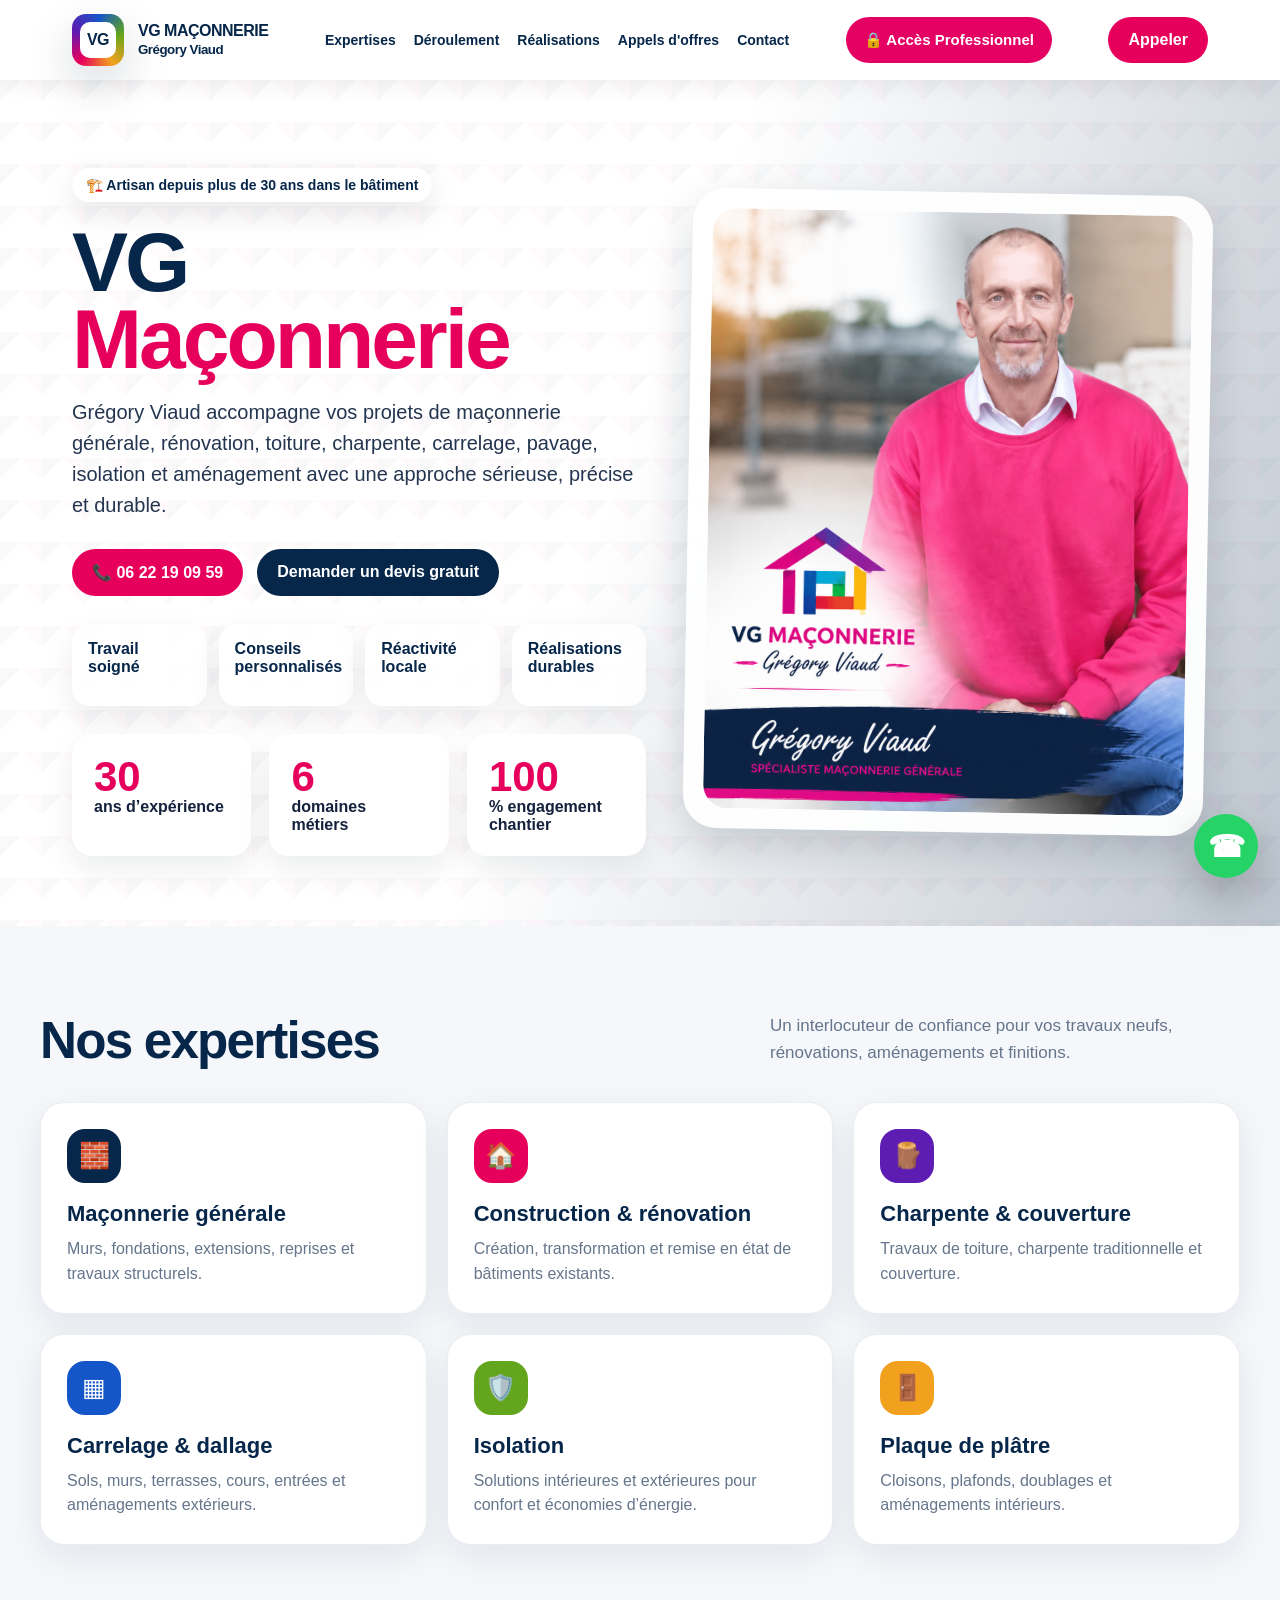
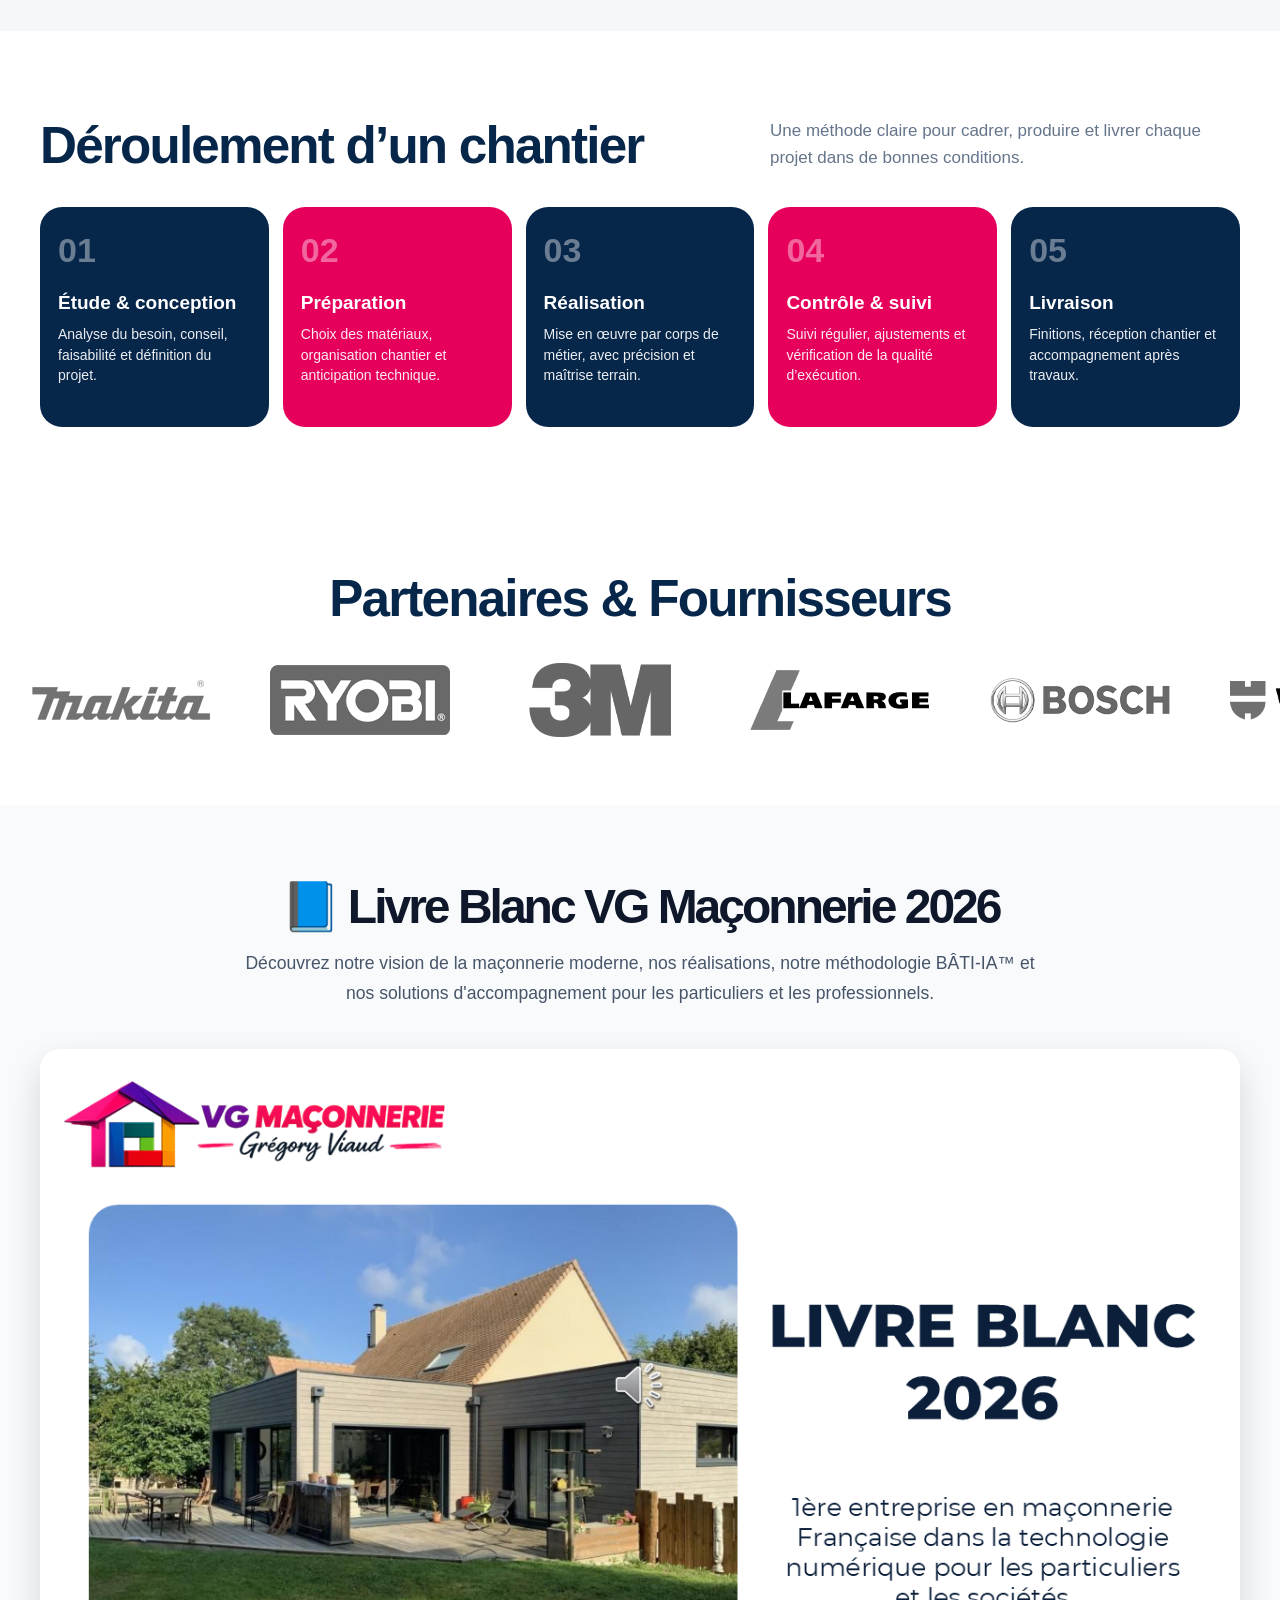
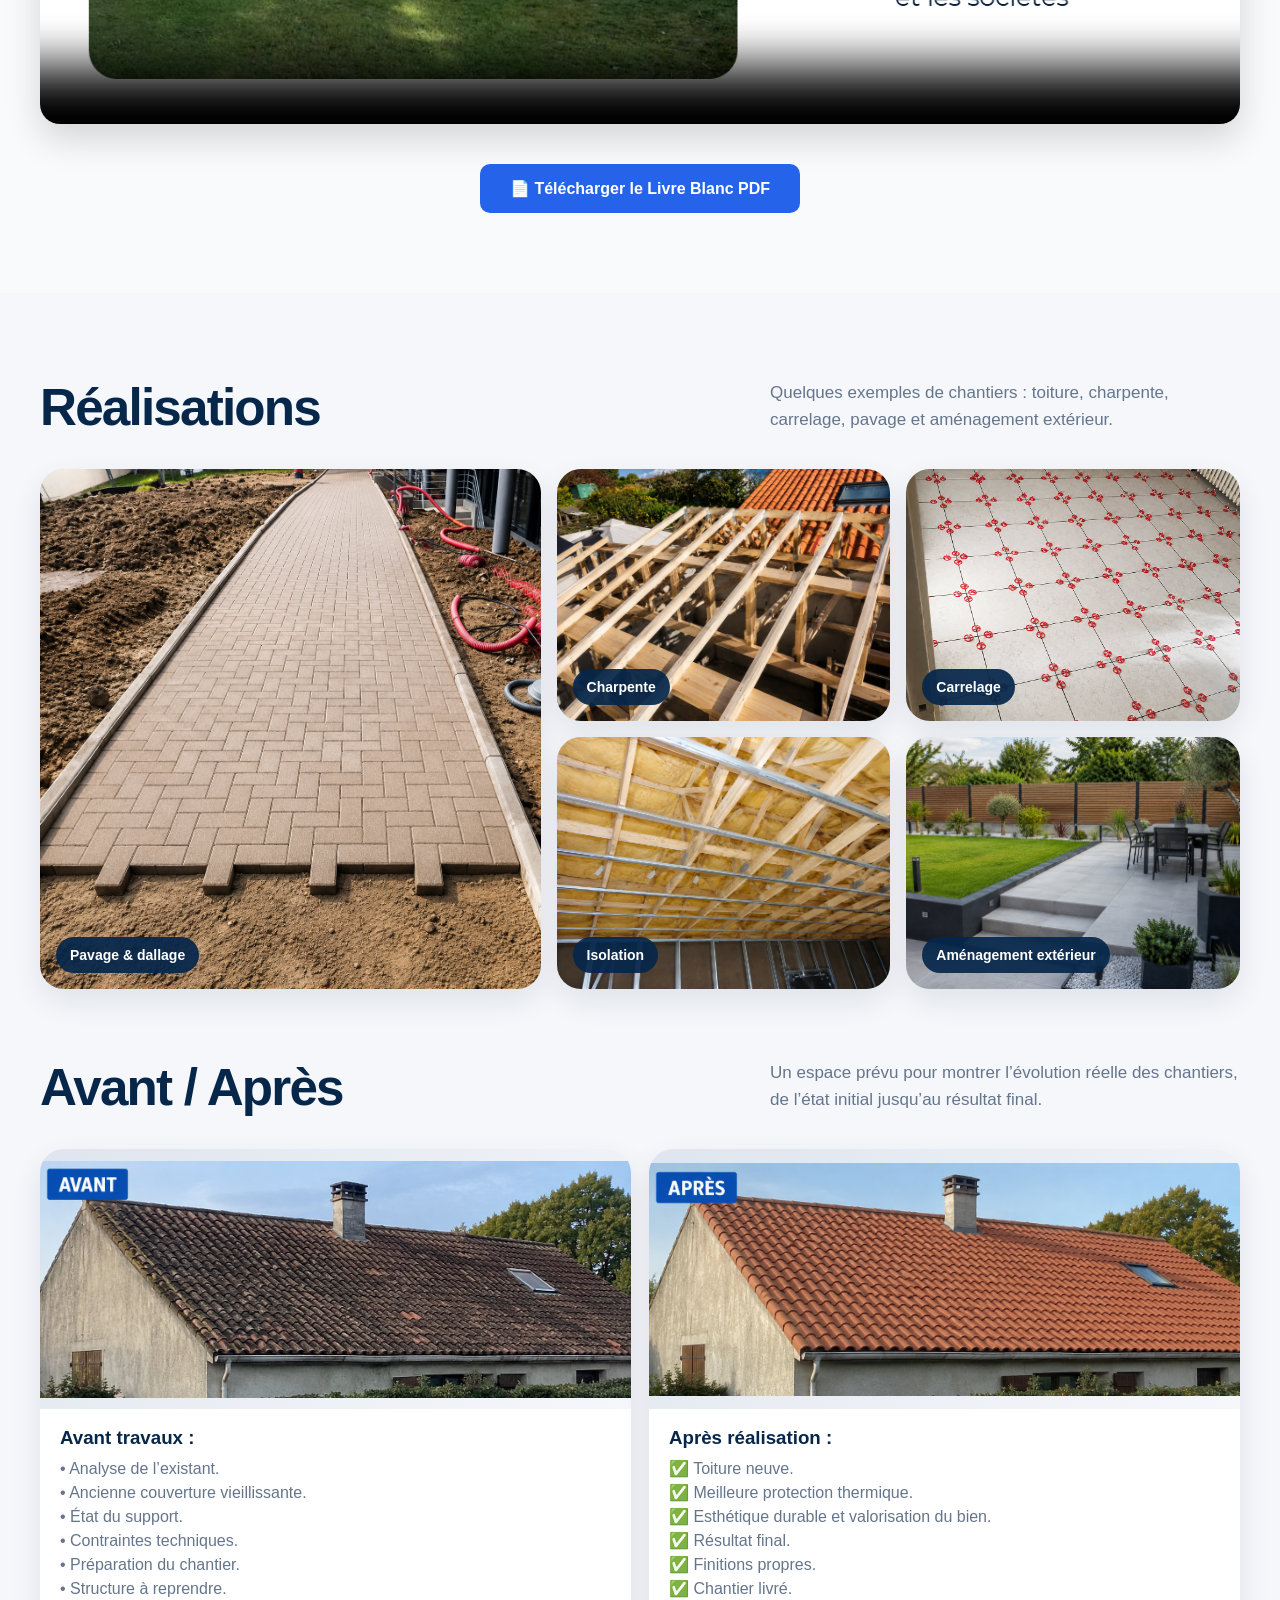
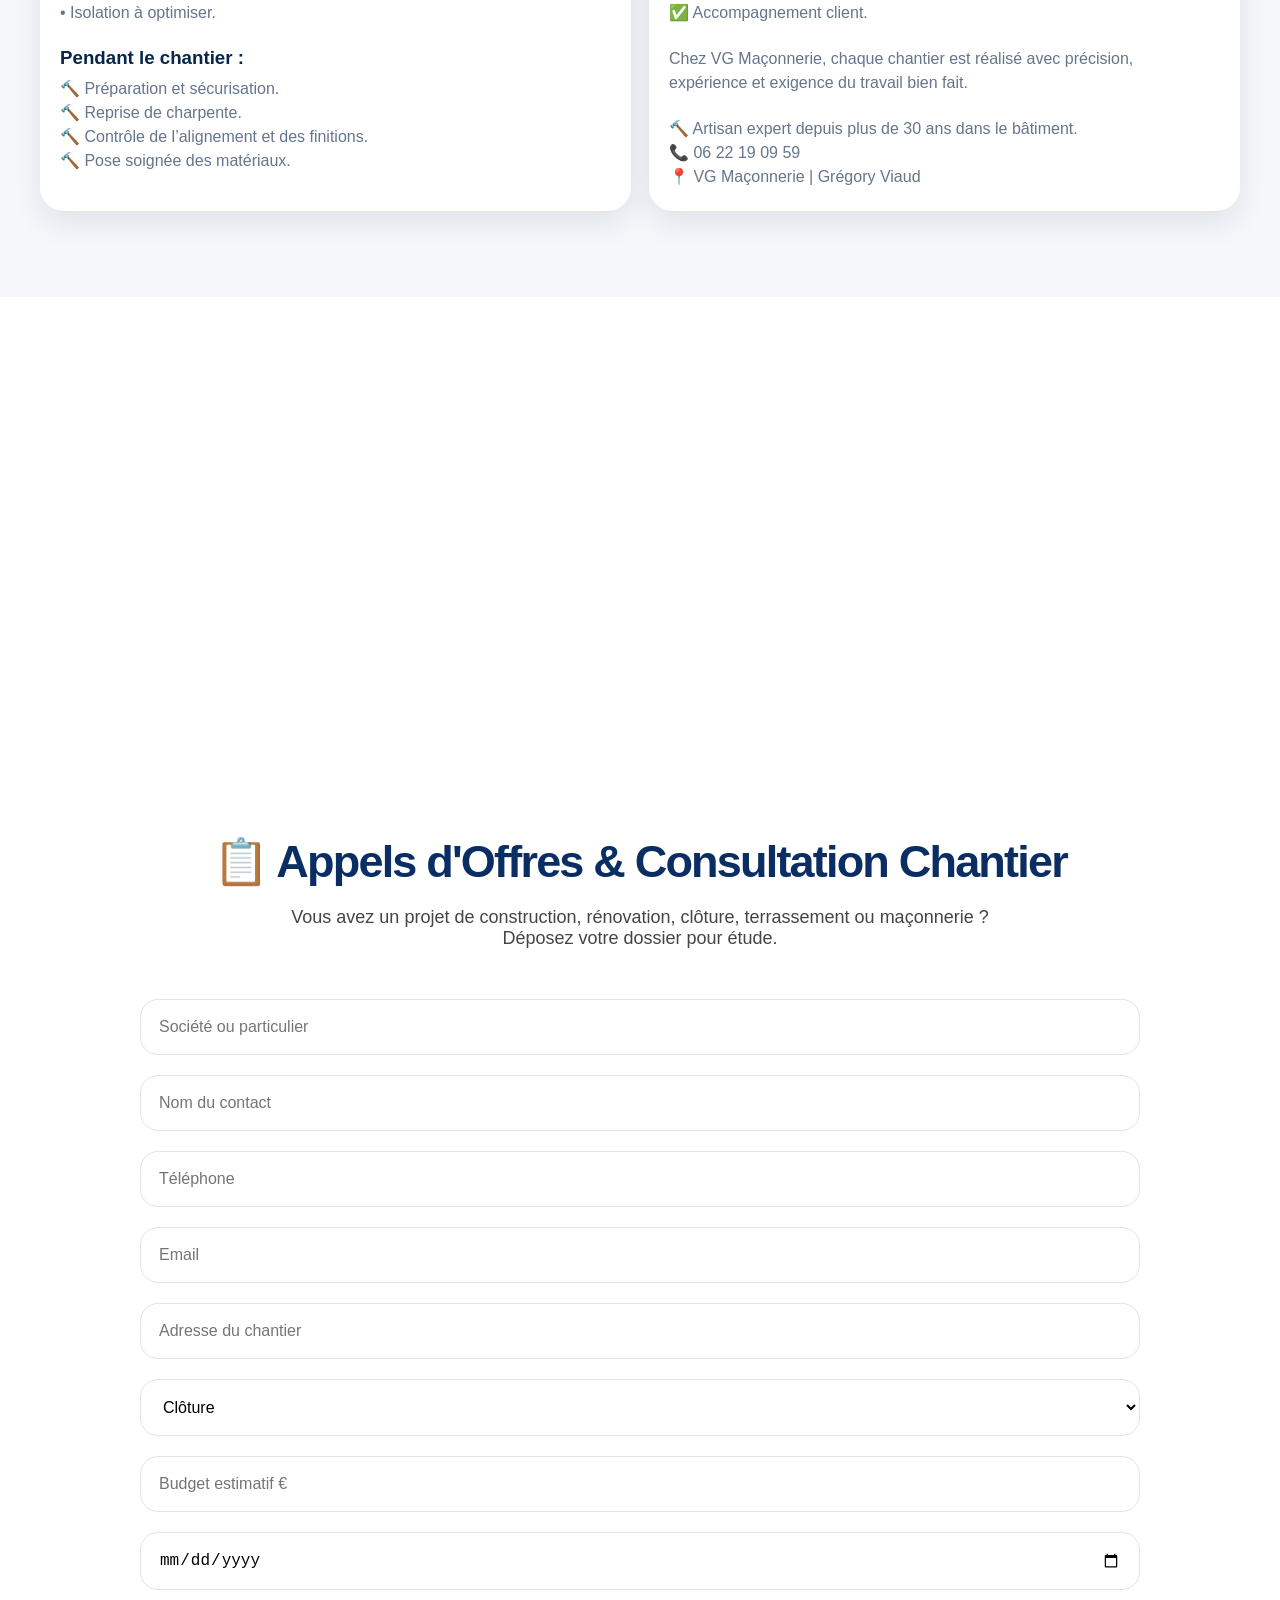
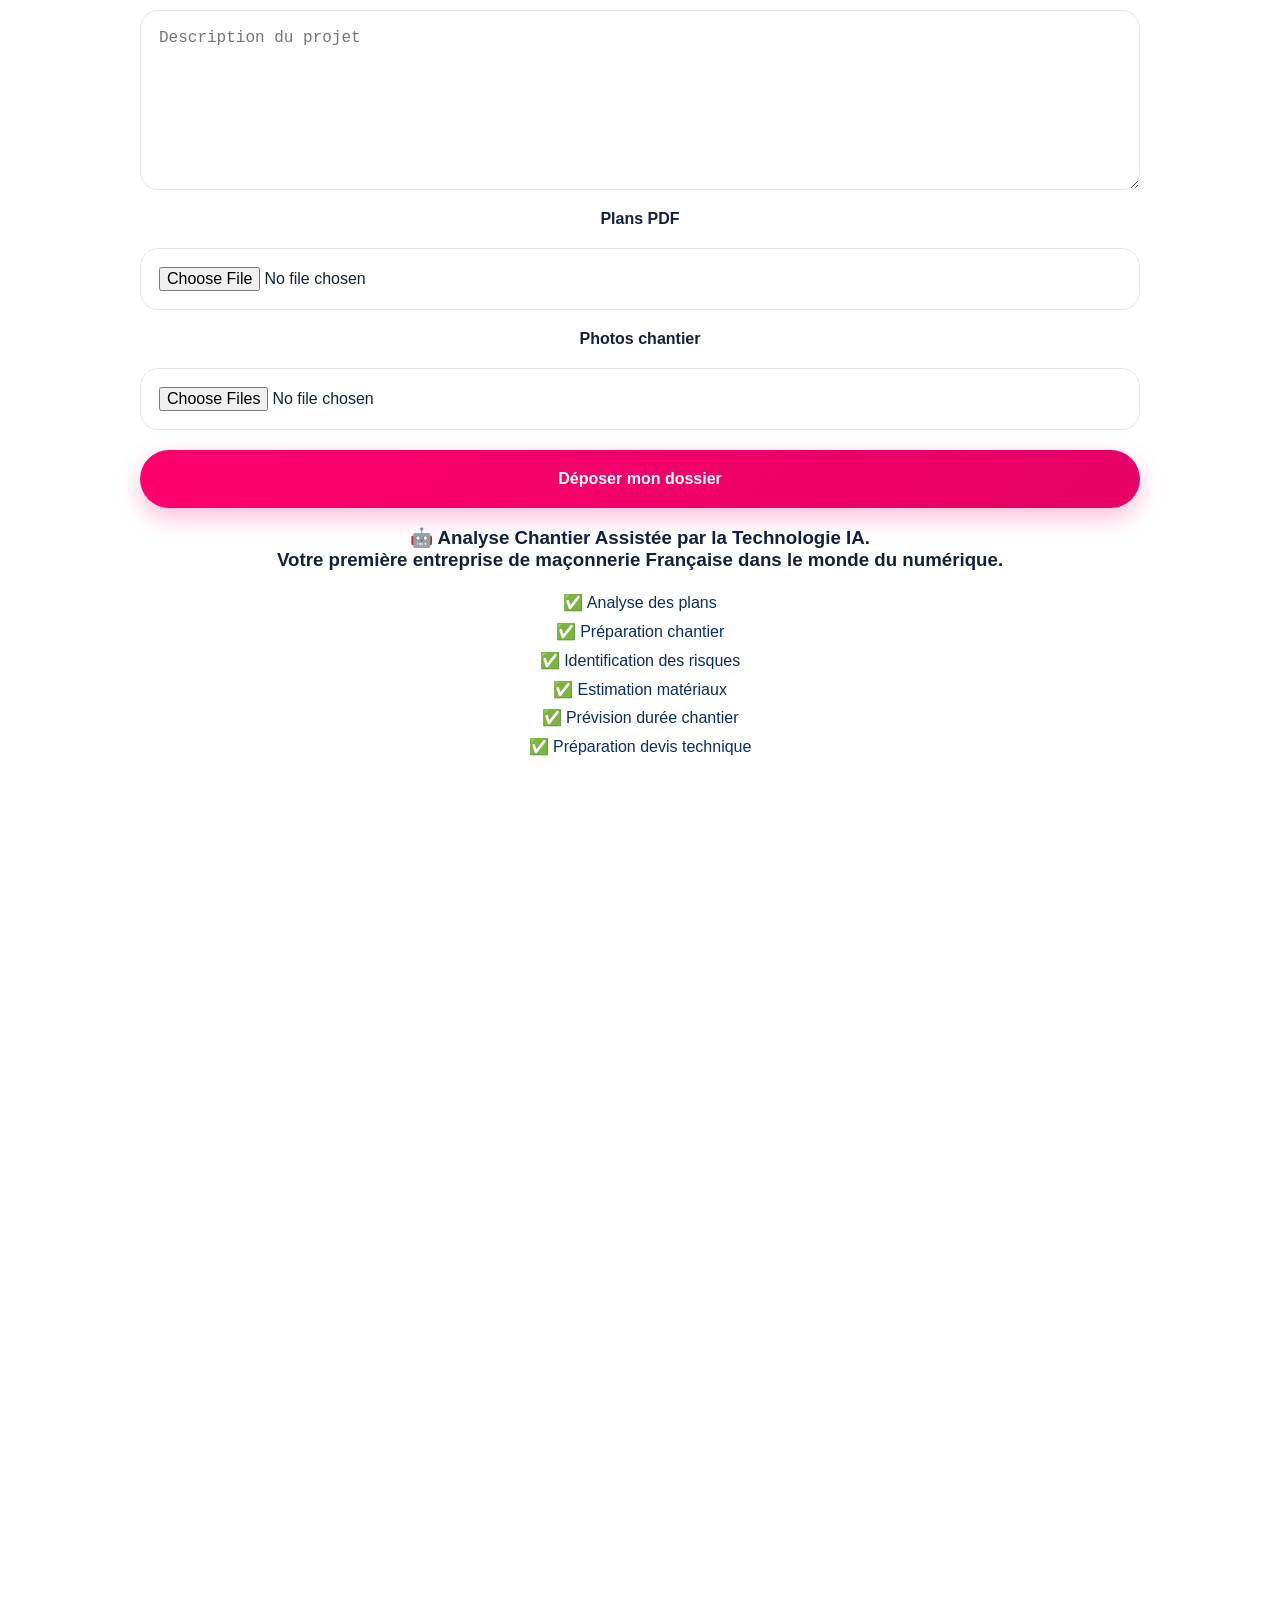
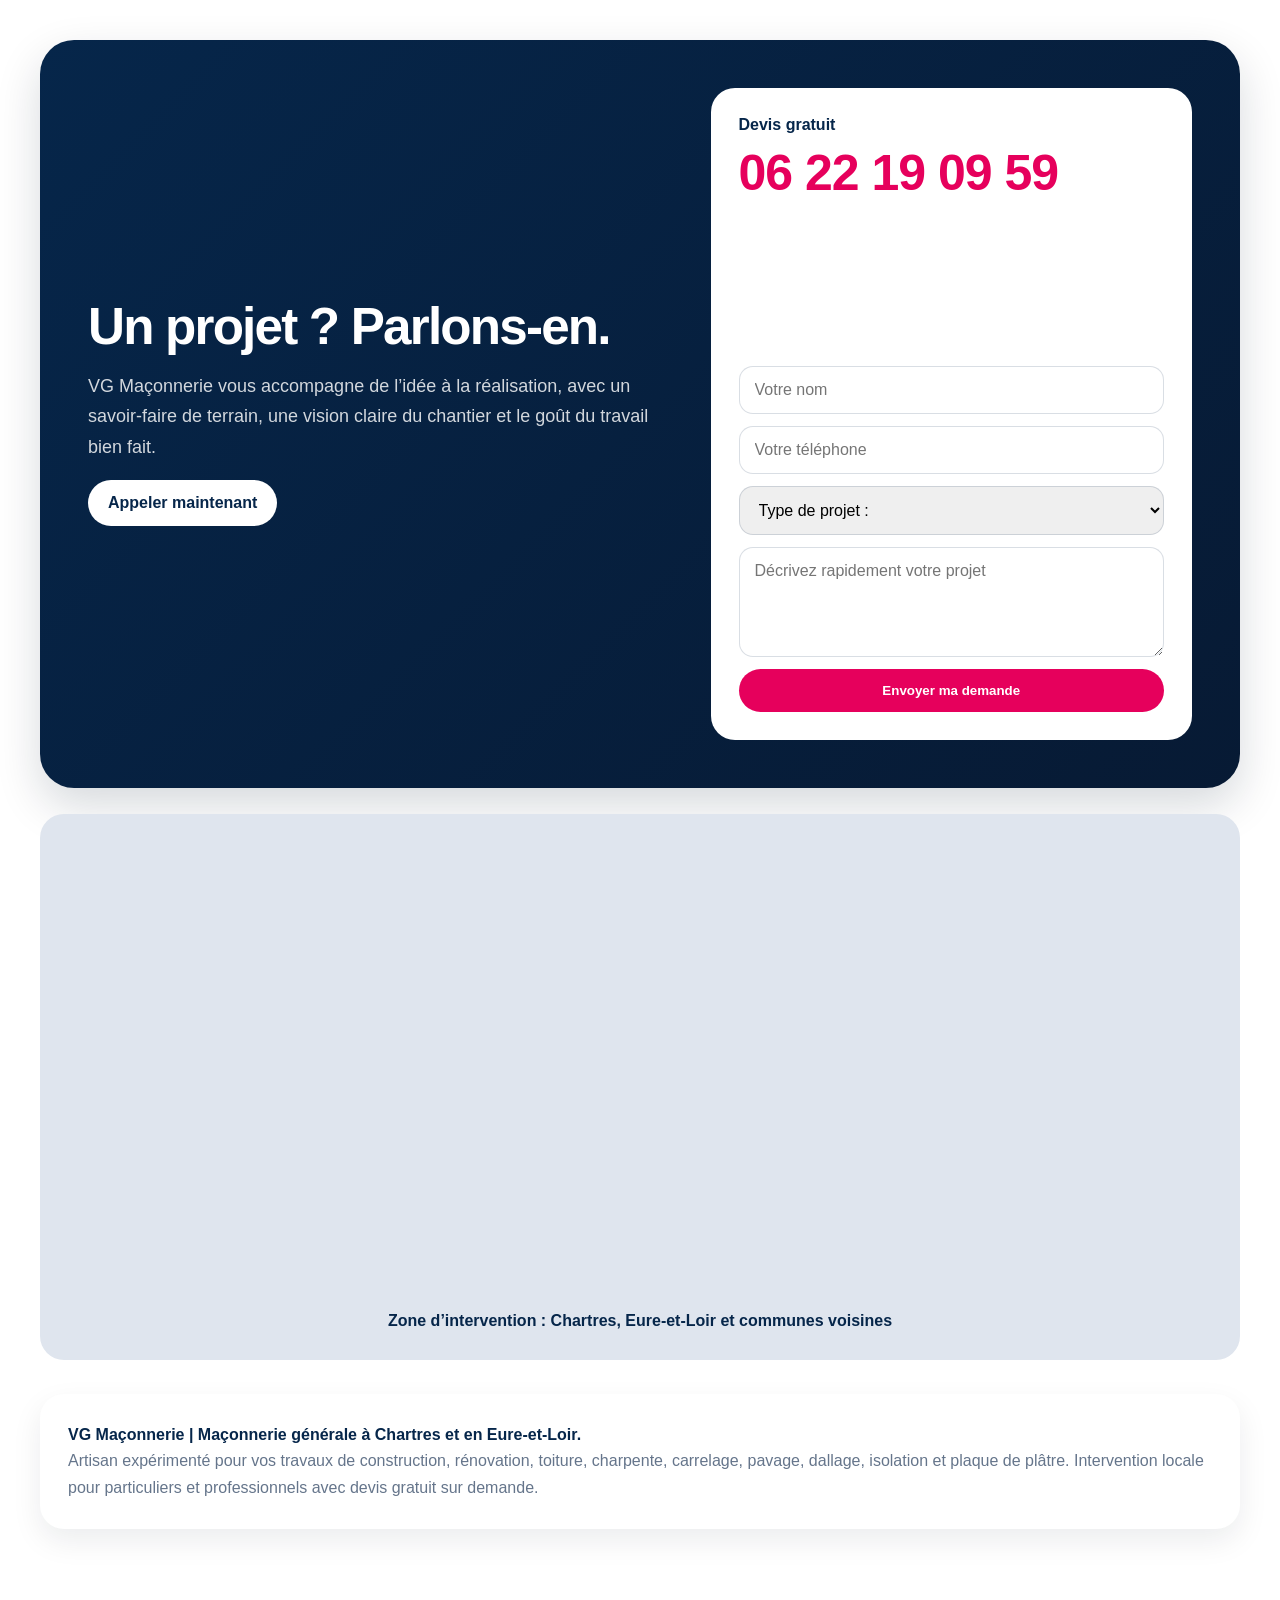
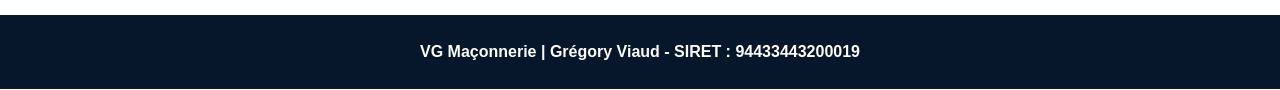
==== index.html @ a54c61c5 "Update index.html" ====
<!DOCTYPE html>
<html lang="fr">
<head>
  <meta charset="UTF-8" />
  <meta name="viewport" content="width=device-width, initial-scale=1.0" />
  <meta name="description" content="VG Maçonnerie - Grégory Viaud, artisan depuis plus de 30 ans dans le bâtiment. Maçonnerie générale, rénovation, toiture, charpente, carrelage, pavage, isolation et plaque de plâtre." />
  <link rel="stylesheet" href="css/main.css">
  <title>VG Maçonnerie - Grégory Viaud</title>
</head>
<body>
  <header class="topbar">
    <nav class="nav">
      <a class="brand" href="#accueil">
        <span class="brand-logo"></span>
        <span>VG MAÇONNERIE<br><small>Grégory Viaud</small></span>
      </a>
      <div class="nav-links">
        <a href="#expertises">Expertises</a>
        <a href="#deroulement">Déroulement</a>
        <a href="#realisations">Réalisations</a>
        <a href="#appel-offre">Appels d'offres</a>
        <a href="#contact">Contact</a>
      </div>
      <button class="btn-pro" onclick="ouvrirBatiIA()">🔒 Accès Professionnel</button>
      <a class="btn btn-primary" href="tel:0622190959">Appeler</a>
    </nav>
  </header>

  <main id="accueil" class="hero">
    <div class="hero-inner">
      <div>
        <div class="badge">🏗️ Artisan depuis plus de 30 ans dans le bâtiment</div>
        <h1>VG <span>Maçonnerie</span></h1>
        <p class="lead">Grégory Viaud accompagne vos projets de maçonnerie générale, rénovation, toiture, charpente, carrelage, pavage, isolation et aménagement avec une approche sérieuse, précise et durable.</p>
        <div class="hero-actions">
          <a class="btn btn-primary" href="tel:0622190959">📞 06 22 19 09 59</a>
          <a class="btn btn-dark" href="#contact">Demander un devis gratuit</a>
        </div>
        <div class="trust-row">
          <div class="trust-card">Travail soigné</div>
          <div class="trust-card">Conseils personnalisés</div>
          <div class="trust-card">Réactivité locale</div>
          <div class="trust-card">Réalisations durables</div>
        </div>
        <div class="counter-row reveal">
          <div class="counter-card"><span class="counter-number" data-target="30">0</span><strong>ans d’expérience</strong></div>
          <div class="counter-card"><span class="counter-number" data-target="6">0</span><strong>domaines métiers</strong></div>
          <div class="counter-card"><span class="counter-number" data-target="100">0</span><strong>% engagement chantier</strong></div>
        </div>
      </div>
      <div class="hero-card">
        <img src="./img/image_100.png" alt="Réalisation toiture VG Maçonnerie" />
      </div>
    </div>
  </main>

  <section id="expertises" class="section alt">
    <div class="container">
      <div class="section-title">
        <h2>Nos expertises</h2>
        <p>Un interlocuteur de confiance pour vos travaux neufs, rénovations, aménagements et finitions.</p>
      </div>
      <div class="services-grid">
        <article class="service-card"><div class="icon">🧱</div><h3>Maçonnerie générale</h3><p>Murs, fondations, extensions, reprises et travaux structurels.</p></article>
        <article class="service-card"><div class="icon">🏠</div><h3>Construction & rénovation</h3><p>Création, transformation et remise en état de bâtiments existants.</p></article>
        <article class="service-card"><div class="icon">🪵</div><h3>Charpente & couverture</h3><p>Travaux de toiture, charpente traditionnelle et couverture.</p></article>
        <article class="service-card"><div class="icon">▦</div><h3>Carrelage & dallage</h3><p>Sols, murs, terrasses, cours, entrées et aménagements extérieurs.</p></article>
        <article class="service-card"><div class="icon">🛡️</div><h3>Isolation</h3><p>Solutions intérieures et extérieures pour confort et économies d’énergie.</p></article>
        <article class="service-card"><div class="icon">🚪</div><h3>Plaque de plâtre</h3><p>Cloisons, plafonds, doublages et aménagements intérieurs.</p></article>
      </div>
    </div>
  </section>

  <section id="deroulement" class="section">
    <div class="container">
      <div class="section-title">
        <h2>Déroulement d’un chantier</h2>
        <p>Une méthode claire pour cadrer, produire et livrer chaque projet dans de bonnes conditions.</p>
      </div>
      <div class="process">
        <div class="step"><strong>01</strong><h3>Étude & conception</h3><p>Analyse du besoin, conseil, faisabilité et définition du projet.</p></div>
        <div class="step"><strong>02</strong><h3>Préparation</h3><p>Choix des matériaux, organisation chantier et anticipation technique.</p></div>
        <div class="step"><strong>03</strong><h3>Réalisation</h3><p>Mise en œuvre par corps de métier, avec précision et maîtrise terrain.</p></div>
        <div class="step"><strong>04</strong><h3>Contrôle & suivi</h3><p>Suivi régulier, ajustements et vérification de la qualité d’exécution.</p></div>
        <div class="step"><strong>05</strong><h3>Livraison</h3><p>Finitions, réception chantier et accompagnement après travaux.</p></div>
      </div>
    </div>
  </section>

  <section class="partenaires">
    <h2>Partenaires & Fournisseurs</h2>

    <div class="slider">
        <div class="slide-track">

            <img src="./img/f-01.png">
            <img src="./img/f-02.png">
            <img src="./img/f-03.png">
            <img src="./img/f-04.png">
            <img src="./img/f-05.png">
            <img src="./img/f-06.png">

            <!-- duplication pour boucle infinie -->

            <img src="./img/f-07.png">
            <img src="./img/f-08.png">
            <img src="./img/f-09.png">
            <img src="./img/f-10.png">
            <img src="./img/f-11.png">
            <img src="./img/f-12.png">

        </div>
    </div>
</section>

<section class="livre-blanc">

    <div class="container">

        <h1>📘 Livre Blanc VG Maçonnerie 2026</h1>

        <p class="intro">
            Découvrez notre vision de la maçonnerie moderne, nos réalisations,
            notre méthodologie BÂTI-IA™ et nos solutions d'accompagnement
            pour les particuliers et les professionnels.
        </p>

        <div class="video-container">
            <video controls preload="metadata" poster="./img/couverture-livre-blanc.png" alt="Livre blanc VG Maçonnerie">
                <source src="./img/LIVRE-BLANC-2026.mp4" type="video/mp4">
                Votre navigateur ne supporte pas la lecture vidéo.
            </video>
        </div>

        <div class="actions">

            <a href="./doc/LIVRE-BLANC-VG-2026.pdf"
               class="btn-pdf"
               target="_blank">
               📄 Télécharger le Livre Blanc PDF
            </a>

        </div>

    </div>

</section>

  <section id="realisations" class="section alt reveal">
    <div class="container">
      <div class="section-title">
        <h2>Réalisations</h2>
        <p>Quelques exemples de chantiers : toiture, charpente, carrelage, pavage et aménagement extérieur.</p>
      </div>
      <div class="portfolio">
        <div class="work big"><img src="./img/image_101.png" alt="Pavage et dallage" /><span>Pavage & dallage</span></div>
        <div class="work"><img src="./img/image_102.png" alt="Charpente" /><span>Charpente</span></div>
        <div class="work"><img src="./img/image_103.png" alt="Carrelage" /><span>Carrelage</span></div>
        <div class="work"><img src="./img/image_104.png" alt="Isolation et plafond" /><span>Isolation</span></div>
        <div class="work"><img src="./img/image_105.png" alt="Aménagement extérieur" /><span>Aménagement extérieur</span></div>
      </div>

      <div class="section-title" style="margin-top:70px;">
        <h2>Avant / Après</h2>
        <p>Un espace prévu pour montrer l’évolution réelle des chantiers, de l’état initial jusqu’au résultat final.</p>
      </div>
      <div class="before-after">
        <article class="ba-card">
          <div class="placeholder"><img src="./img/image_106.png" alt="Charpente" /></div>
          <h3>Avant travaux :</h3>
          <p>• Analyse de l’existant.<br>
             • Ancienne couverture vieillissante.<br>
             • État du support.<br>
             • Contraintes techniques.<br>
             • Préparation du chantier.<br>
             • Structure à reprendre.<br>
             • Isolation à optimiser.</p>

         <h3>Pendant le chantier :</h3>
          <p>🔨 Préparation et sécurisation.<br>
             🔨 Reprise de charpente.<br>
             🔨 Contrôle de l’alignement et des finitions.<br>
             🔨 Pose soignée des matériaux.</p>
        </article>
        <article class="ba-card">
          <div class="placeholder"><img src="./img/image_107.png" alt="Charpente" /></div>
          <h3>Après réalisation :</h3>
          <p>✅ Toiture neuve.<br>
             ✅ Meilleure protection thermique.<br>
             ✅ Esthétique durable et valorisation du bien.<br>
             ✅ Résultat final.<br>
             ✅ Finitions propres.<br>
             ✅ Chantier livré.<br>
             ✅ Accompagnement client.</p>


          <p>Chez VG Maçonnerie, chaque chantier est réalisé avec précision,<br>
            expérience et exigence du travail bien fait.</p>

          <p>🔨 Artisan expert depuis plus de 30 ans dans le bâtiment.<br>
             📞 06 22 19 09 59<br>
             📍 VG Maçonnerie | Grégory Viaud</p>
        </article>
      </div>
    </div>
  </section>

  <section id="avis" class="section reveal">
    <div class="container">
      <div class="section-title">
        <h2>Avis clients</h2>
        <p>Zone prévue pour intégrer les vrais avis Google ou les retours clients validés par Grégory.</p>
      </div>
      <div class="reviews-grid">
        <article class="review-card"><div class="stars">★★★★★</div><p>Travail sérieux, chantier propre et résultat conforme aux attentes.</p><strong>Client rénovation</strong></article>
        <article class="review-card"><div class="stars">★★★★★</div><p>Bon conseil, réalisation soignée et accompagnement clair du début à la fin.</p><strong>Client toiture</strong></article>
        <article class="review-card"><div class="stars">★★★★★</div><p>Artisan réactif, précis et disponible pour expliquer les étapes du chantier.</p><strong>Client aménagement</strong></article>
      </div>
    </div>
  </section>

<section id="appel-offre" class="appel-offre">

<h2>📋 Appels d'Offres & Consultation Chantier</h2>

<p>
Vous avez un projet de construction, rénovation, clôture, terrassement ou maçonnerie ?<br>
Déposez votre dossier pour étude.
</p>

<form action="https://formsubmit.co/vg-maconnerie@outlook.com" method="POST" enctype="multipart/form-data">
<input type="text" name="societe" placeholder="Société ou particulier" required>
<input type="text" name="contact" placeholder="Nom du contact" required>
<input type="tel" name="telephone" placeholder="Téléphone">
<input type="email" name="email" placeholder="Email" required>
<input type="text" name="adresse" placeholder="Adresse du chantier">

<select name="chantier">
    <option>Clôture</option>
    <option>Dallage</option>
    <option>Terrassement</option>
    <option>Maçonnerie générale</option>
    <option>Extension</option>
    <option>Mur de soutènement</option>
    <option>Rénovation</option>
</select>

<input type="number" name="budget" placeholder="Budget estimatif €">

<input type="date" name="date">

<textarea name="description"
placeholder="Description du projet"></textarea>

<label><strong>Plans PDF</strong></label>
<input type="file" name="plans">

<label><strong>Photos chantier</strong></label>
<input type="file" name="photos" multiple>

<button type="submit">
Déposer mon dossier
</button>

</form>

<div class="batiia-info">

<h3>🤖 Analyse Chantier Assistée par la Technologie IA.<br>Votre première entreprise de maçonnerie Française dans le monde du numérique.</h3>

<div class="batiia-liste">

✅ Analyse des plans<br>
✅ Préparation chantier<br>
✅ Identification des risques<br>
✅ Estimation matériaux<br>
✅ Prévision durée chantier<br>
✅ Préparation devis technique

</div>

</div>
</section>

<section id="publications" class="section alt reveal">
    <div class="container">
      <div class="portfolio">
        <div class="work big"><img src="./img/img_pub_100.png" alt="VG Maçonnerie | Grégory Viaud" /></div>
        <div class="work big"><img src="./img/img_pub_101.png" alt="VG Maçonnerie | Grégory Viaud" /></div>
        <div class="work big"><img src="./img/img_pub_102.png" alt="VG Maçonnerie | Grégory Viaud" /></div>
      </div>

    </div>
  </section>

<section id="contact" class="section">
    <div class="container">
      <div class="quote">
        <div>
          <h2>Un projet ? Parlons-en.</h2>
          <p>VG Maçonnerie vous accompagne de l’idée à la réalisation, avec un savoir-faire de terrain, une vision claire du chantier et le goût du travail bien fait.</p>
          <a class="btn btn-light" href="tel:0622190959">Appeler maintenant</a>
        </div>
        <div class="contact-box">
          <strong>Devis gratuit</strong>
          <div class="phone">06 22 19 09 59</div>
          <p><strong>Facebook :</strong> Grégory Viaud</p>
          <p><strong>SIRET :</strong> 94433443200019</p>
          <p><strong>Activité :</strong> Maçonnerie générale, neuf & rénovation</p>
          <form class="contact-form" action="https://formsubmit.co/vg-maconnerie@outlook.com" method="POST">
            <input type="text" name="nom" placeholder="Votre nom" required>
            <input type="tel" name="telephone" placeholder="Votre téléphone" required>
            <select name="type-projet">
              <option>Type de projet :</option>
              <option>Maçonnerie générale</option>
              <option>Toiture / Charpente</option>
              <option>Carrelage / Dallage</option>
              <option>Peinture / Ravalement</option>
              <option>Isolation / Plaque de plâtre</option>
              <option>Rénovation complète</option>
              <option>Aménagement Extérieur</option>
            </select>
            <textarea name="message" placeholder="Décrivez rapidement votre projet"></textarea>
            <button class="btn btn-primary" type="submit">Envoyer ma demande</button>
          </form>
        </div>
      </div>

      <div class="map-box">
        <iframe src="https://www.google.com/maps/embed?pb=!1m18!1m12!1m3!1d260816.94990016893!2d1.3794115947212267!3d48.52398461824753!2m3!1f0!2f0!3f0!3m2!1i1024!2i768!4f13.1!3m3!1m2!1s0x47e40c4424f1e18b%3A0x7863884853c7ed29!2s28000%20Chartres!5e0!3m2!1sfr!2sfr!4v1779756523176!5m2!1sfr!2sfr" width="1100" height="450" style="border:0;" allowfullscreen="" loading="lazy" referrerpolicy="no-referrer-when-downgrade"></iframe><br>
        Zone d’intervention : Chartres, Eure-et-Loir et communes voisines
      </div>

      <div class="seo-local">
        <strong>VG Maçonnerie | Maçonnerie générale à Chartres et en Eure-et-Loir.</strong><br>
        Artisan expérimenté pour vos travaux de construction, rénovation, toiture, charpente, carrelage, pavage, dallage, isolation et plaque de plâtre. Intervention locale pour particuliers et professionnels avec devis gratuit sur demande.
      </div>
    </div>
  </section>

  <footer>
    VG Maçonnerie | Grégory Viaud - SIRET : 94433443200019
  </footer>

  <a class="float-whatsapp" href="https://wa.me/33622190959" target="_blank" aria-label="Contacter VG Maçonnerie sur WhatsApp">☎</a>

  <script>
function ouvrirBatiIA(){

  const mdp = prompt("Mot de passe BATI-IA");

  if(mdp === "Greg2026!"){

     window.location.href =
     "https://vg-maconnerie.github.io/bati-ia/";

  } else {

     alert("Accès refusé");

  }
}
</script>

  <script>
    const observer = new IntersectionObserver((entries) => {
      entries.forEach(entry => {
        if (entry.isIntersecting) entry.target.classList.add('visible');
      });
    }, { threshold: 0.15 });

    document.querySelectorAll('.reveal').forEach(el => observer.observe(el));

    const counters = document.querySelectorAll('.counter-number');
    let countersStarted = false;

    function animateCounters() {
      if (countersStarted) return;
      countersStarted = true;
      counters.forEach(counter => {
        const target = Number(counter.dataset.target);
        let value = 0;
        const step = Math.max(1, Math.ceil(target / 45));
        const timer = setInterval(() => {
          value += step;
          if (value >= target) {
            counter.textContent = target;
            clearInterval(timer);
          } else {
            counter.textContent = value;
          }
        }, 30);
      });
    }

    const counterSection = document.querySelector('.counter-row');
    const counterObserver = new IntersectionObserver((entries) => {
      entries.forEach(entry => {
        if (entry.isIntersecting) animateCounters();
      });
    }, { threshold: 0.4 });

    if (counterSection) counterObserver.observe(counterSection);
  </script>
</body>
</html>
---- css/main.css ----
:root {
      --pink: #e6005c;
      --navy: #06264a;
      --blue: #1455c8;
      --purple: #5d1cb2;
      --orange: #f2a11f;
      --green: #63a51c;
      --light: #f5f7fb;
      --dark: #06172b;
      --text: #14213d;
      --muted: #65758b;
      --white: #ffffff;
      --shadow: 0 18px 45px rgba(6, 23, 43, .16);
      --radius: 24px;
    }

    * { box-sizing: border-box; }
    html { scroll-behavior: smooth; }
    body {
      margin: 0;
      font-family: Arial, Helvetica, sans-serif;
      color: var(--text);
      background: #ffffff;
    }

    a { color: inherit; text-decoration: none; }
    img { max-width: 100%; display: block; }

    .topbar {
      position: sticky;
      top: 0;
      z-index: 50;
      background: rgba(255,255,255,.92);
      backdrop-filter: blur(14px);
      box-shadow: 0 4px 25px rgba(0,0,0,.06);
    }

    .nav {
      max-width: 1180px;
      margin: auto;
      padding: 14px 22px;
      display: flex;
      justify-content: space-between;
      align-items: center;
      gap: 20px;
    }

    .brand {
      display: flex;
      align-items: center;
      gap: 14px;
      font-weight: 900;
      color: var(--navy);
      letter-spacing: -.5px;
    }

    .brand-logo {
      width: 52px;
      height: 52px;
      border-radius: 14px;
      background: conic-gradient(from 220deg, var(--pink), var(--purple), var(--blue), var(--green), var(--orange), var(--pink));
      position: relative;
      box-shadow: var(--shadow);
    }

    .brand-logo::after {
      content: "VG";
      position: absolute;
      inset: 8px;
      background: white;
      color: var(--navy);
      border-radius: 10px;
      display: grid;
      place-items: center;
      font-weight: 900;
    }

    .nav-links {
      display: flex;
      gap: 18px;
      font-size: 14px;
      font-weight: 700;
      color: var(--navy);
    }

    .btn {
      display: inline-flex;
      align-items: center;
      justify-content: center;
      gap: 10px;
      border: none;
      padding: 14px 20px;
      border-radius: 999px;
      font-weight: 900;
      cursor: pointer;
      transition: transform .2s ease, box-shadow .2s ease;
    }

    .btn:hover { transform: translateY(-2px); box-shadow: var(--shadow); }
    .btn-primary { background: var(--pink); color: white; }
    .btn-dark { background: var(--navy); color: white; }
    .btn-light { background: white; color: var(--navy); }

    .hero {
      min-height: 88vh;
      background:
        linear-gradient(110deg, rgba(255,255,255,.98) 0%, rgba(255,255,255,.92) 48%, rgba(6,38,74,.26) 100%),
        url('IMG-20260524-W0A0003.jpg') center/cover;
      position: relative;
      overflow: hidden;
    }

    .hero::before {
      content: "";
      position: absolute;
      inset: 0;
      background-image: linear-gradient(135deg, rgba(6,38,74,.08) 25%, transparent 25%), linear-gradient(225deg, rgba(230,0,92,.07) 25%, transparent 25%);
      background-size: 42px 42px;
      opacity: .32;
    }

    .hero-inner {
      position: relative;
      max-width: 1180px;
      margin: auto;
      padding: 88px 22px 70px;
      display: grid;
      grid-template-columns: 1.05fr .95fr;
      gap: 42px;
      align-items: center;
    }

    .badge {
      display: inline-flex;
      gap: 8px;
      align-items: center;
      color: var(--navy);
      background: white;
      padding: 9px 14px;
      border-radius: 999px;
      font-size: 14px;
      font-weight: 900;
      box-shadow: 0 10px 30px rgba(6,23,43,.10);
      margin-bottom: 22px;
    }

    h1 {
      font-size: clamp(46px, 7vw, 84px);
      line-height: .92;
      margin: 0 0 18px;
      letter-spacing: -3px;
      color: var(--navy);
    }

    h1 span { color: var(--pink); display: block; }

    .lead {
      max-width: 680px;
      font-size: 20px;
      line-height: 1.55;
      color: #24354f;
      margin: 0 0 28px;
    }

    .hero-actions { display: flex; flex-wrap: wrap; gap: 14px; margin-bottom: 28px; }

    .trust-row {
      display: grid;
      grid-template-columns: repeat(4, minmax(0, 1fr));
      gap: 12px;
      max-width: 670px;
    }

    .trust-card {
      background: rgba(255,255,255,.92);
      padding: 16px;
      border-radius: 18px;
      box-shadow: 0 12px 30px rgba(6,23,43,.08);
      font-weight: 800;
      color: var(--navy);
      min-height: 82px;
    }

    .hero-card {
      background: rgba(255,255,255,.95);
      border-radius: 34px;
      padding: 20px;
      box-shadow: var(--shadow);
      transform: rotate(1deg);
    }

    .hero-card img {
      border-radius: 24px;
      aspect-ratio: 4/5;
      object-fit: cover;
    }

    .section {
      padding: 86px 22px;
    }

    .section.alt { background: var(--light); }

    .container { max-width: 1180px; margin: auto; }

    .section-title {
      display: flex;
      align-items: end;
      justify-content: space-between;
      gap: 28px;
      margin-bottom: 36px;
    }

    h2 {
      margin: 0;
      color: var(--navy);
      font-size: clamp(32px, 4vw, 54px);
      letter-spacing: -1.8px;
      line-height: 1;
    }

    .section-title p {
      max-width: 470px;
      color: var(--muted);
      line-height: 1.6;
      margin: 0;
      font-size: 17px;
    }

    .services-grid {
      display: grid;
      grid-template-columns: repeat(3, 1fr);
      gap: 20px;
    }

    .service-card {
      background: white;
      border-radius: var(--radius);
      padding: 26px;
      box-shadow: 0 12px 35px rgba(6,23,43,.08);
      min-height: 210px;
      border: 1px solid rgba(6,38,74,.08);
    }

    .icon {
      width: 54px;
      height: 54px;
      border-radius: 18px;
      background: var(--navy);
      color: white;
      display: grid;
      place-items: center;
      font-size: 25px;
      margin-bottom: 18px;
    }

    .service-card:nth-child(2) .icon { background: var(--pink); }
    .service-card:nth-child(3) .icon { background: var(--purple); }
    .service-card:nth-child(4) .icon { background: var(--blue); }
    .service-card:nth-child(5) .icon { background: var(--green); }
    .service-card:nth-child(6) .icon { background: var(--orange); }

    .service-card h3 { margin: 0 0 10px; color: var(--navy); font-size: 22px; }
    .service-card p { margin: 0; color: var(--muted); line-height: 1.55; }

    .process {
      display: grid;
      grid-template-columns: repeat(5, 1fr);
      gap: 14px;
    }

    .step {
      background: var(--navy);
      color: white;
      padding: 24px 18px;
      border-radius: 22px;
      min-height: 220px;
      position: relative;
      overflow: hidden;
    }

    .step:nth-child(even) { background: var(--pink); }
    .step strong { font-size: 34px; opacity: .4; }
    .step h3 { margin: 22px 0 10px; font-size: 19px; }
    .step p { margin: 0; line-height: 1.45; font-size: 14px; opacity: .92; }

    .portfolio {
      display: grid;
      grid-template-columns: 1.2fr .8fr .8fr;
      gap: 16px;
    }

    .work {
      position: relative;
      border-radius: var(--radius);
      overflow: hidden;
      min-height: 250px;
      background: #ddd;
      box-shadow: 0 12px 30px rgba(6,23,43,.09);
    }

    .work.big { grid-row: span 2; min-height: 520px; }
    .work img { width: 100%; height: 100%; object-fit: cover; position: absolute; inset: 0; }
    .work span {
      position: absolute;
      left: 16px;
      bottom: 16px;
      background: rgba(6,38,74,.92);
      color: white;
      padding: 10px 14px;
      border-radius: 999px;
      font-weight: 900;
      font-size: 14px;
    }

    .quote {
      background: linear-gradient(135deg, var(--navy), #071a34);
      color: white;
      border-radius: 34px;
      padding: 48px;
      display: grid;
      grid-template-columns: 1.1fr .9fr;
      gap: 34px;
      align-items: center;
      box-shadow: var(--shadow);
    }

    .quote h2 { color: white; }
    .quote p { color: rgba(255,255,255,.82); line-height: 1.7; font-size: 18px; }

    .contact-box {
      background: white;
      color: var(--navy);
      padding: 28px;
      border-radius: 24px;
    }

    .phone {
      font-size: clamp(32px, 5vw, 50px);
      font-weight: 900;
      color: var(--pink);
      letter-spacing: -1px;
      margin: 10px 0 18px;
    }

    footer {
      background: var(--dark);
      color: white;
      padding: 28px 22px;
      text-align: center;
      font-weight: 700;
    }

    @media (max-width: 950px) {
      .hero-inner, .quote { grid-template-columns: 1fr; }
      .services-grid { grid-template-columns: repeat(2, 1fr); }
      .process { grid-template-columns: 1fr 1fr; }
      .portfolio { grid-template-columns: 1fr; }
      .work.big { min-height: 360px; }
      .nav-links { display: none; }
      .trust-row { grid-template-columns: repeat(2, 1fr); }
    }

    @media (max-width: 620px) {
      .services-grid, .process, .trust-row { grid-template-columns: 1fr; }
      .section-title { align-items: start; flex-direction: column; }
      .hero-inner { padding-top: 55px; }
      .hero-card { transform: none; }
    }
  

    .float-whatsapp {
      position: fixed;
      right: 22px;
      bottom: 22px;
      width: 64px;
      height: 64px;
      border-radius: 50%;
      background: #25D366;
      color: white;
      display: grid;
      place-items: center;
      font-size: 30px;
      font-weight: 900;
      box-shadow: 0 18px 45px rgba(0,0,0,.25);
      z-index: 80;
      transition: transform .2s ease;
    }

    .float-whatsapp:hover { transform: scale(1.08); }

    .reveal {
      opacity: 0;
      transform: translateY(35px);
      transition: opacity .75s ease, transform .75s ease;
    }

    .reveal.visible {
      opacity: 1;
      transform: translateY(0);
    }

    .counter-row {
      display: grid;
      grid-template-columns: repeat(3, 1fr);
      gap: 18px;
      margin-top: 28px;
      max-width: 680px;
    }

    .counter-card {
      background: white;
      border-radius: 20px;
      padding: 22px;
      box-shadow: 0 12px 30px rgba(6,23,43,.08);
    }

    .counter-number {
      display: block;
      color: var(--pink);
      font-size: 42px;
      font-weight: 900;
      line-height: 1;
    }

    .before-after {
      display: grid;
      grid-template-columns: 1fr 1fr;
      gap: 18px;
      margin-top: 20px;
    }

    .ba-card {
      background: white;
      border-radius: 24px;
      overflow: hidden;
      box-shadow: 0 12px 30px rgba(6,23,43,.09);
    }

    .ba-card .placeholder {
      min-height: 260px;
      background: linear-gradient(135deg, #dfe5ee, #f6f7fb);
      display: grid;
      place-items: center;
      color: var(--muted);
      font-weight: 900;
    }

    .ba-card h3 { margin: 18px 20px 8px; color: var(--navy); }
    .ba-card p { margin: 0 20px 22px; color: var(--muted); line-height: 1.5; }

    .reviews-grid {
      display: grid;
      grid-template-columns: repeat(3, 1fr);
      gap: 20px;
    }

    .review-card {
      background: white;
      border-radius: 24px;
      padding: 26px;
      box-shadow: 0 12px 30px rgba(6,23,43,.08);
    }

    .stars { color: #f2a11f; font-size: 22px; letter-spacing: 2px; margin-bottom: 12px; }
    .review-card p { color: var(--muted); line-height: 1.55; }
    .review-card strong { color: var(--navy); }

    .contact-form {
      display: grid;
      gap: 12px;
      margin-top: 18px;
    }

    .contact-form input,
    .contact-form textarea,
    .contact-form select {
      width: 100%;
      border: 1px solid rgba(6,38,74,.15);
      border-radius: 14px;
      padding: 14px 15px;
      font: inherit;
      outline: none;
    }

    .contact-form textarea { min-height: 110px; resize: vertical; }

    .map-box {
      margin-top: 26px;
      border-radius: 24px;
      overflow: hidden;
      background: #dfe5ee;
      min-height: 300px;
      display: grid;
      place-items: center;
      color: var(--navy);
      font-weight: 900;
      text-align: center;
      padding: 30px;
    }

    .seo-local {
      margin-top: 34px;
      background: white;
      border-radius: 24px;
      padding: 28px;
      box-shadow: 0 12px 30px rgba(6,23,43,.08);
      color: var(--muted);
      line-height: 1.65;
    }

    .seo-local strong { color: var(--navy); }

    @media (max-width: 950px) {
      .counter-row, .reviews-grid, .before-after { grid-template-columns: 1fr; }
    }

    .btn-pro{
    background:#e50063;
    color:white;
    border:none;
    border-radius:40px;
    padding:14px 18px;
    font-weight:700;
    font-size:15px;
    cursor:pointer;
    transition:.3s;
    }

   .btn-pro:hover{
    background:#c70056;
    transform:translateY(-2px);
    }

   .partenaires{
    padding:60px 0;
    background:#fff;
    }

   .partenaires h2{
    text-align:center;
    margin-bottom:30px;
    }

   .slider{
    overflow:hidden;
    width:100%;
    position:relative;
    }

   .slide-track{
    display:flex;
    width:calc(250px * 12);
    animation:scroll 25s linear infinite;
    }

   .slide-track img{
    width:180px;
    height:90px;
    object-fit:contain;
    margin:0 30px;
    filter:grayscale(100%);
    transition:.3s;
   }

   .slide-track img:hover{
    filter:none;
    transform:scale(1.1);
   }

   @keyframes scroll{
    0%{
        transform:translateX(0);
    }
    100%{
        transform:translateX(-50%);
     }
   }


/* =========================
   APPELS D'OFFRES
========================= */
   .appel-offre{
    width:100%;
    max-width:1400px;
    margin:0 auto;
    padding:100px 30px;
    text-align:center;
  }
   .appel-offre h2{
    font-size:45px;
    font-weight:800;
    color:#0a2d63;
    margin-bottom:20px;
    line-height:1.1;
  }
  .appel-offre p{
   font-size:18px;
   color:#444;
   max-width:1000px;
   margin:0 auto 50px auto;
  }
  .appel-offre form{
   max-width:1000px;
   margin:0 auto;
   display:flex;
   flex-direction:column;
   gap:20px;
  }
  .appel-offre input,
  .appel-offre select,
  .appel-offre textarea{
   width:100%;
   padding:18px 18px;
   border:1px solid #e3e3e3;
   border-radius:18px;
   font-size:16px;
   background:#ffffff;
   transition:0.3s;
  }
 .appel-offre input:focus,
 .appel-offre select:focus,
 .appel-offre textarea:focus{
  outline:none;
  border-color:#e60067;
  box-shadow:0 0 15px rgba(230,0,103,0.15);
  }
 .appel-offre textarea{
  min-height:180px;
  resize:vertical;
  }
 .appel-offre button{
  background:linear-gradient(135deg,#ff006e,#e60067);
  color:#fff;
  border:none;
  border-radius:50px;
  padding:20px;
  font-size:16px;
  font-weight:700;
  cursor:pointer;
  transition:0.3s;
  box-shadow:0 10px 25px rgba(230,0,103,0.25);
  }
 .appel-offre button:hover{
  transform:translateY(-3px);
  box-shadow:0 15px 35px rgba(230,0,103,0.35);
  }

 @media(max-width:768px){
 .appel-offre {
  padding:60px 20px;
  }
 .appel-offre h2 {
  font-size:42px;
  }
 .appel-offre p {
  font-size:18px;
  }
 }

.batiia-liste{
 text-align:center;
 font-size:16px;
 line-height:1.8;
 color:#0a2d63;
 font-weight:500;
 }

 .livre-blanc{
    padding:80px 20px;
    background:#f8fafc;
    text-align:center;
}

.container{
    max-width:1200px;
    margin:auto;
}

.livre-blanc h1{
    font-size:3rem;
    color:#0f172a;
    margin-bottom:20px;
}

.intro{
    max-width:800px;
    margin:auto;
    font-size:1.1rem;
    line-height:1.7;
    color:#475569;
    margin-bottom:40px;
}

.video-container{
    border-radius:20px;
    overflow:hidden;
    box-shadow:0 15px 35px rgba(0,0,0,0.15);
    margin-bottom:40px;
}

.video-container video{
    width:100%;
    display:block;
}

.actions{
    display:flex;
    justify-content:center;
    gap:20px;
    flex-wrap:wrap;
}

.btn-pdf,
.btn-contact{
    padding:15px 30px;
    border-radius:10px;
    text-decoration:none;
    font-weight:700;
    transition:.3s;
}

.btn-pdf{
    background:#2563eb;
    color:white;
}

.btn-contact{
    background:#d97706;
    color:white;
}

.btn-pdf:hover,
.btn-contact:hover{
    transform:translateY(-3px);
}
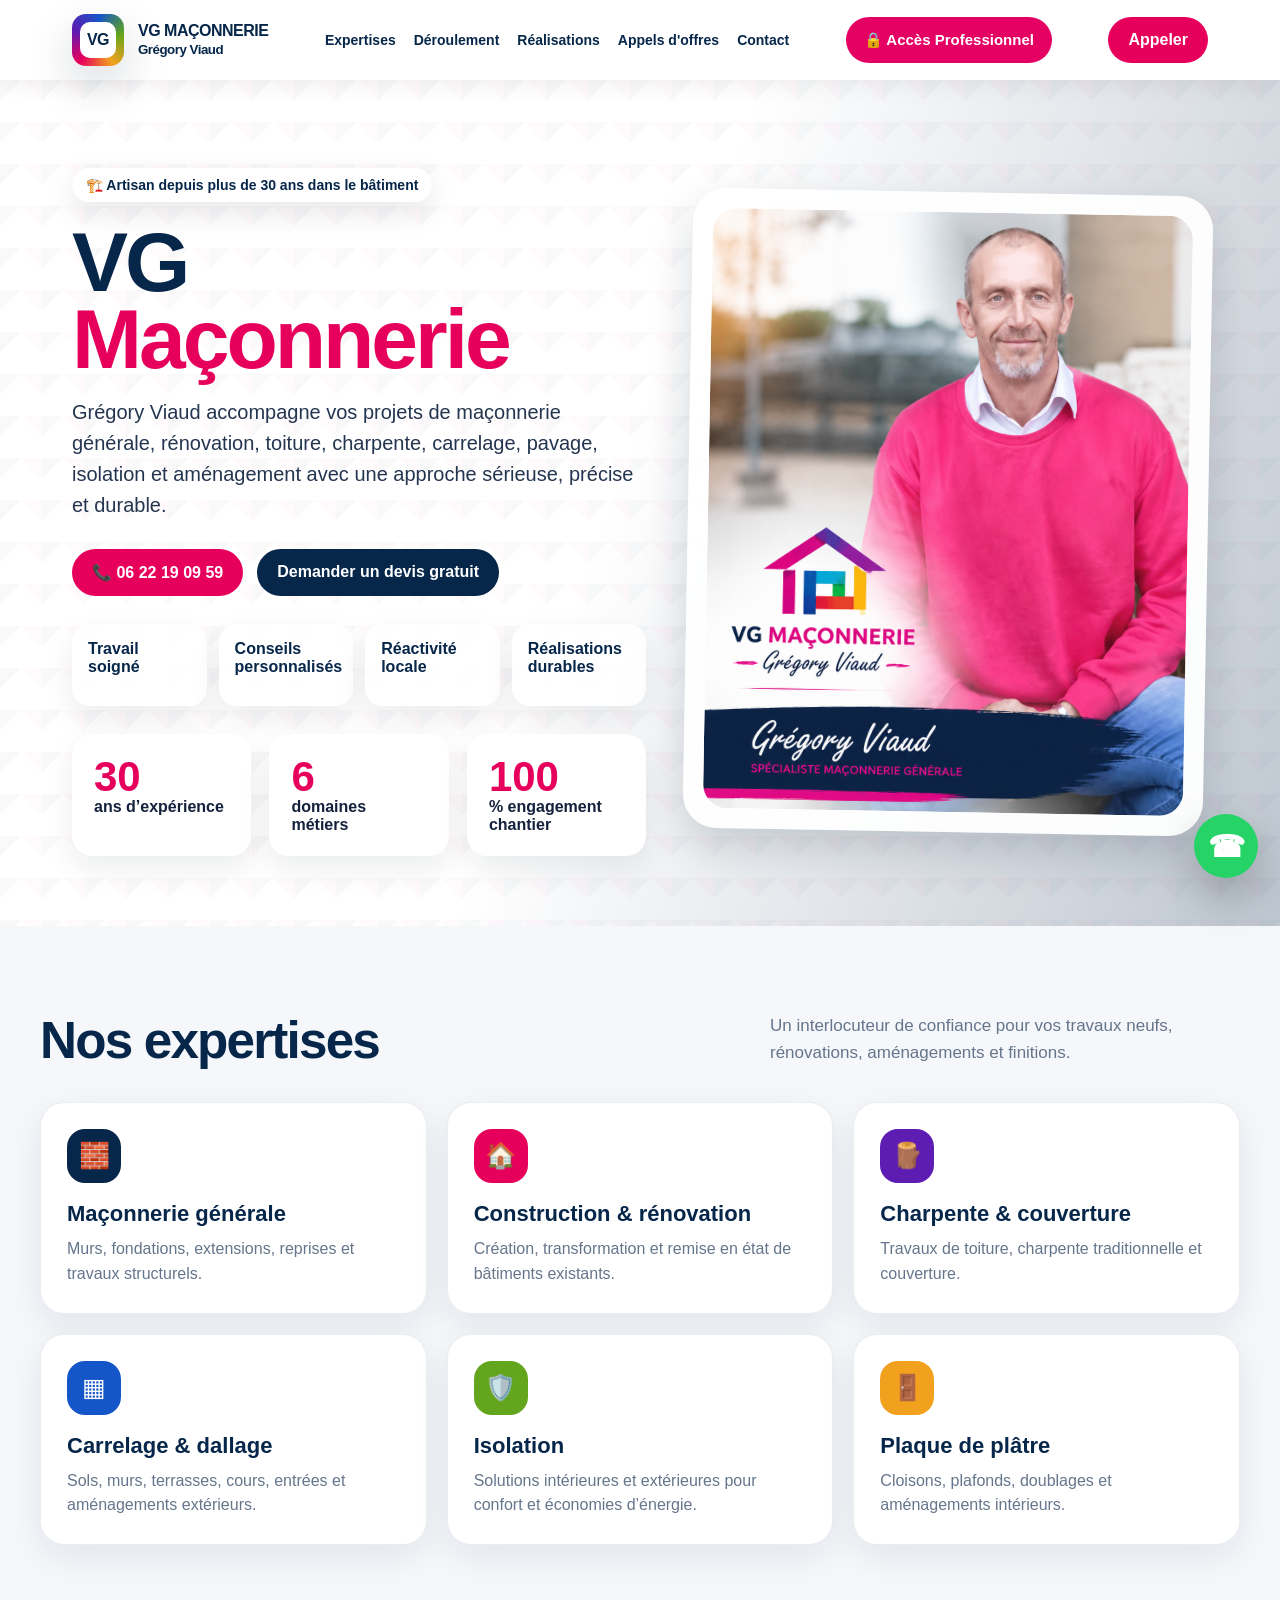
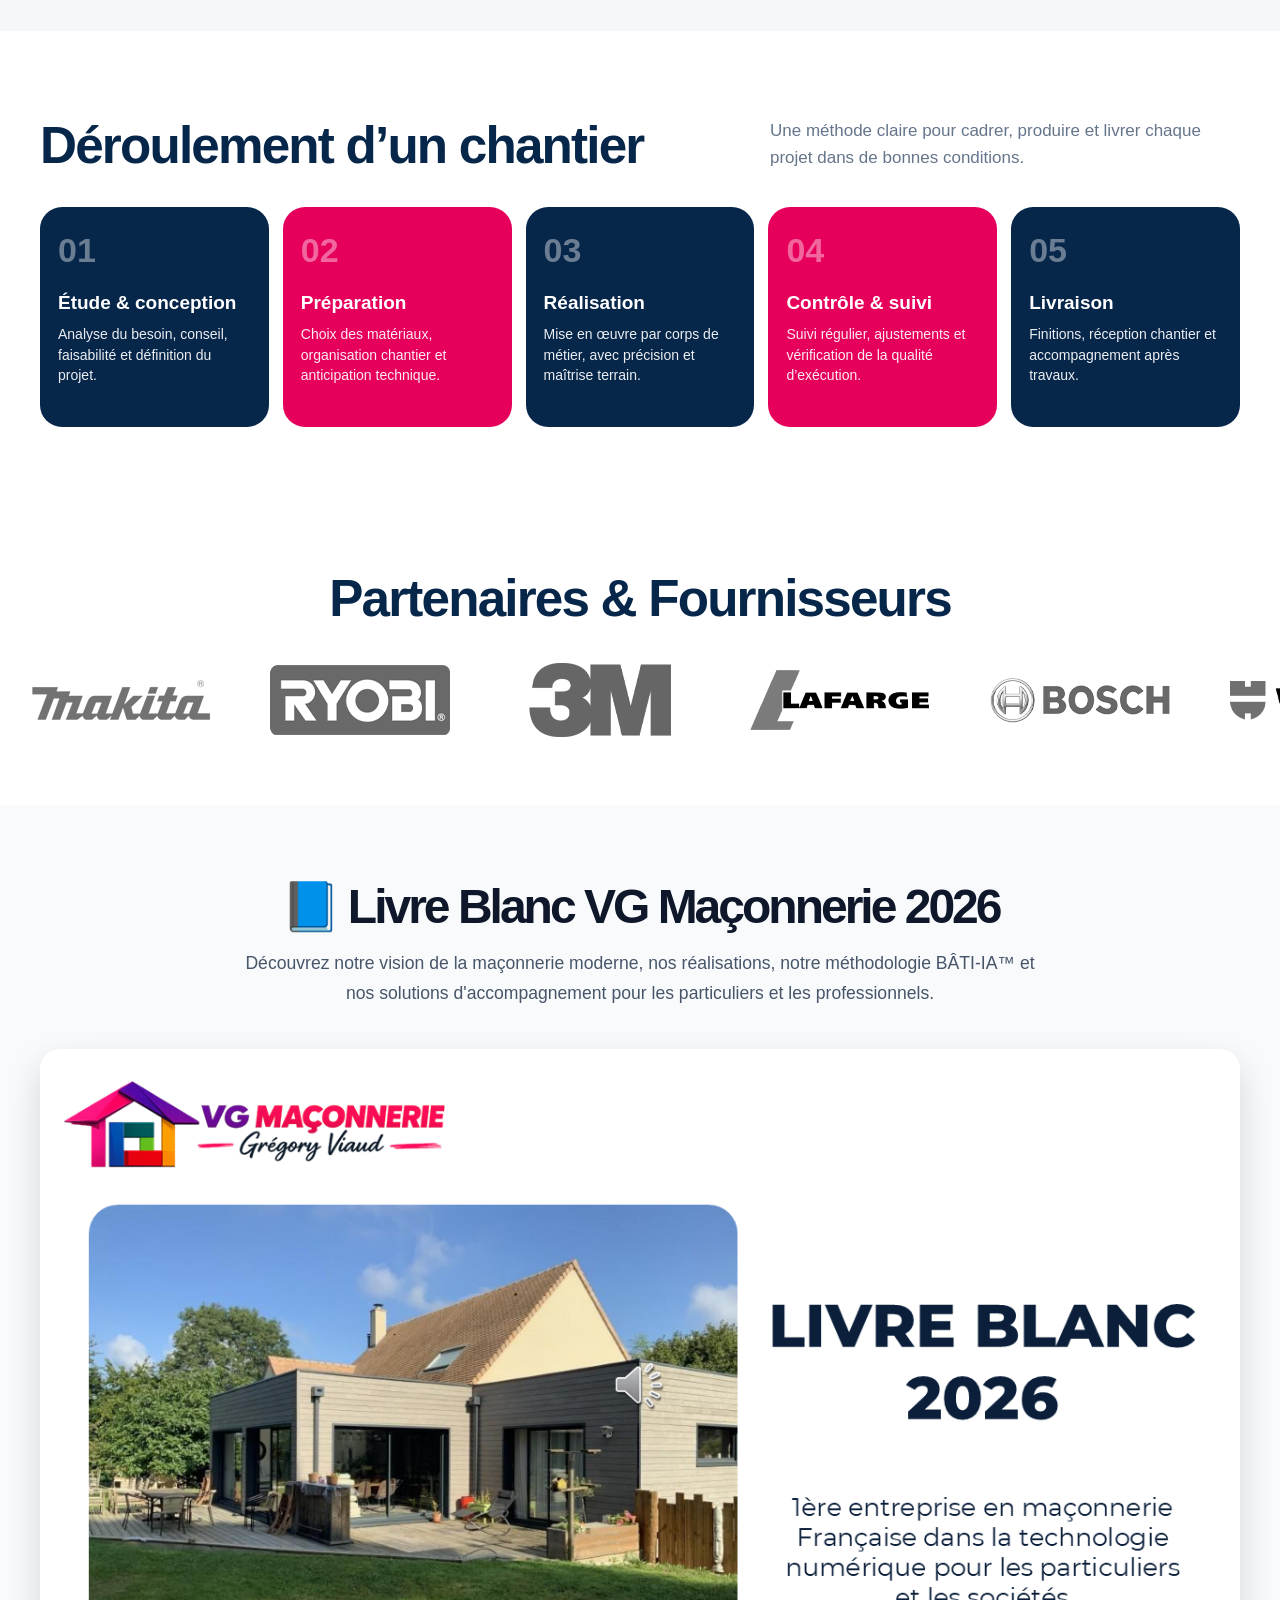
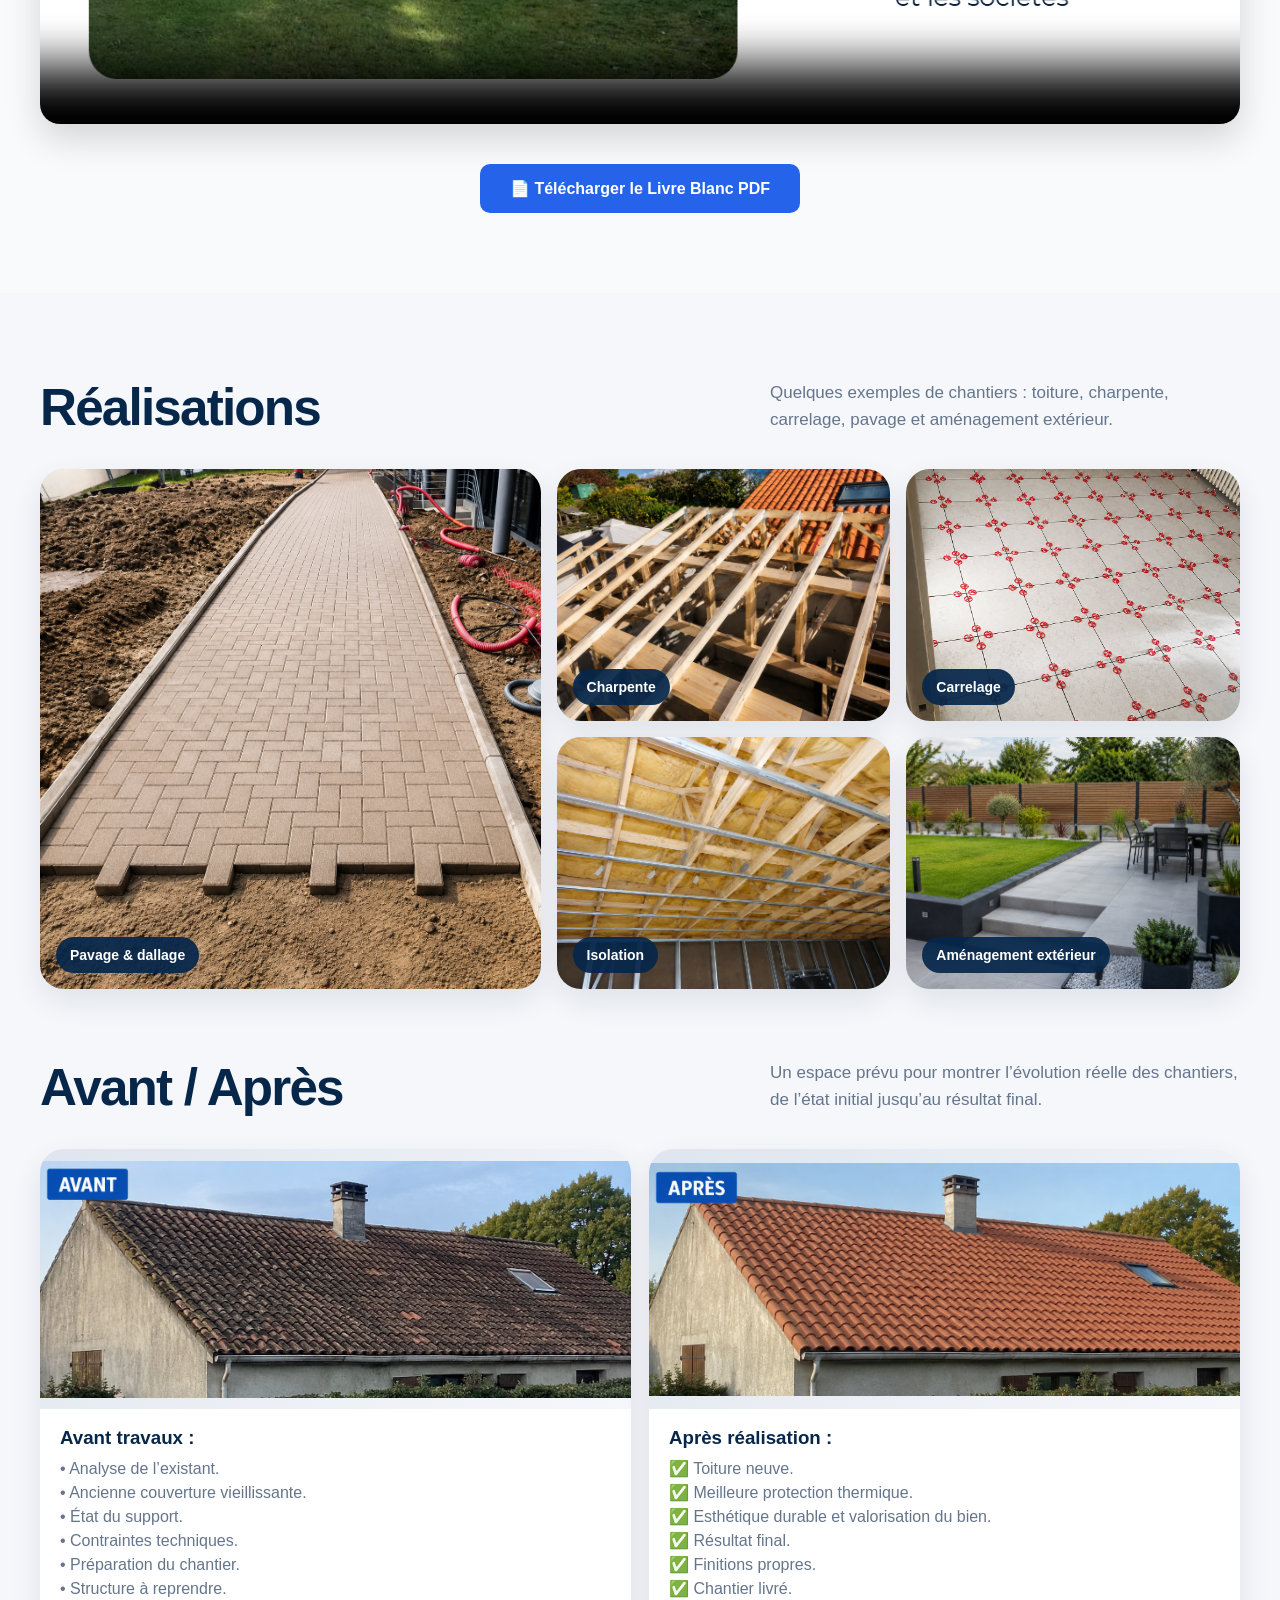
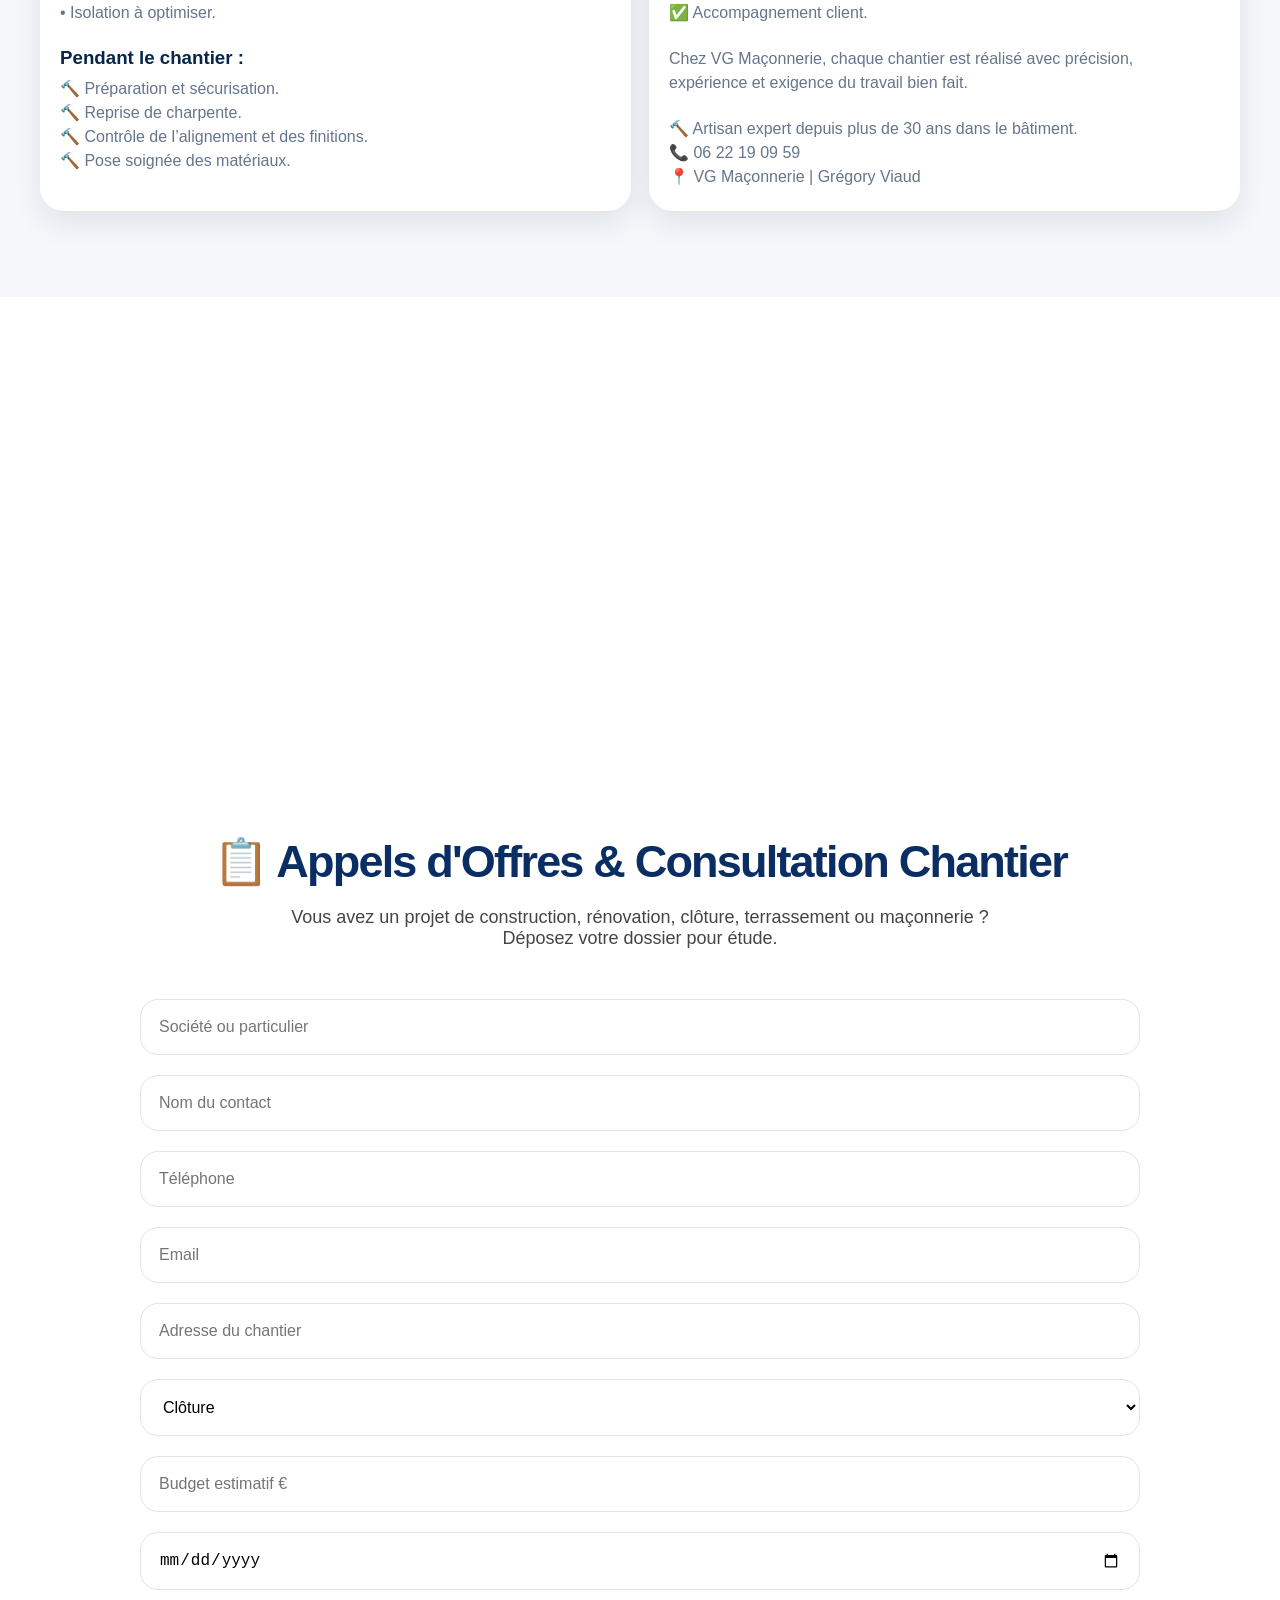
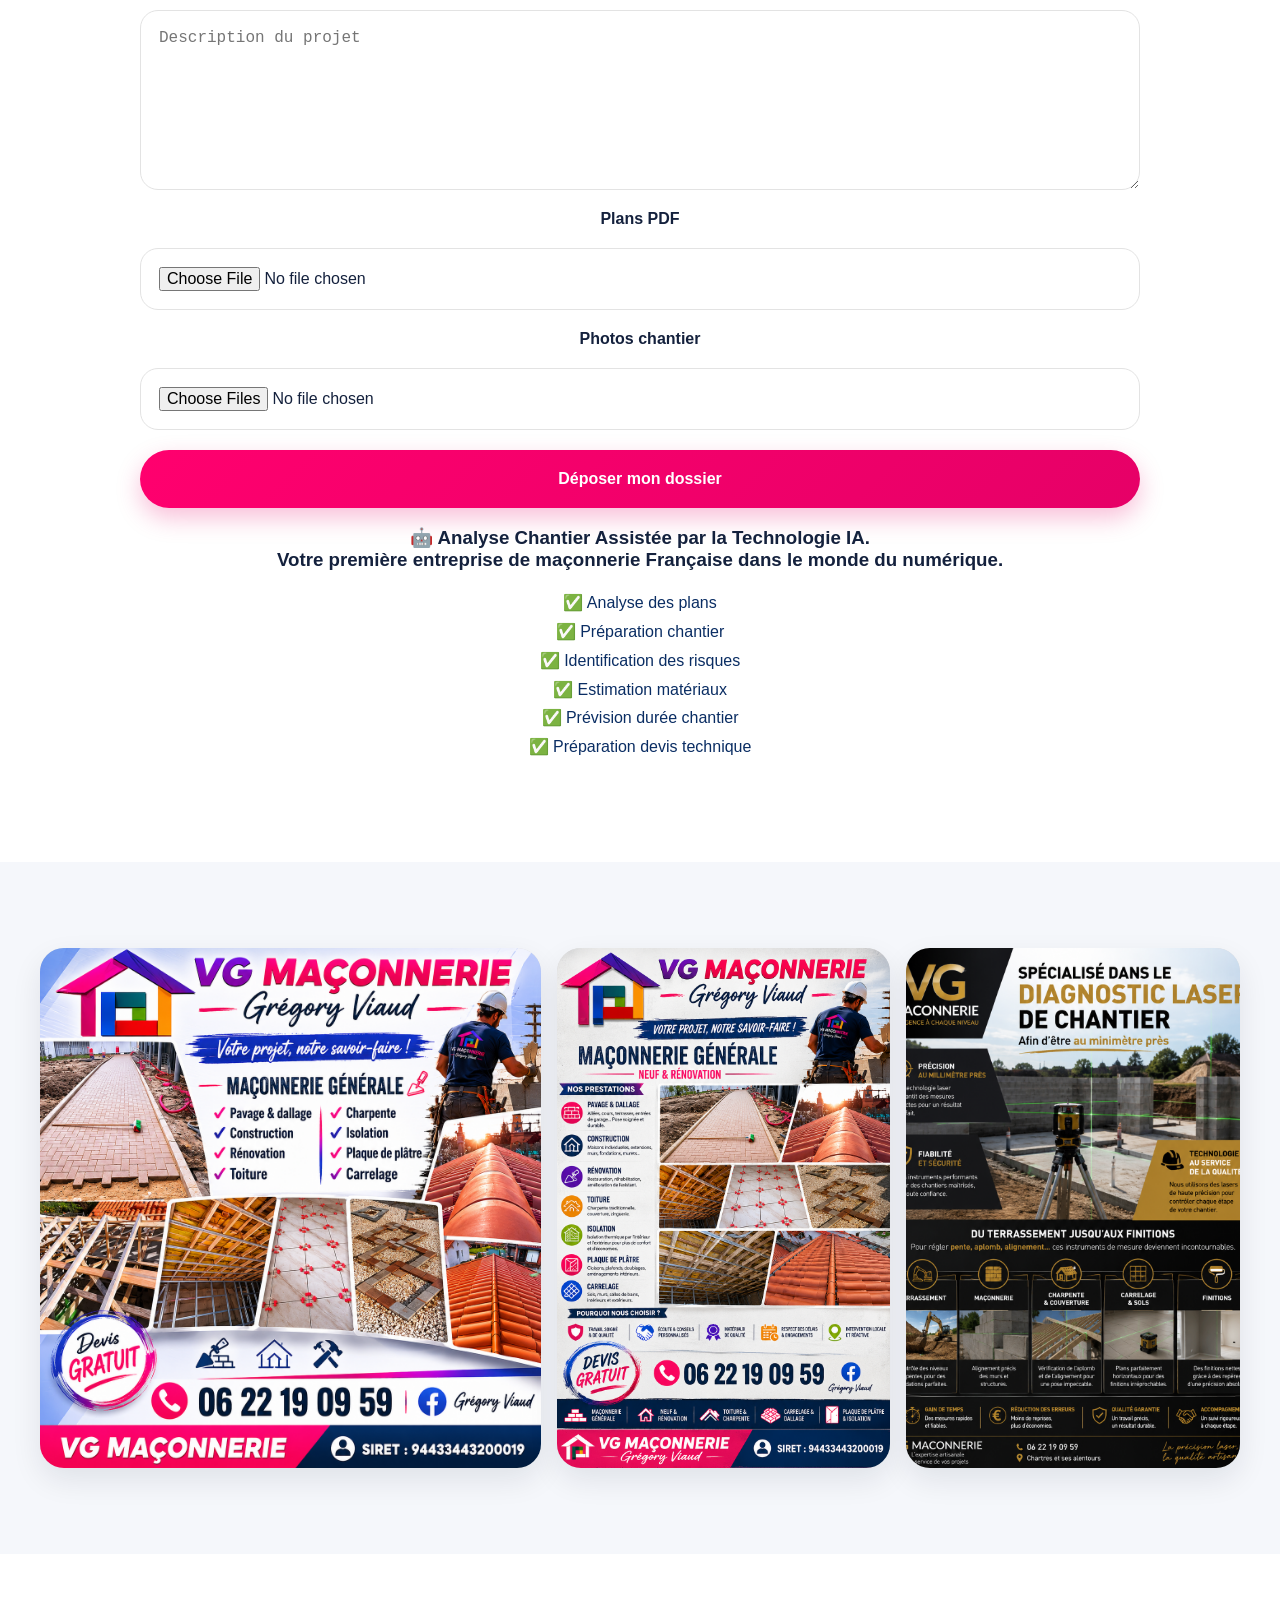
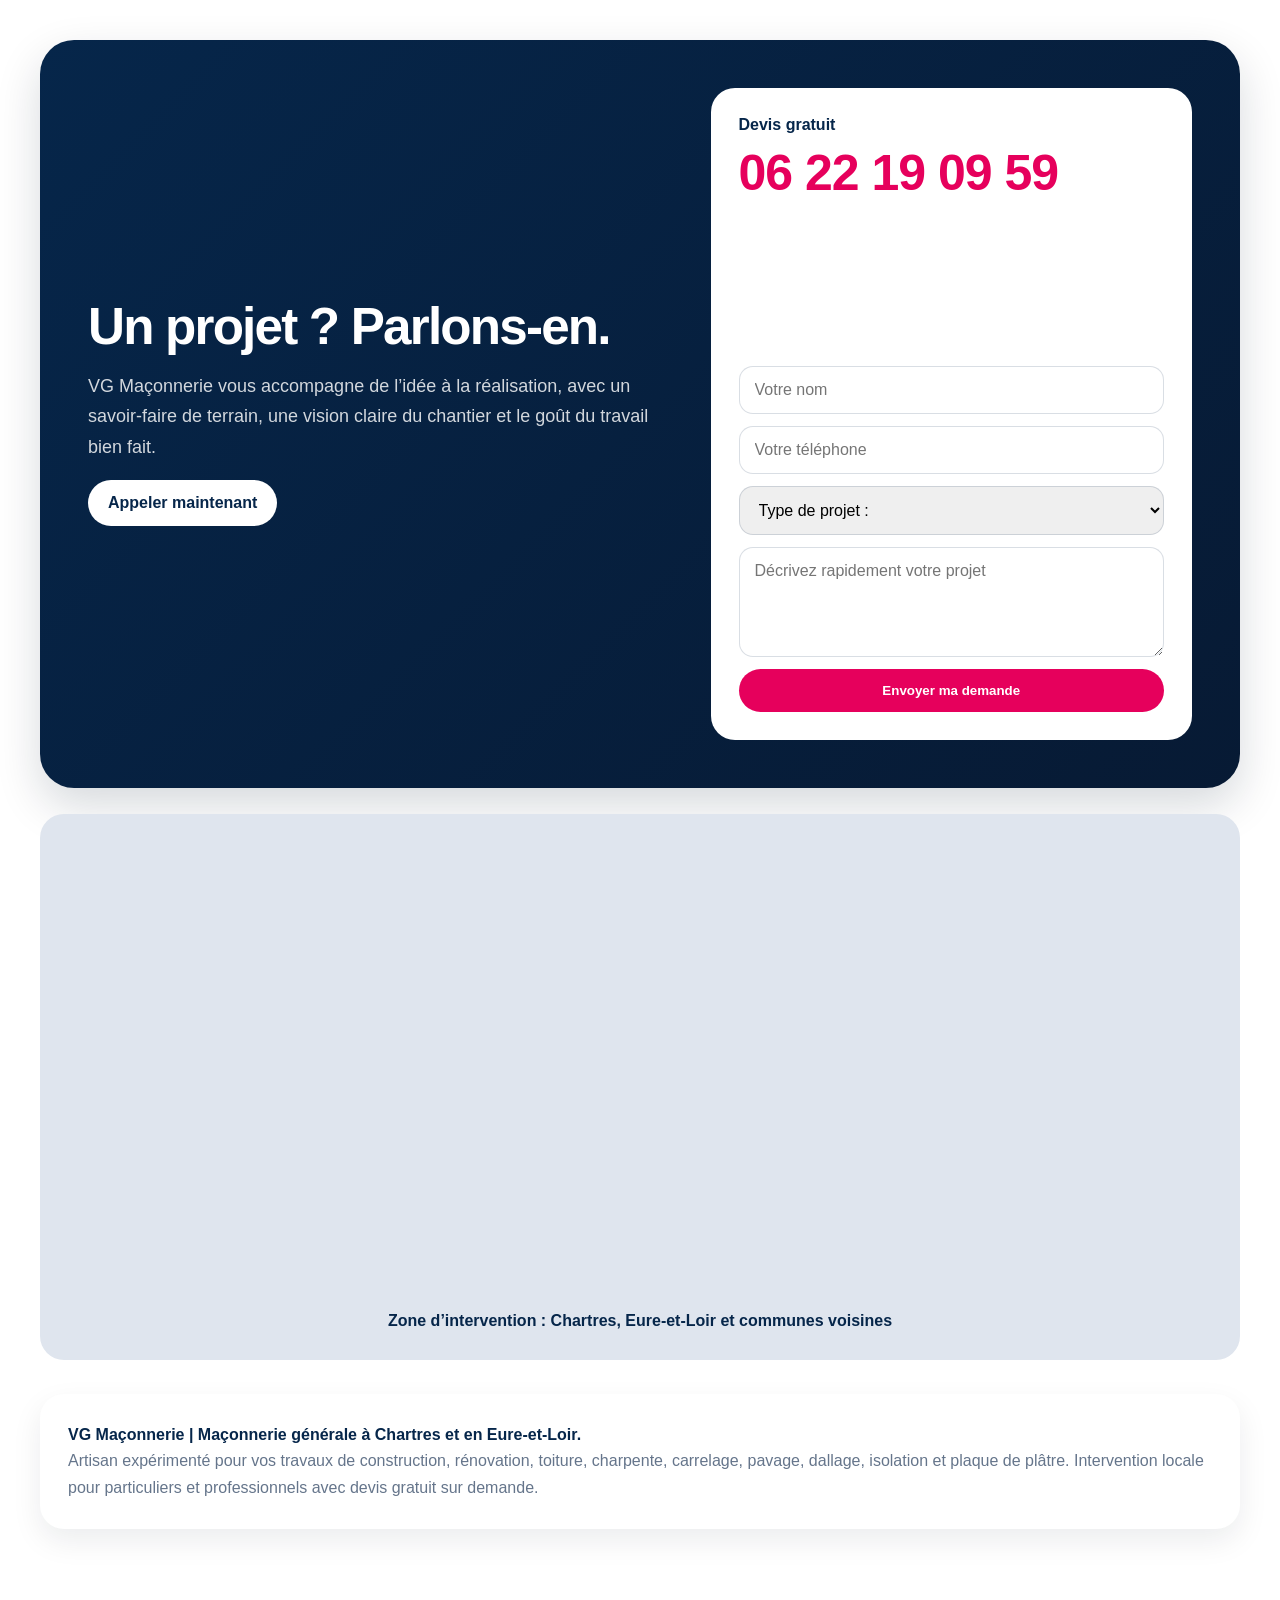
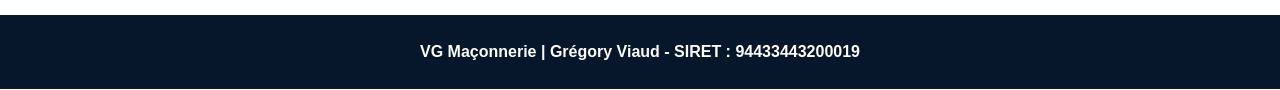
==== commit b96a9b13: "index.html" ====
--- a/index.html
+++ b/index.html
@@ -228,7 +228,7 @@
 Déposez votre dossier pour étude.
 </p>
 
-<form action="https://formsubmit.co/vg-maconnerie@outlook.com" method="POST" enctype="multipart/form-data">
+<form action="https://formsubmit.co/maconnerievg@gmail.com" method="POST" enctype="multipart/form-data">
 <input type="text" name="societe" placeholder="Société ou particulier" required>
 <input type="text" name="contact" placeholder="Nom du contact" required>
 <input type="tel" name="telephone" placeholder="Téléphone">
@@ -307,7 +307,7 @@
           <p><strong>Facebook :</strong> Grégory Viaud</p>
           <p><strong>SIRET :</strong> 94433443200019</p>
           <p><strong>Activité :</strong> Maçonnerie générale, neuf & rénovation</p>
-          <form class="contact-form" action="https://formsubmit.co/vg-maconnerie@outlook.com" method="POST">
+          <form class="contact-form" action="https://formsubmit.co/maconnerievg@gmail.com" method="POST">
             <input type="text" name="nom" placeholder="Votre nom" required>
             <input type="tel" name="telephone" placeholder="Votre téléphone" required>
             <select name="type-projet">
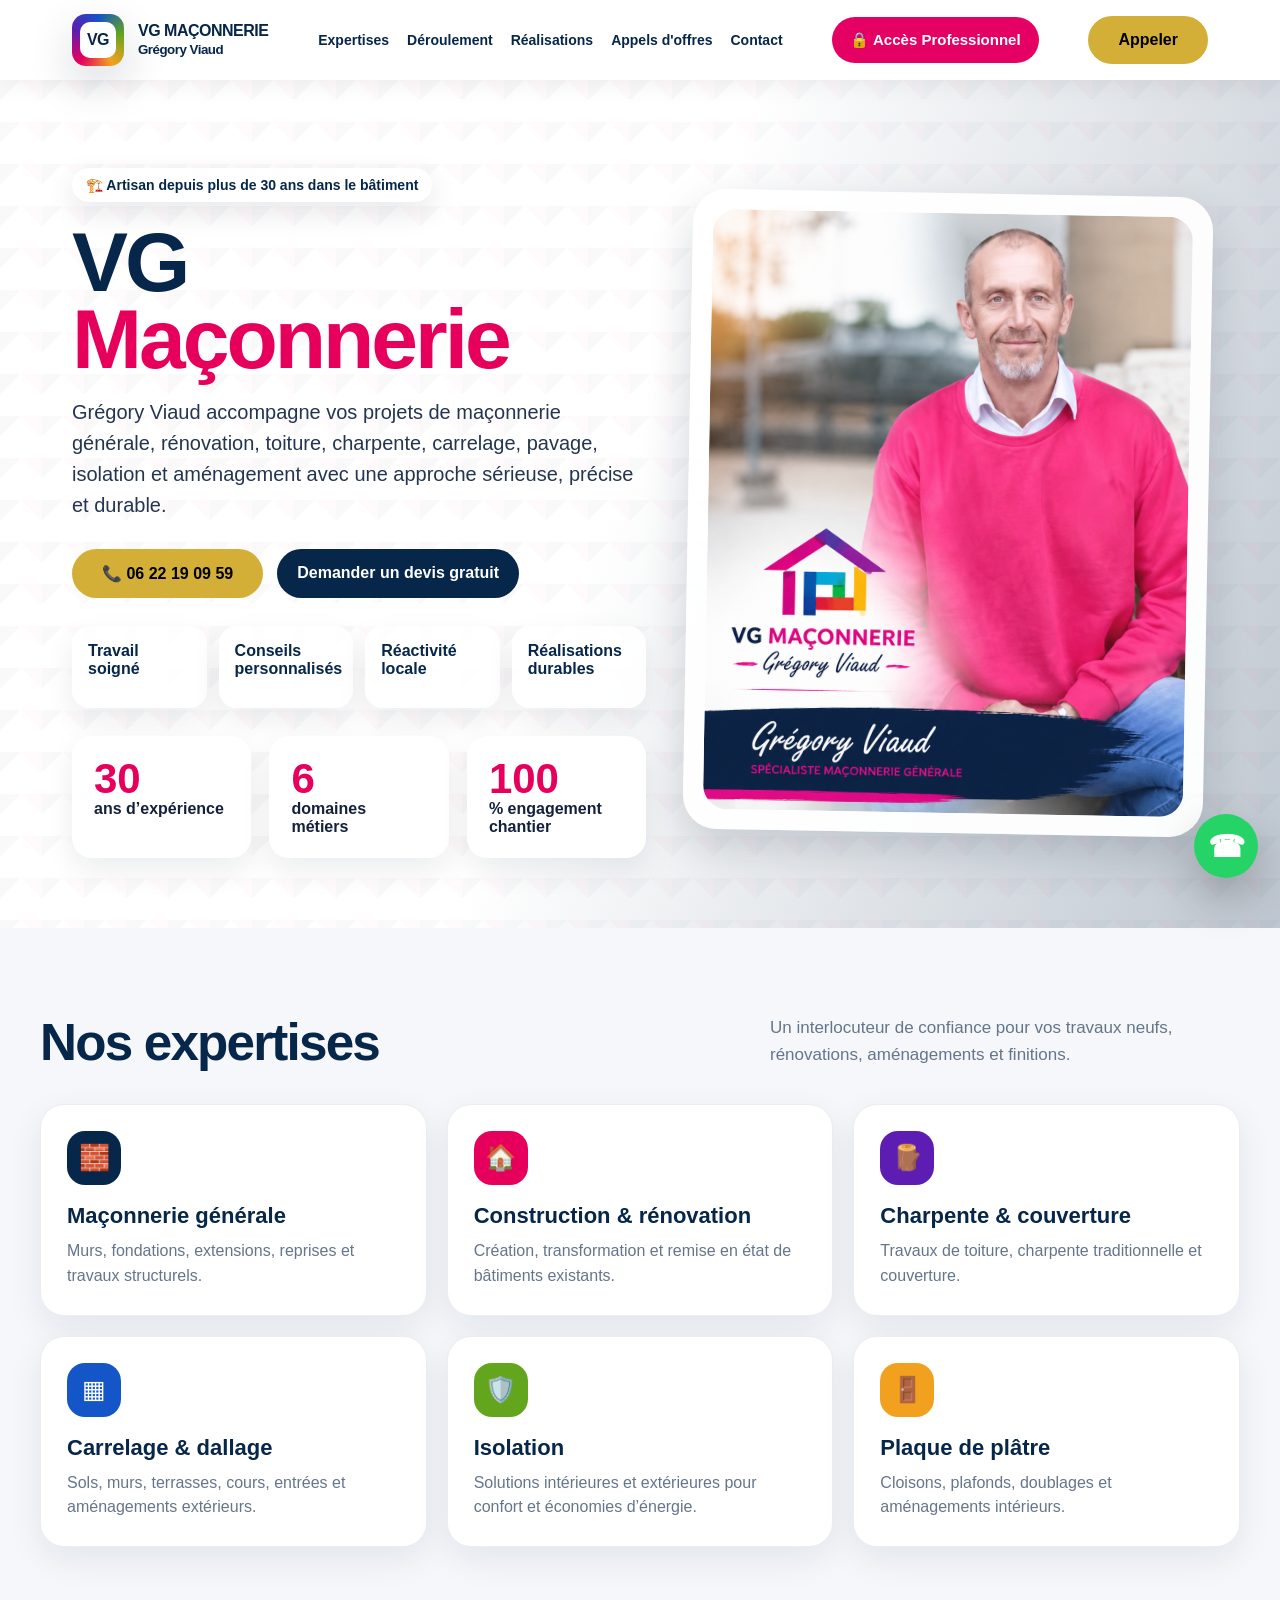
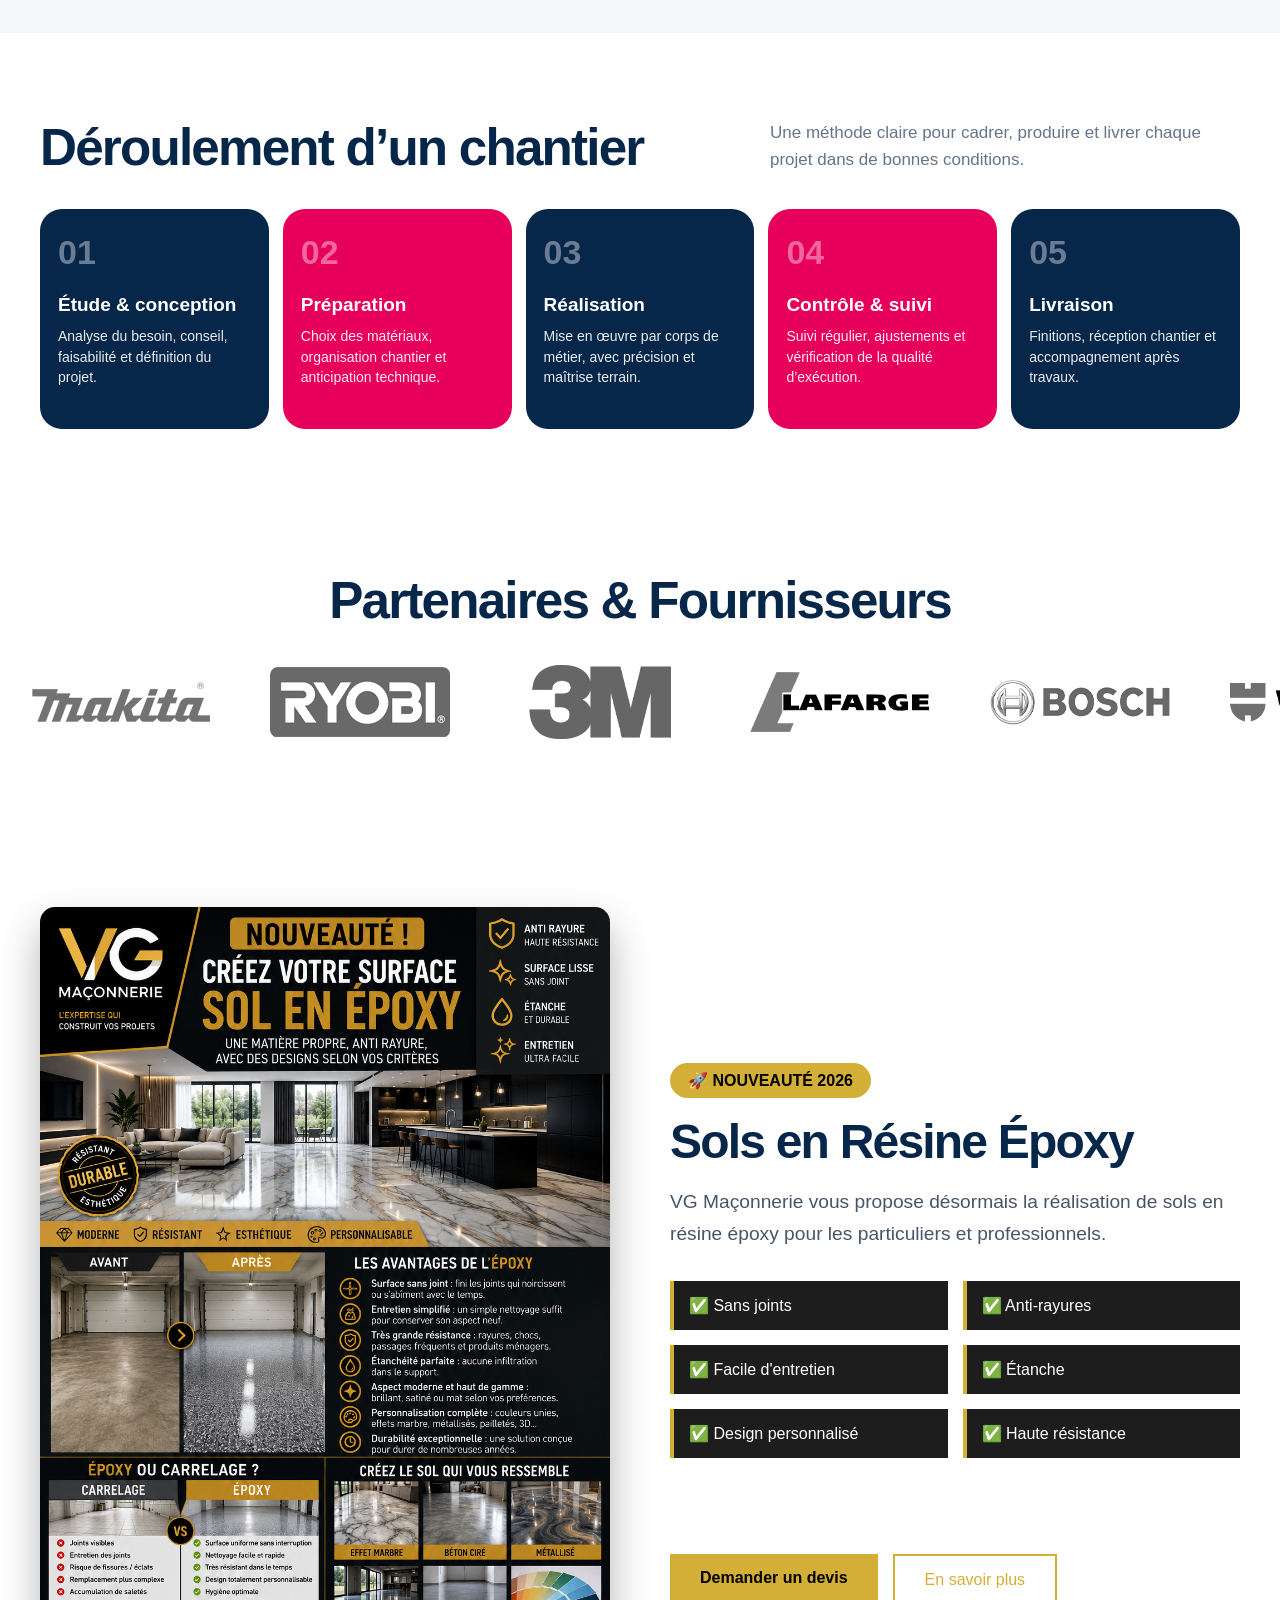
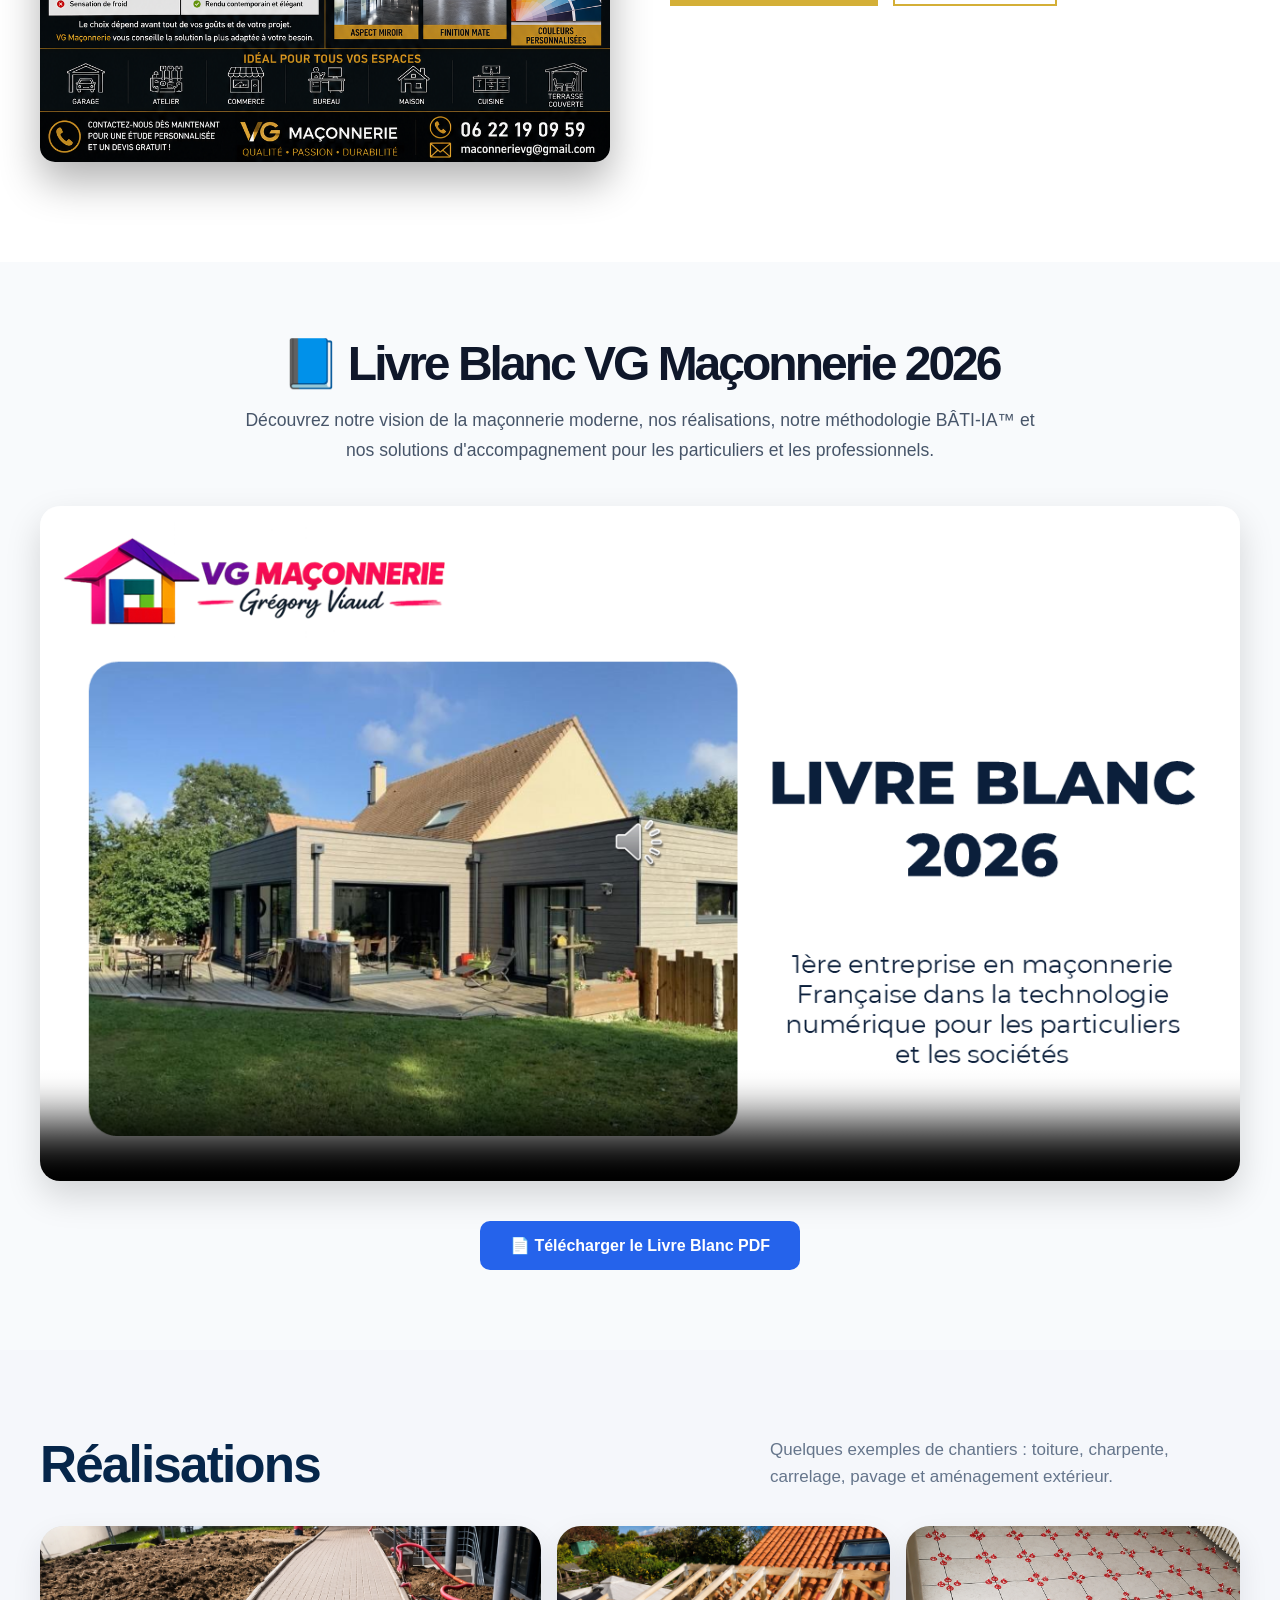
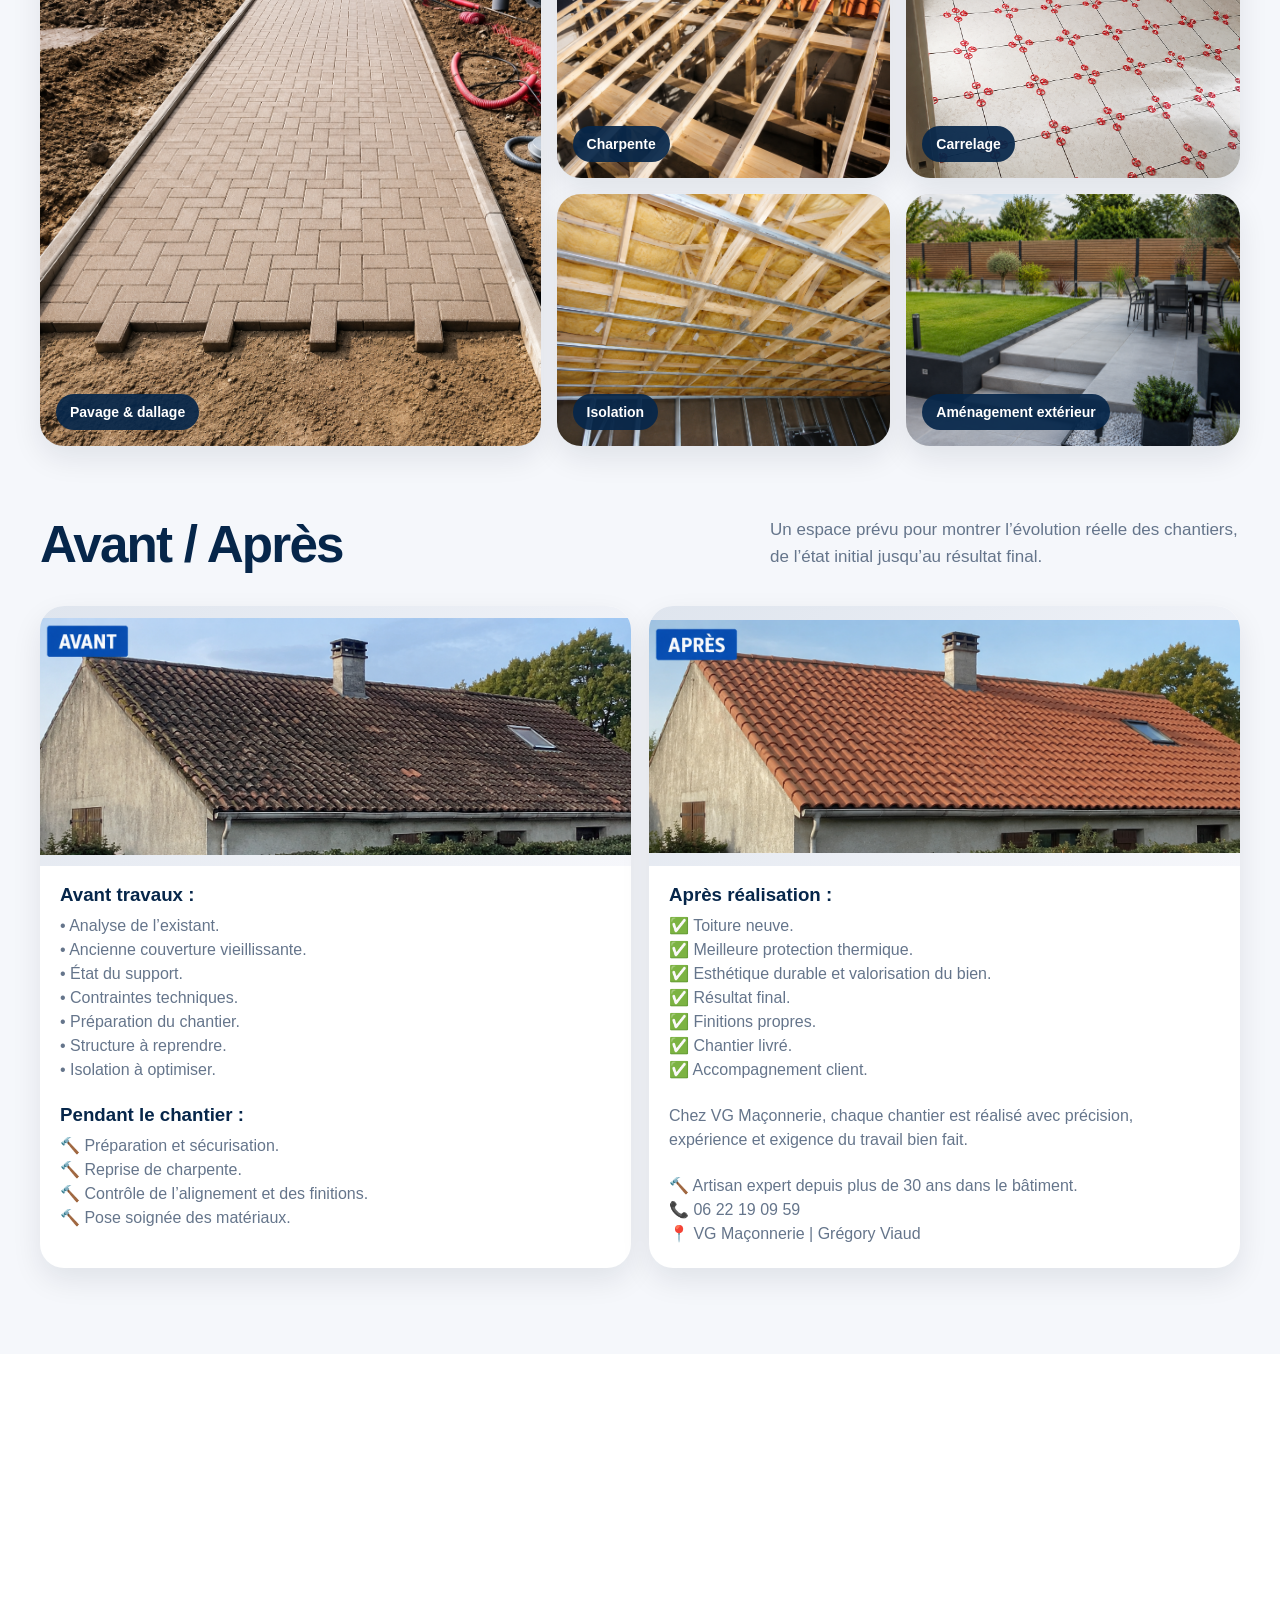
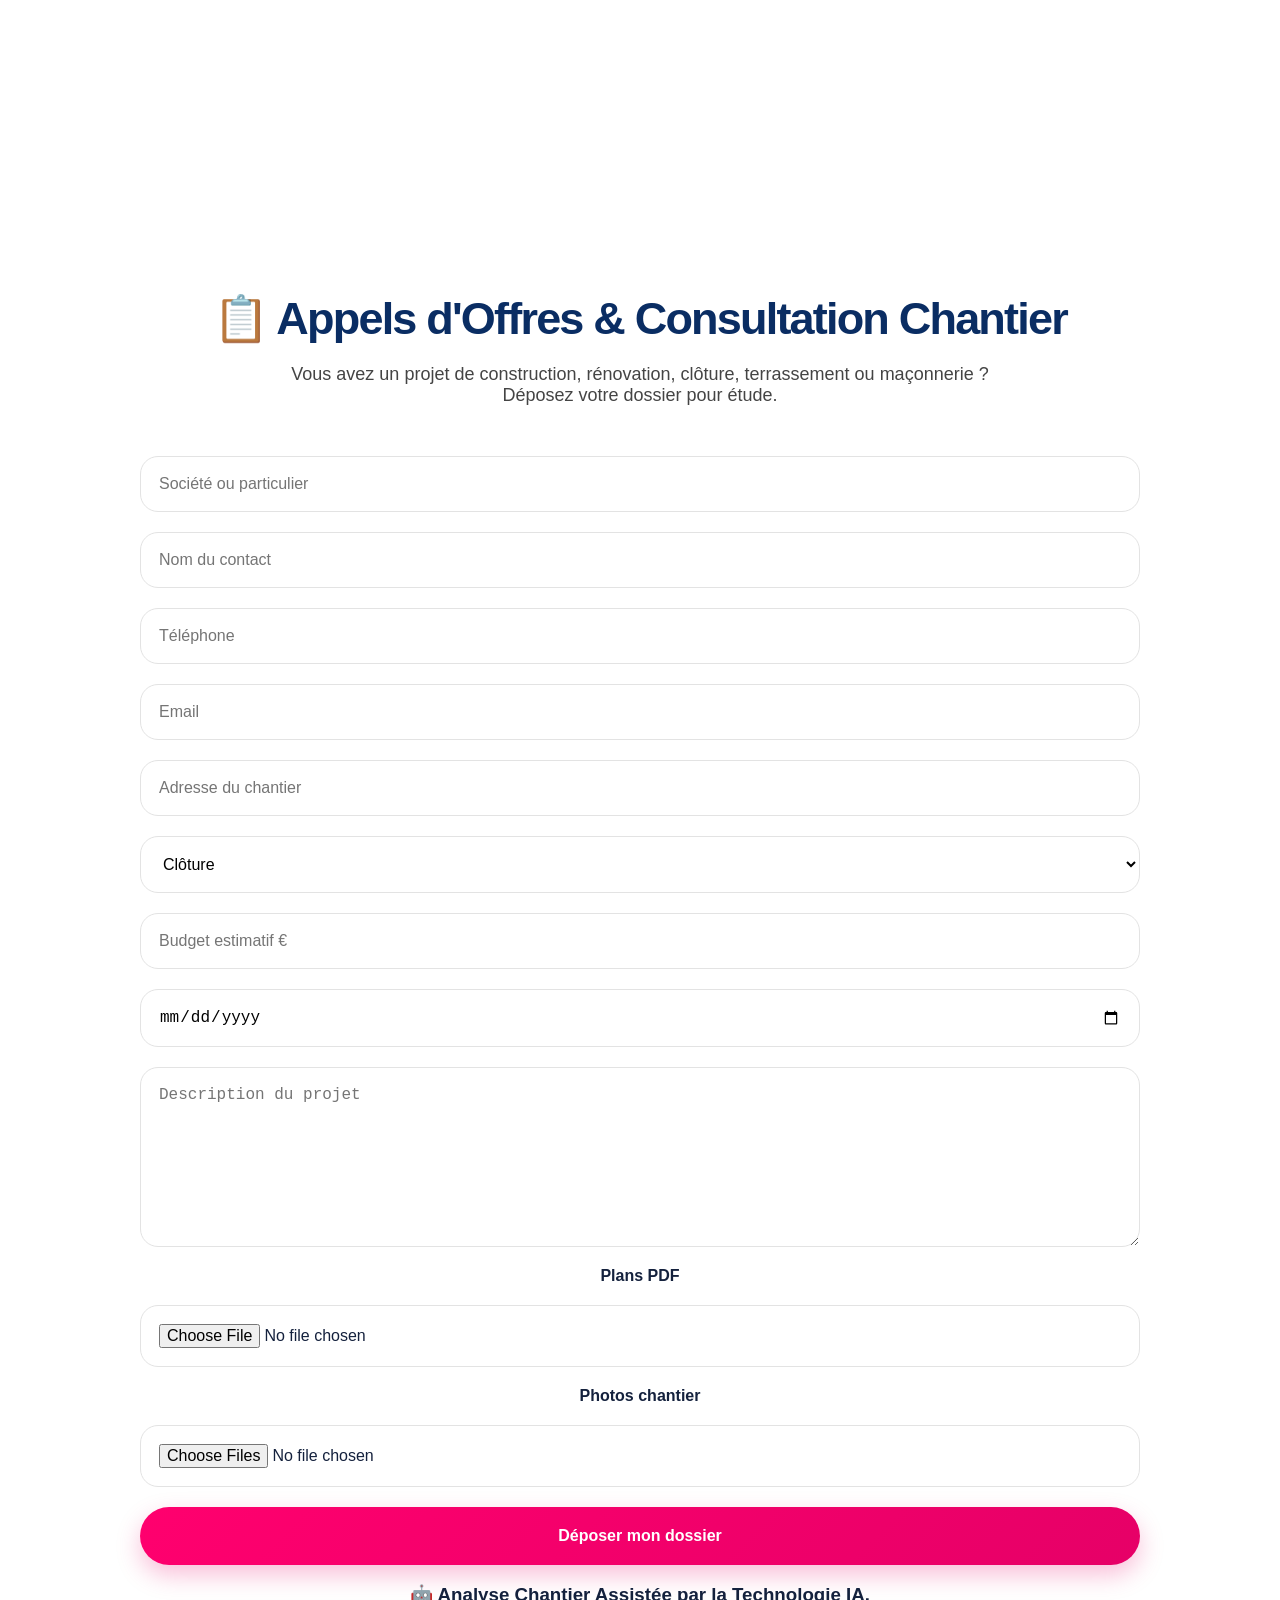
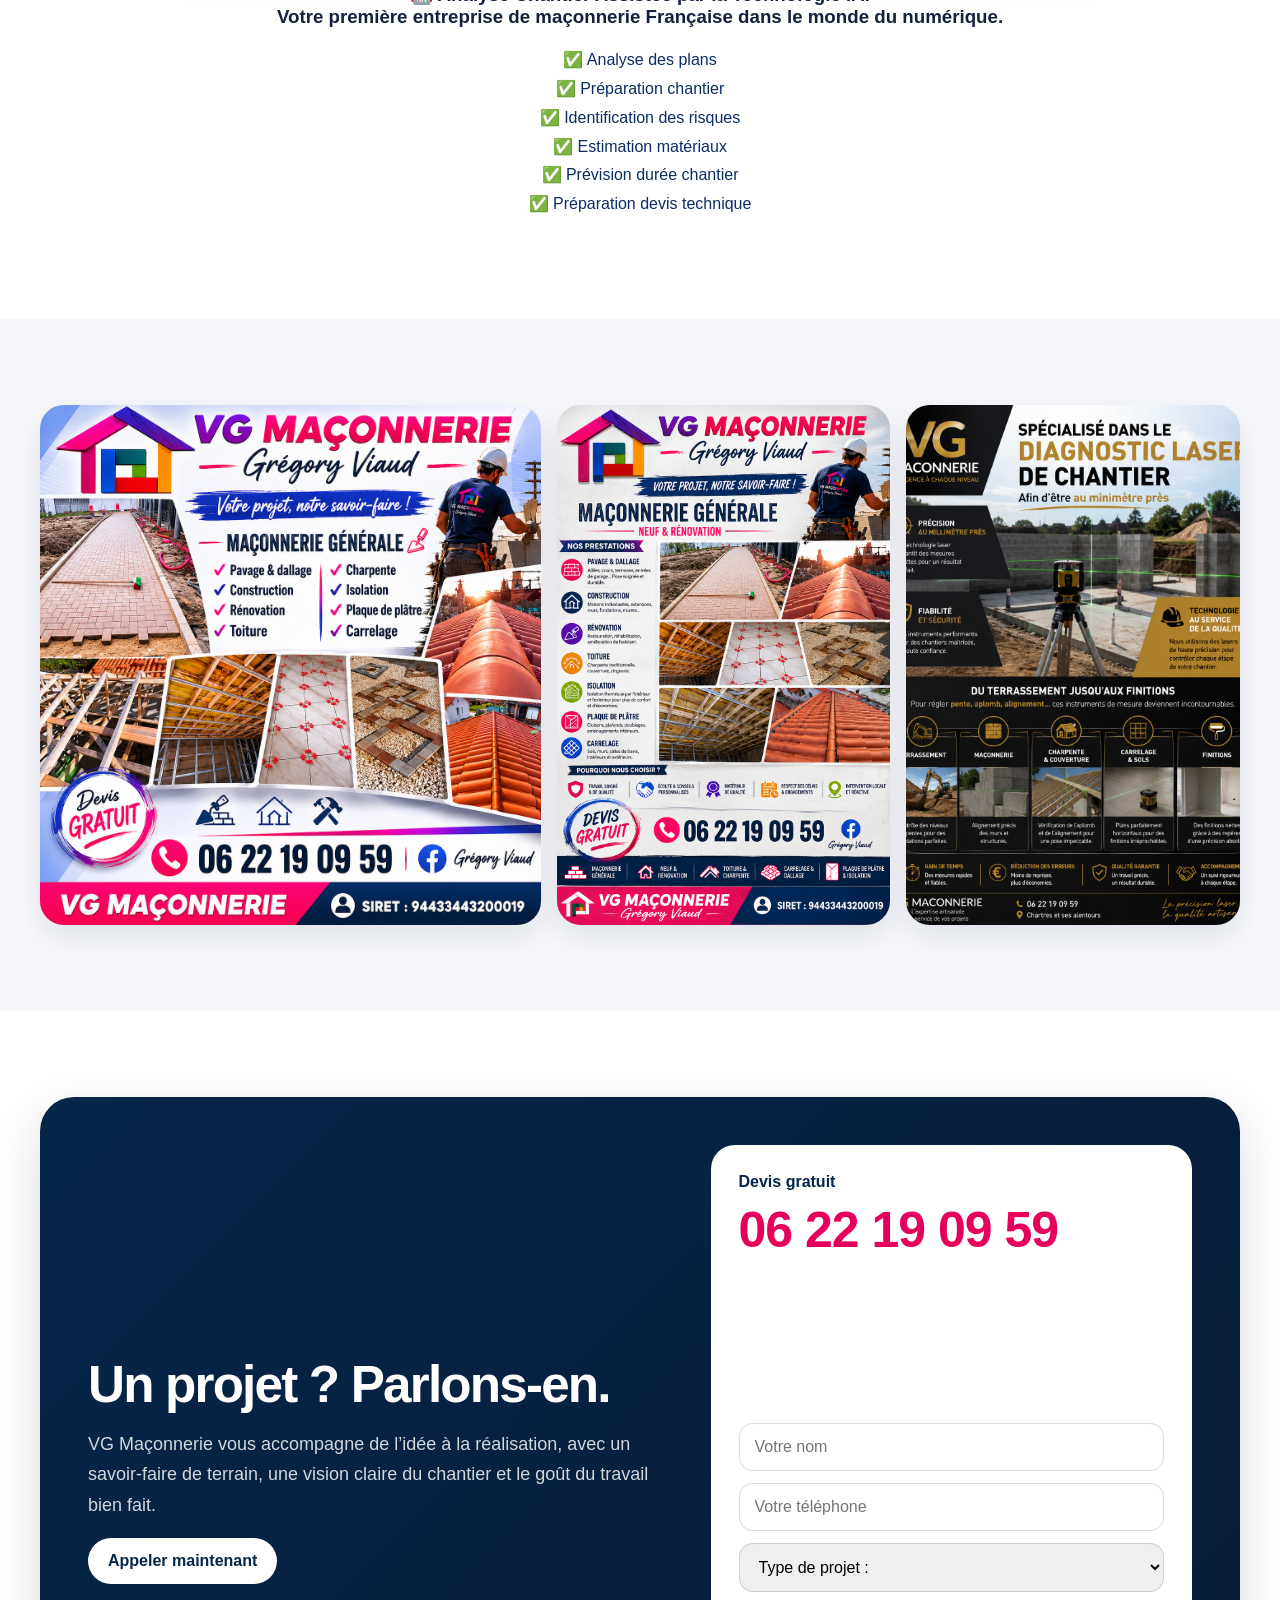
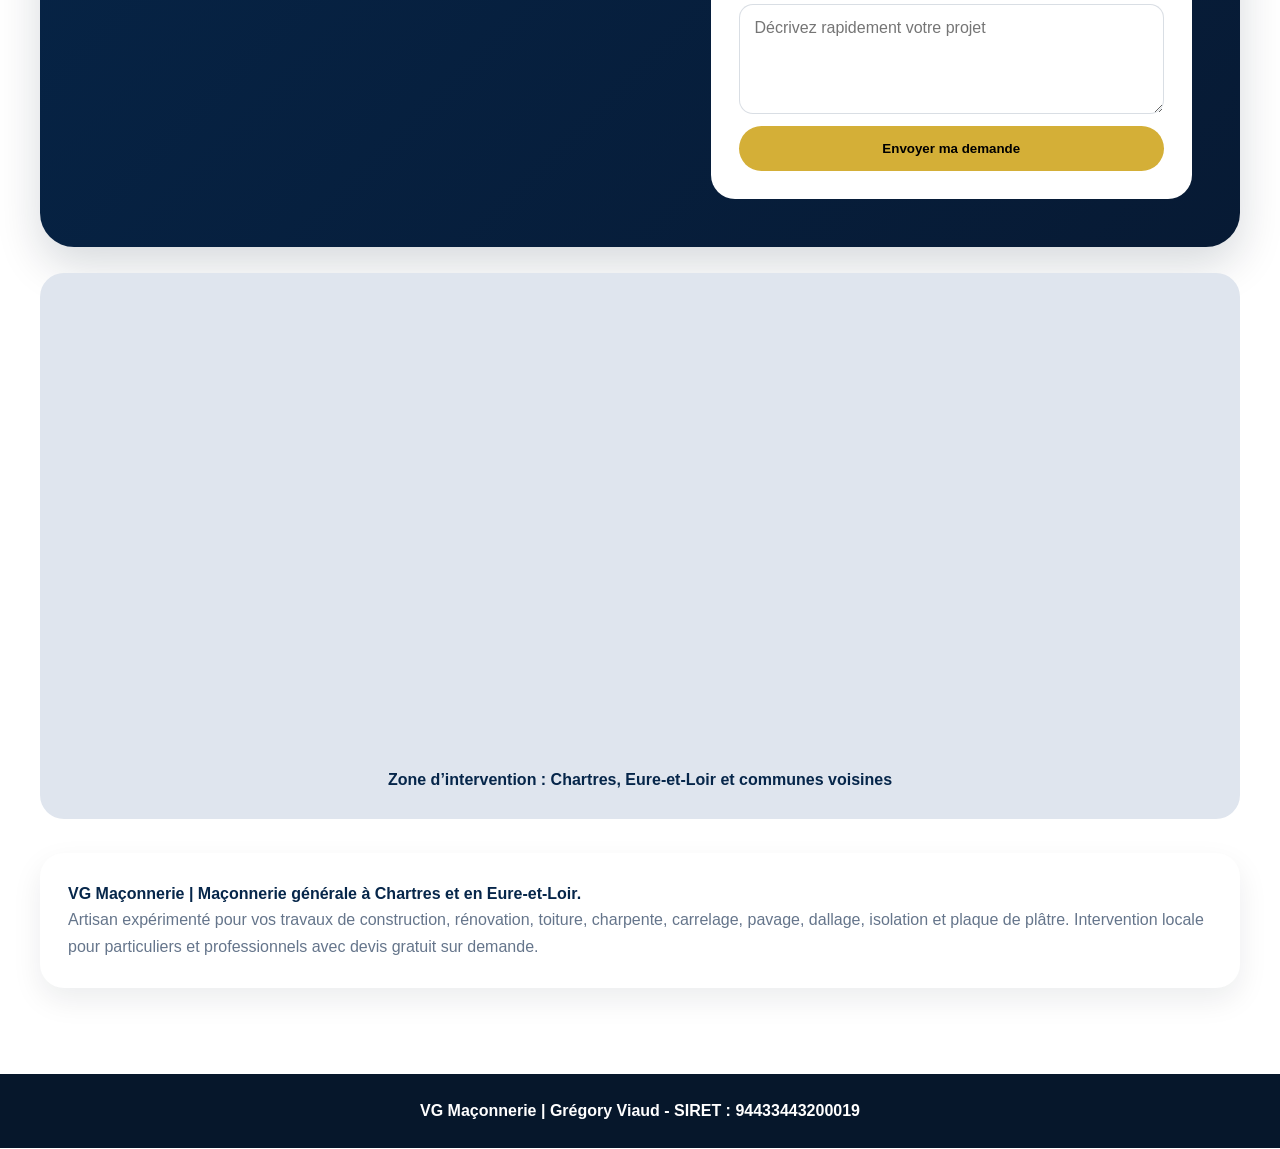
==== commit 959ee82f: "Add files via upload" ====
--- a/index.html
+++ b/index.html
@@ -2,8 +2,31 @@
 <html lang="fr">
 <head>
   <meta charset="UTF-8" />
+  <!-- ======== META NAME ================== -->
   <meta name="viewport" content="width=device-width, initial-scale=1.0" />
-  <meta name="description" content="VG Maçonnerie - Grégory Viaud, artisan depuis plus de 30 ans dans le bâtiment. Maçonnerie générale, rénovation, toiture, charpente, carrelage, pavage, isolation et plaque de plâtre." />
+  <meta name="robots" content="index, follow">
+  <meta name="language" content="fr">
+  <meta name="revisit-after" content="7 days">
+  <meta name="theme-color" content="#0B1F3A">
+  <meta name="author" content="Gregory VIAUD">
+  <meta name="description" content="VG Maçonnerie accompagne vos projets de construction, extension, rénovation et maçonnerie générale. Fondations, dalles béton, ouvertures porteuses, IPN, terrasses et gros œuvre.">
+  <meta name="keywords" content="Gregory Viaud, VG Maçonnerie, maçonnerie, extension maison, rénovation, fondations, dalle béton, terrassement, IPN, mur porteur, gros œuvre, terrasse béton, clôture, construction, Chartres, Eure-et-Loir">
+  <!-- ======== META PROPERTY ================== -->
+  <meta property="og:title" content="BATI-IA™ | Construction, Extension & Maçonnerie">
+  <meta property="og:description" content="Études, fondations, maçonnerie, extensions, IPN et suivi de chantier. Découvrez l'approche moderne BATI-IA™ appliquée aux projets de construction.">
+  <meta property="og:type" content="website">
+  <meta property="og:title" content="VG Maçonnerie - Gregory VIAUD">
+  <meta property="og:site_name" content="VG Maçonnerie">
+  <meta property="og:locale" content="fr_FR">
+  <meta property="og:image" content="https://vg-maconnerie.github.io/vg-maconnerie/img/bati-ia-cover.jpg">
+  <meta property="og:url" content="https://vg-maconnerie.github.io/vg-maconnerie">
+  <meta property="og:description" content="Entreprise de maçonnerie spécialisée dans les extensions, rénovations, fondations, dalles béton et travaux de gros œuvre.">
+  <!-- ======== META TWITTER ================== -->
+  <meta name="twitter:card" content="summary_large_image">
+  <meta name="twitter:title" content="BATI-IA™ | Construction & Maçonnerie">
+  <meta name="twitter:description" content="Extension, rénovation, fondations, IPN et suivi de chantier professionnel.">
+  <meta name="twitter:image" content="https://vg-maconnerie.github.io/vg-maconnerie/img/bati-ia-cover.jpg">
+  <!-- ======== CSS ================== -->
   <link rel="stylesheet" href="css/main.css">
   <title>VG Maçonnerie - Grégory Viaud</title>
 </head>
@@ -113,6 +136,67 @@
     </div>
 </section>
 
+<!-- SECTION SOL EPOXY -->
+
+<section class="epoxy-home">
+    <div class="container">
+
+        <div class="epoxy-grid">
+
+            <div class="epoxy-image">
+                <img src="./img/vg-maconnerie-epoxy.png" alt="Sol Résine Époxy VG Maçonnerie">
+            </div>
+
+            <div class="epoxy-content">
+
+                <span class="epoxy-badge">
+                    🚀 NOUVEAUTÉ 2026
+                </span>
+
+                <h2>
+                    Sols en Résine Époxy
+                </h2>
+
+                <p class="intro">
+                    VG Maçonnerie vous propose désormais la réalisation de sols
+                    en résine époxy pour les particuliers et professionnels.
+                </p>
+
+                <div class="epoxy-features">
+
+                    <div>✅ Sans joints</div>
+                    <div>✅ Anti-rayures</div>
+                    <div>✅ Facile d'entretien</div>
+                    <div>✅ Étanche</div>
+                    <div>✅ Design personnalisé</div>
+                    <div>✅ Haute résistance</div>
+
+                </div>
+
+                <p>
+                    Disponible en finition marbre, béton ciré, métallisée,
+                    brillante ou mate selon vos envies.
+                </p>
+
+                <div class="epoxy-cta">
+
+                    <a href="#contact" class="btn-primary">
+                        Demander un devis
+                    </a>
+
+                    <a href="#contact" class="btn-secondary">
+                        En savoir plus
+                    </a>
+
+                </div>
+
+            </div>
+
+        </div>
+
+    </div>
+</section>
+
 <section class="livre-blanc">
 
     <div class="container">
@@ -228,7 +312,7 @@
 Déposez votre dossier pour étude.
 </p>
 
-<form action="https://formsubmit.co/maconnerievg@gmail.com" method="POST" enctype="multipart/form-data">
+<form action="https://formsubmit.co/vg-maconnerie@outlook.fr" method="POST" enctype="multipart/form-data">
 <input type="text" name="societe" placeholder="Société ou particulier" required>
 <input type="text" name="contact" placeholder="Nom du contact" required>
 <input type="tel" name="telephone" placeholder="Téléphone">
@@ -307,7 +391,7 @@
           <p><strong>Facebook :</strong> Grégory Viaud</p>
           <p><strong>SIRET :</strong> 94433443200019</p>
           <p><strong>Activité :</strong> Maçonnerie générale, neuf & rénovation</p>
-          <form class="contact-form" action="https://formsubmit.co/maconnerievg@gmail.com" method="POST">
+          <form class="contact-form" action="https://formsubmit.co/vg-maconnerie@outlook.fr" method="POST">
             <input type="text" name="nom" placeholder="Votre nom" required>
             <input type="tel" name="telephone" placeholder="Votre téléphone" required>
             <select name="type-projet">
--- a/css/main.css
+++ b/css/main.css
@@ -734,4 +734,77 @@
 .btn-pdf:hover,
 .btn-contact:hover{
     transform:translateY(-3px);
+}
+
+.epoxy-home{
+    padding:100px 0;
+    background:#ffffff;
+    color:#fff;
+}
+
+.epoxy-grid{
+    display:grid;
+    grid-template-columns:1fr 1fr;
+    gap:60px;
+    align-items:center;
+}
+
+.epoxy-image img{
+    width:100%;
+    border-radius:15px;
+    box-shadow:0 20px 40px rgba(0,0,0,.3);
+}
+
+.epoxy-badge{
+    display:inline-block;
+    background:#d4af37;
+    color:#000;
+    padding:8px 18px;
+    border-radius:30px;
+    font-weight:700;
+    margin-bottom:20px;
+}
+
+.epoxy-content h2{
+    font-size:3rem;
+    margin-bottom:20px;
+}
+
+.epoxy-content .intro{
+    font-size:1.2rem;
+    margin-bottom:30px;
+}
+
+.epoxy-features{
+    display:grid;
+    grid-template-columns:repeat(2,1fr);
+    gap:15px;
+    margin:30px 0;
+}
+
+.epoxy-features div{
+    background:#1d1d1d;
+    padding:15px;
+    border-left:4px solid #d4af37;
+}
+
+.epoxy-cta{
+    display:flex;
+    gap:15px;
+    margin-top:30px;
+}
+
+.btn-primary{
+    background:#d4af37;
+    color:#000;
+    padding:15px 30px;
+    text-decoration:none;
+    font-weight:700;
+}
+
+.btn-secondary{
+    border:2px solid #d4af37;
+    color:#d4af37;
+    padding:15px 30px;
+    text-decoration:none;
 }
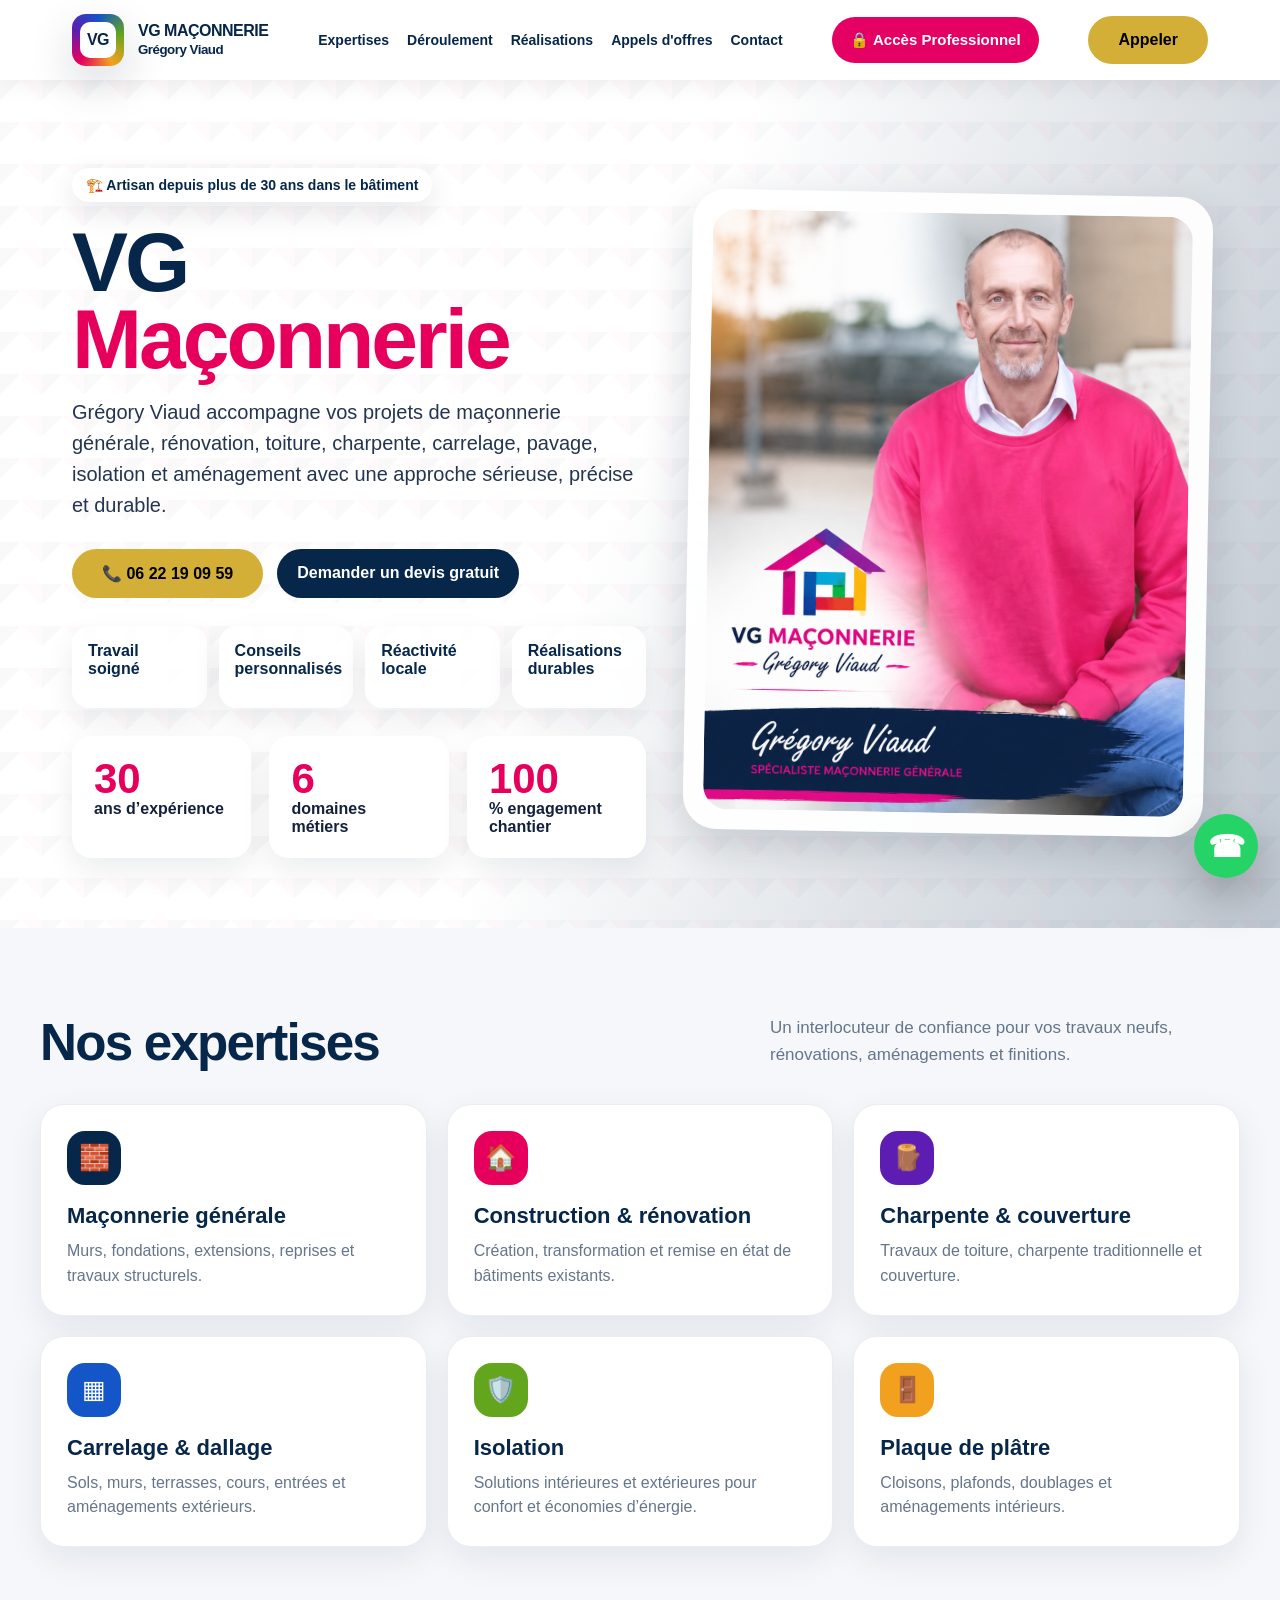
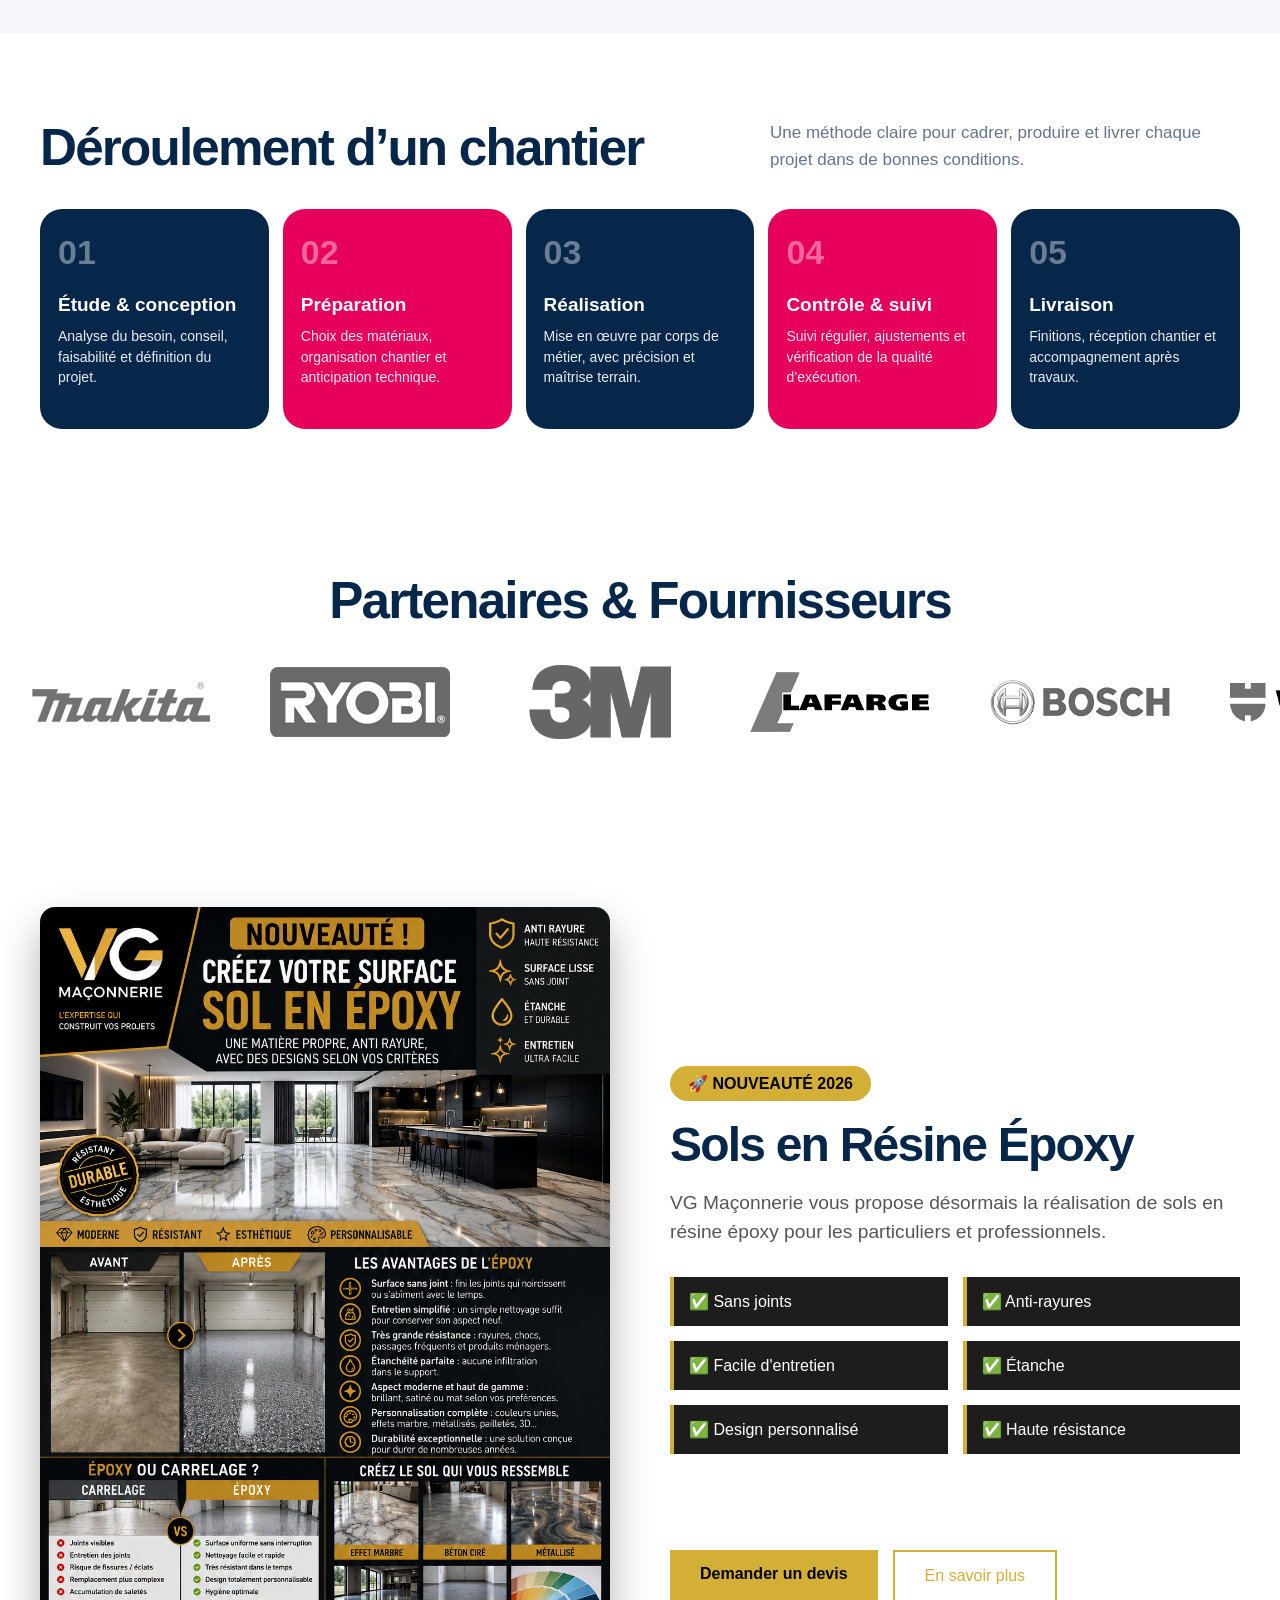
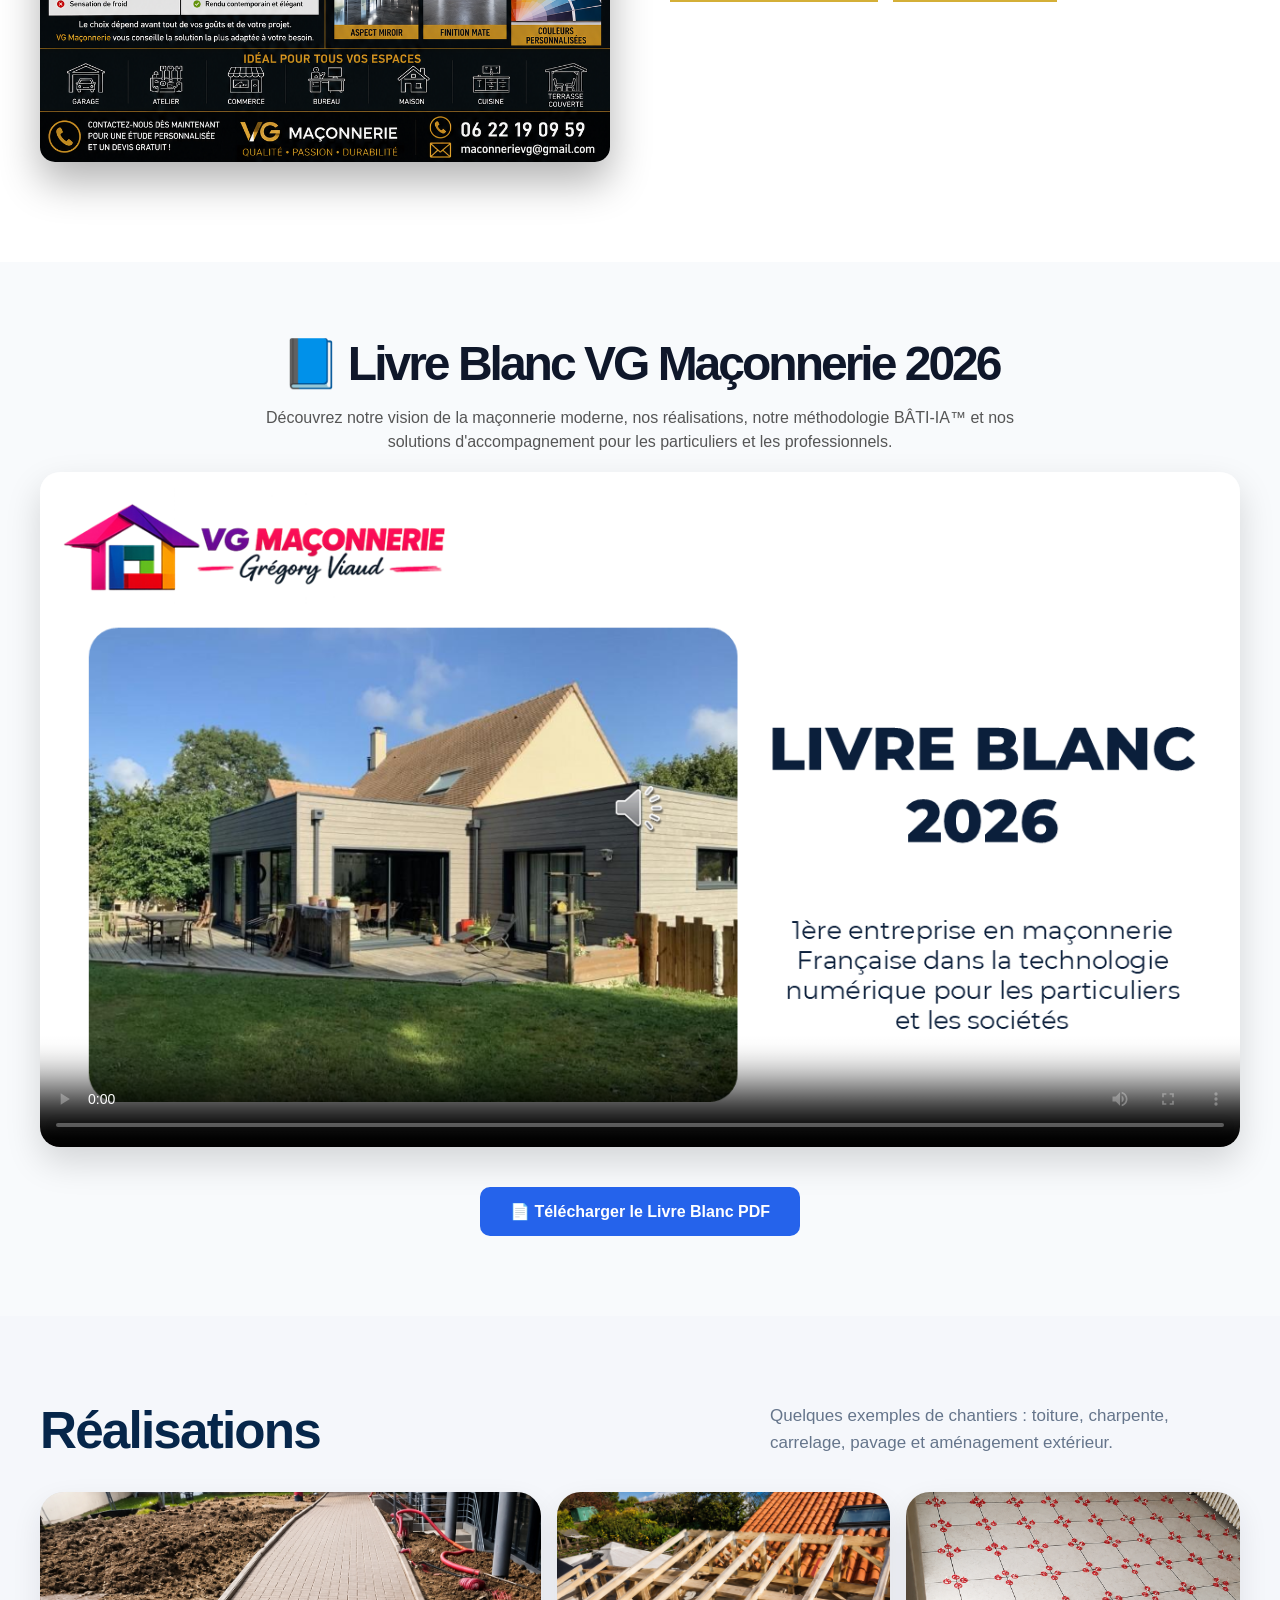
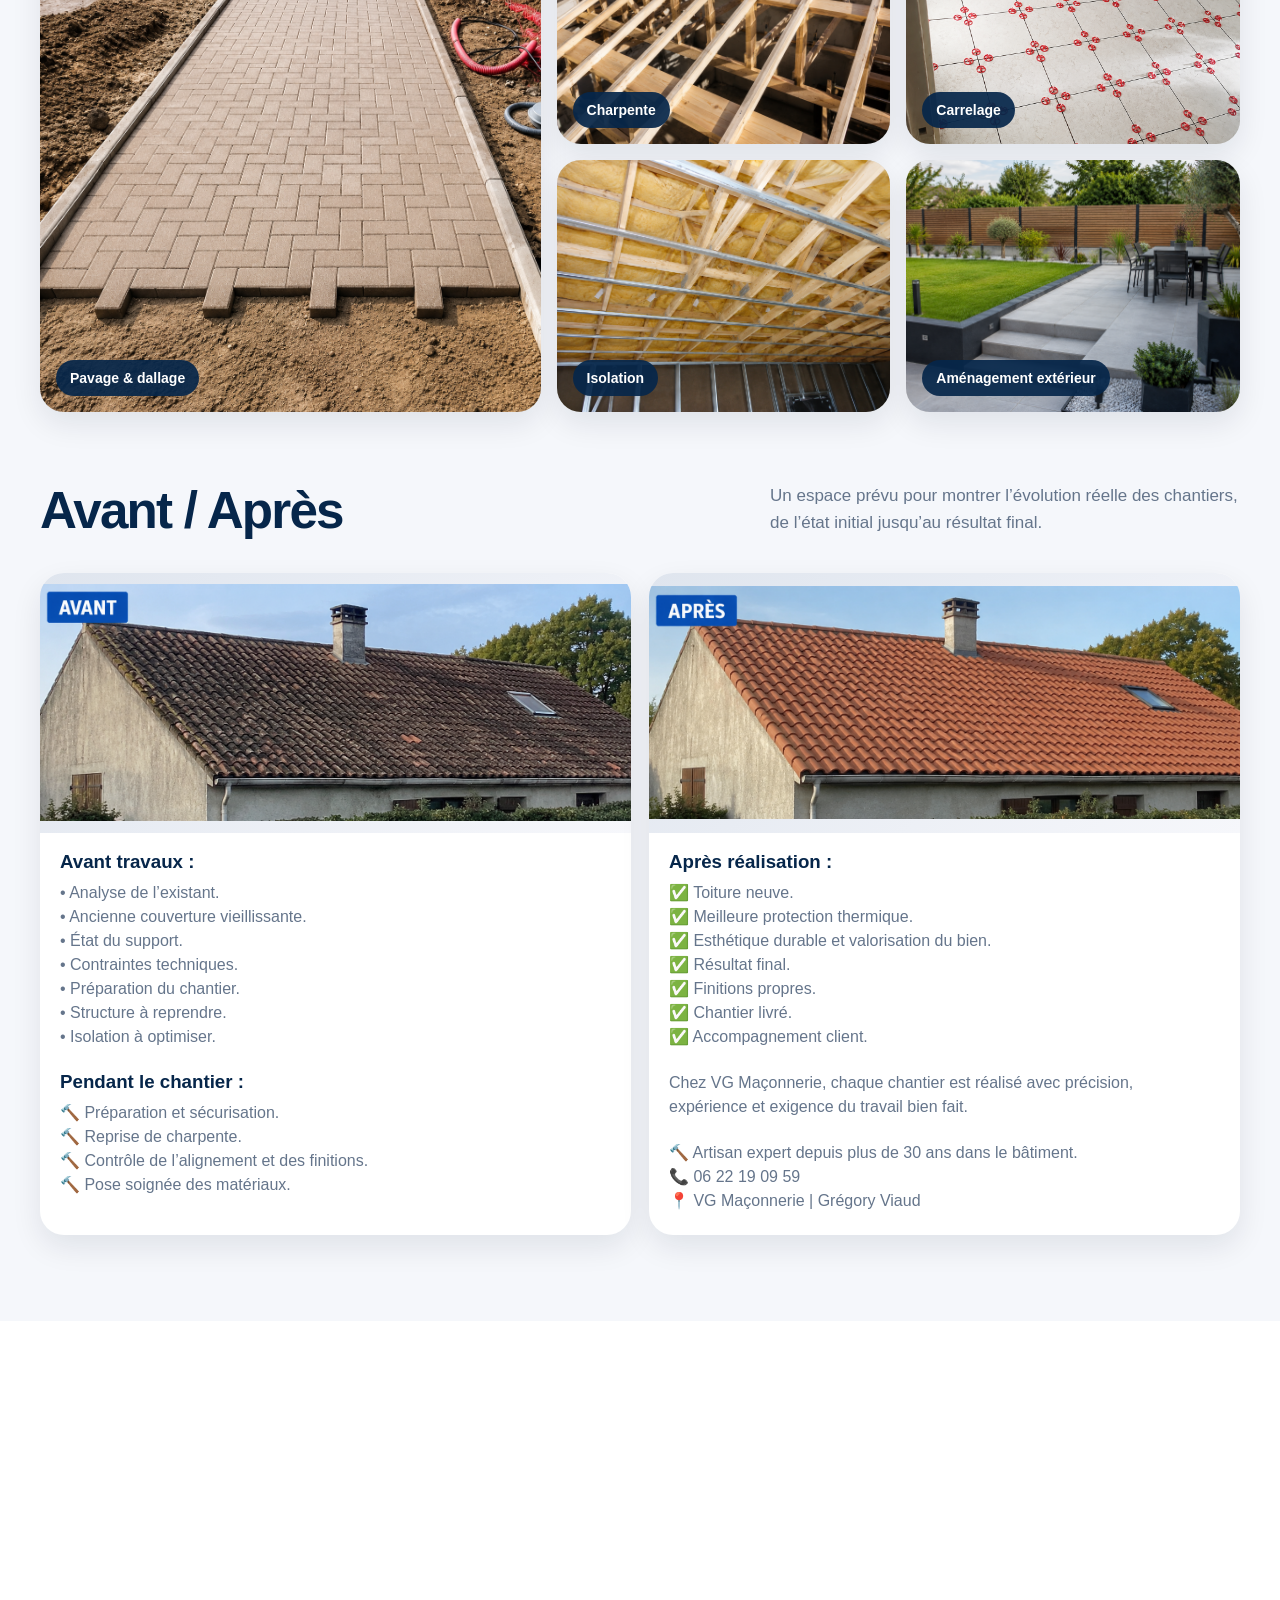
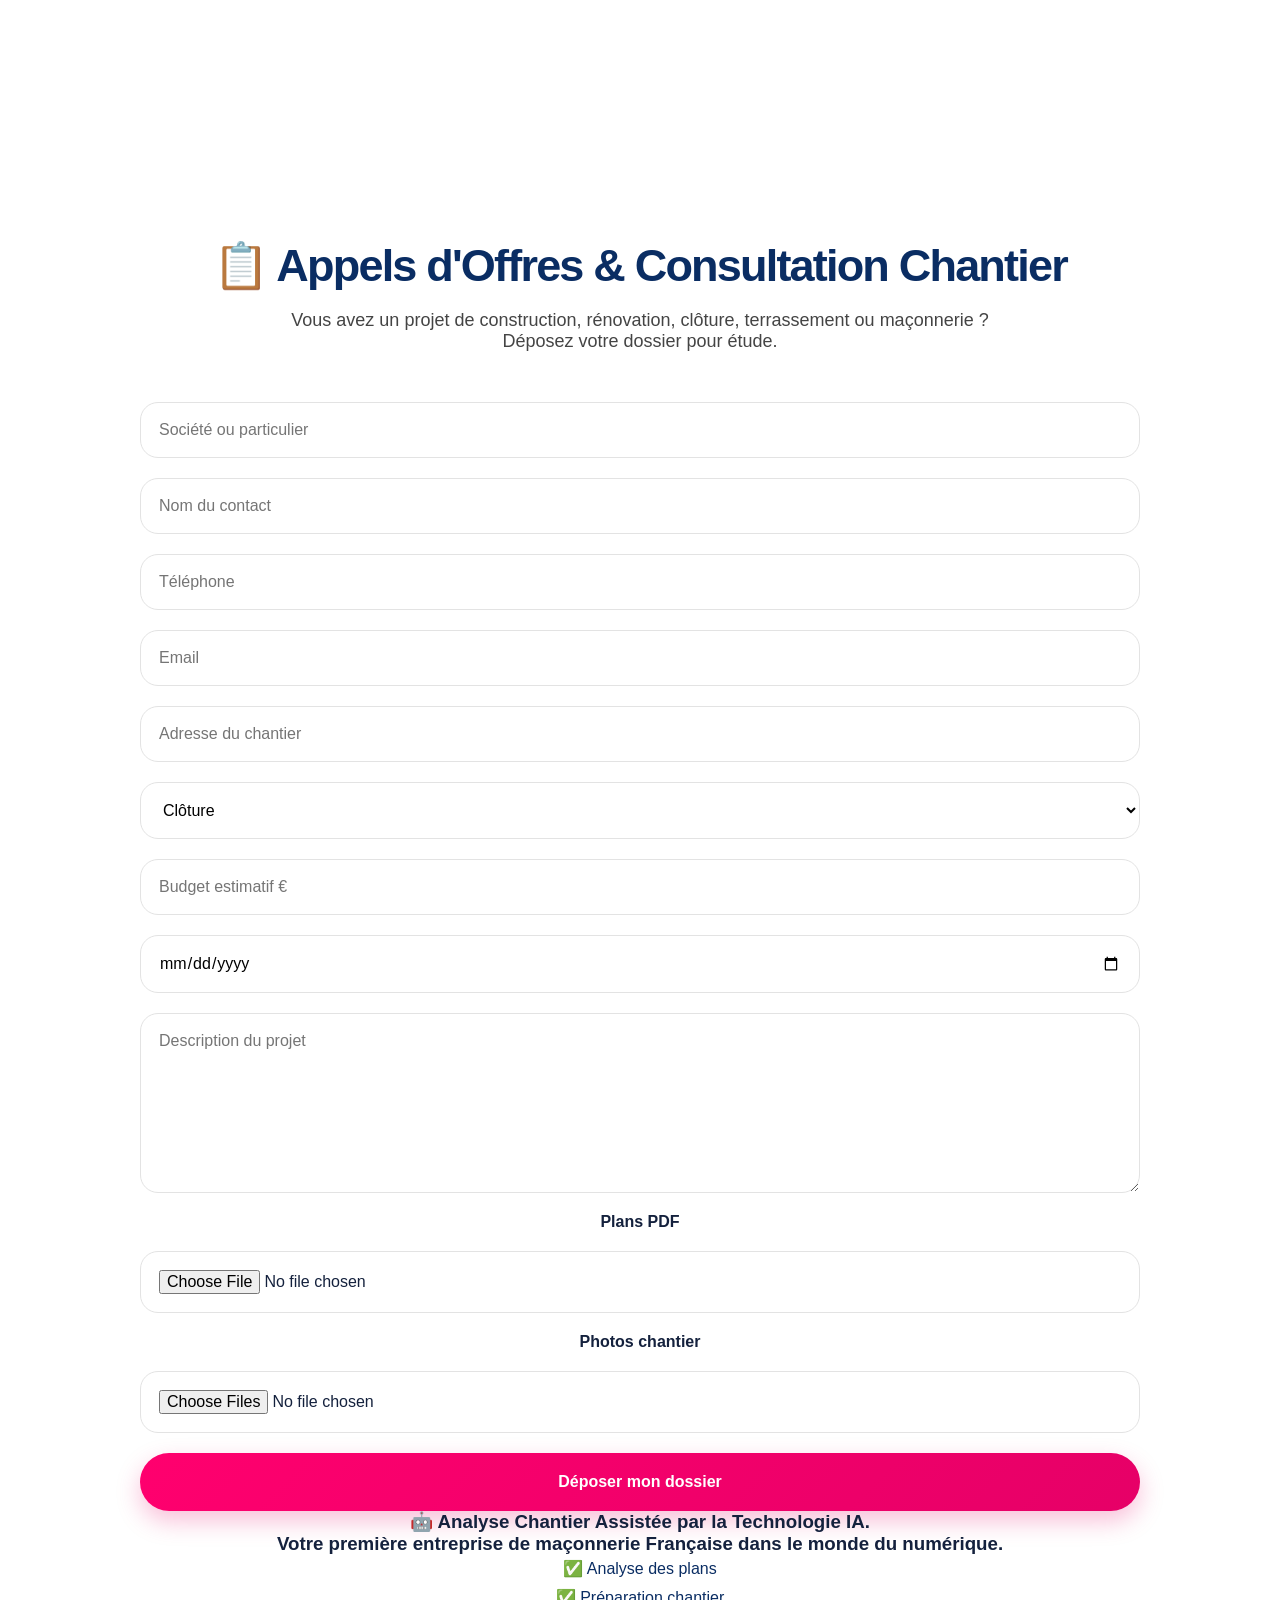
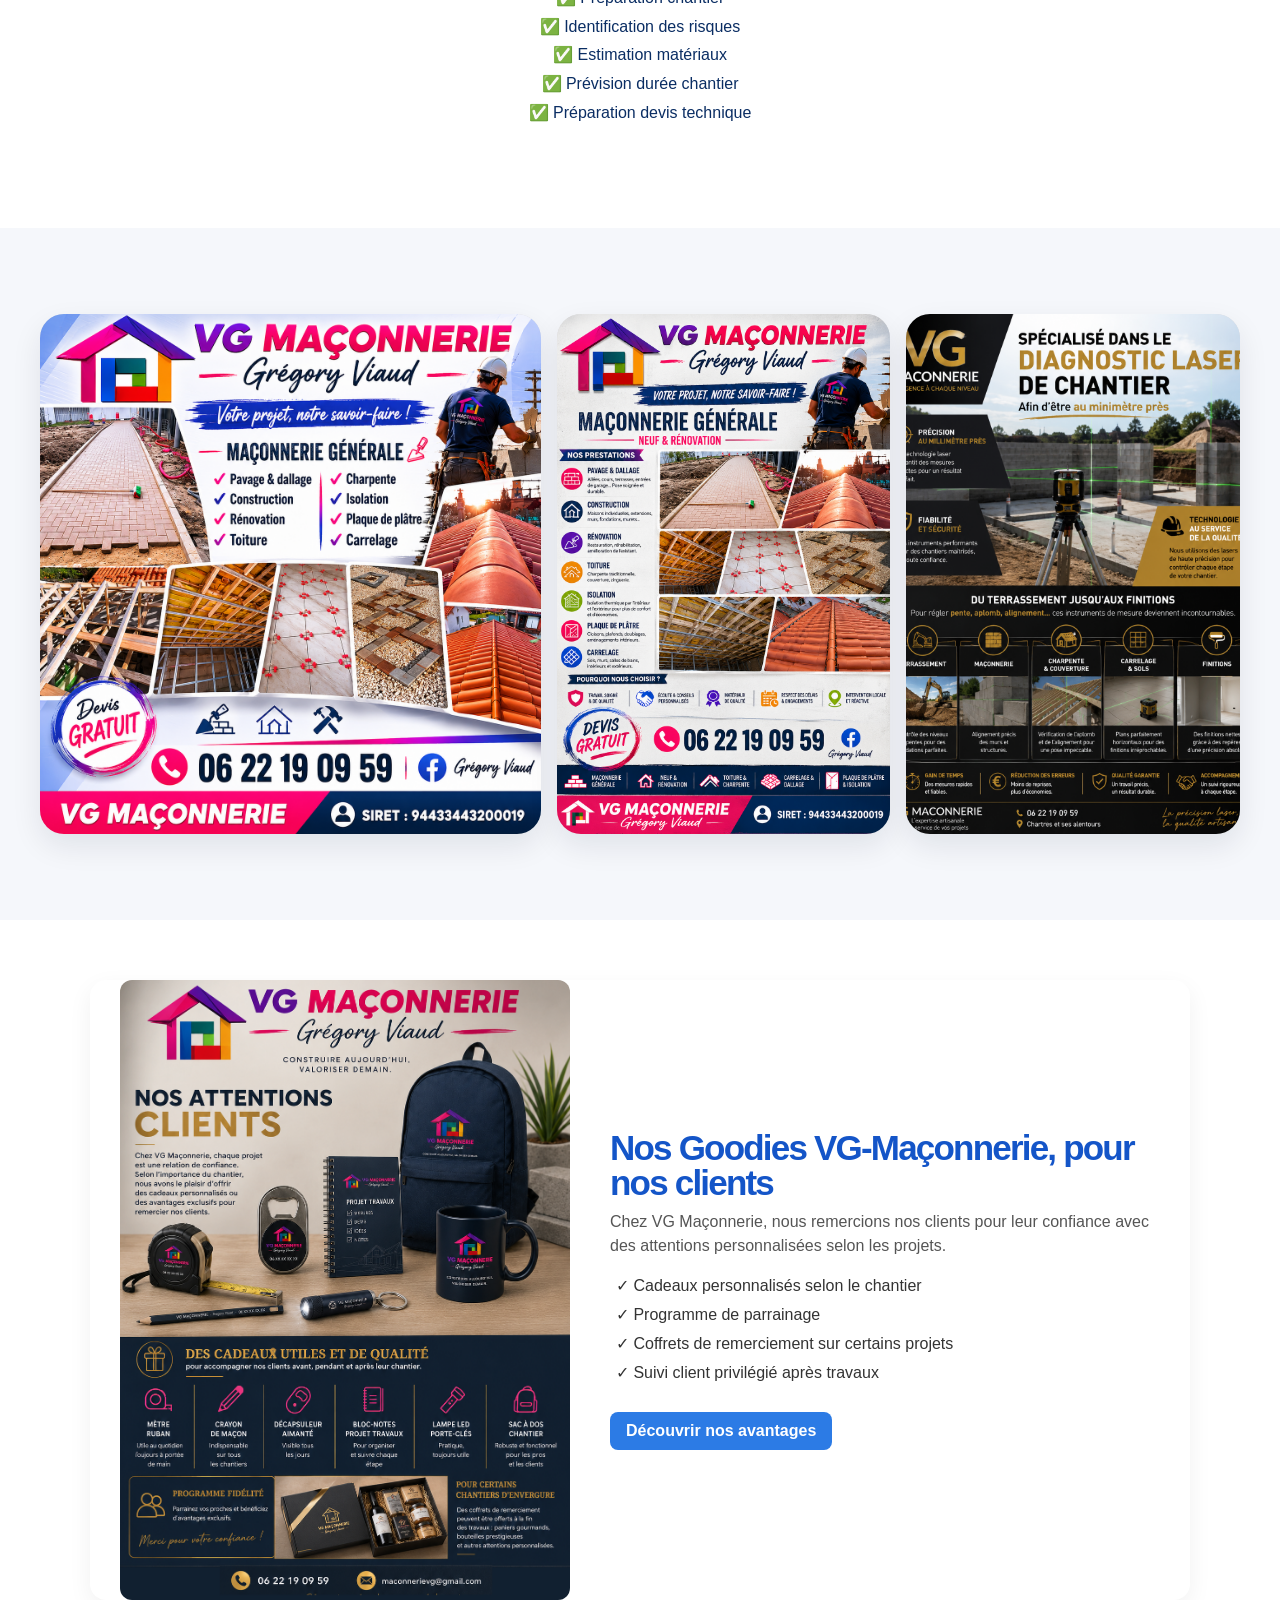
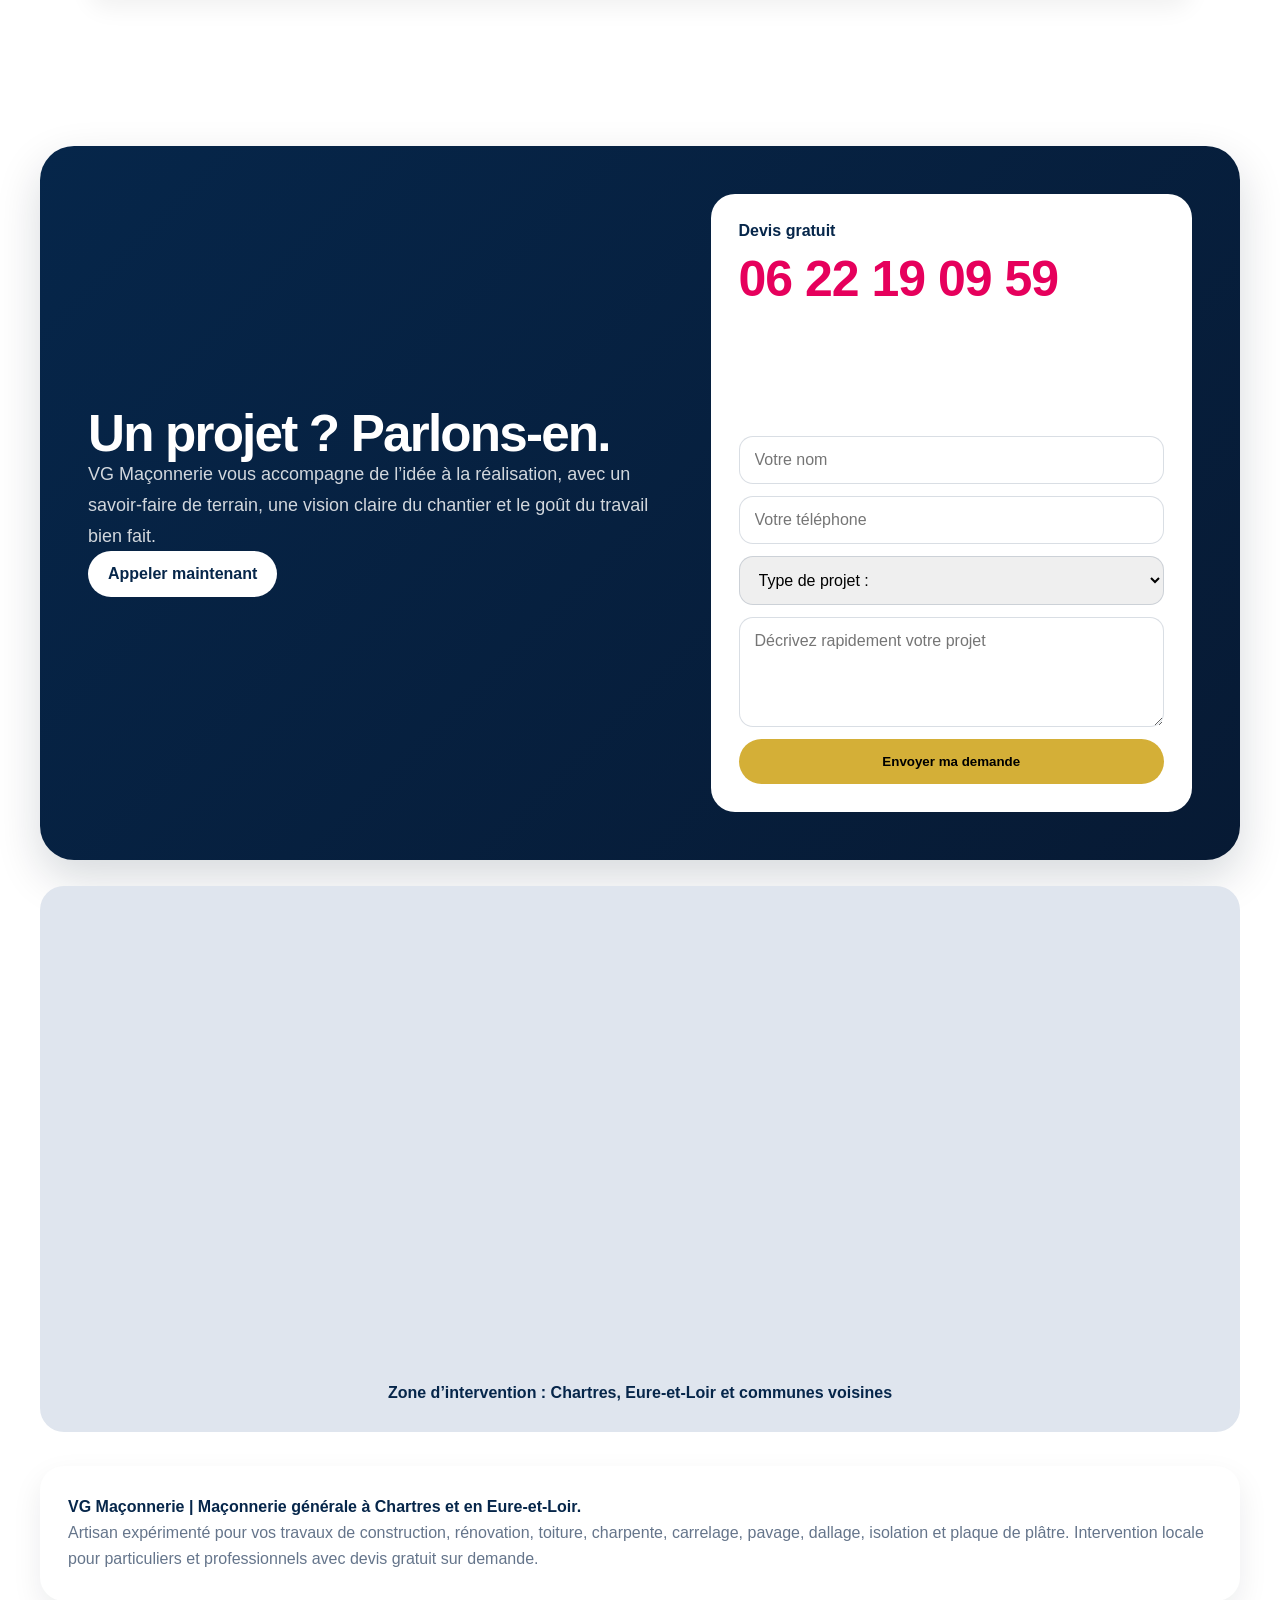
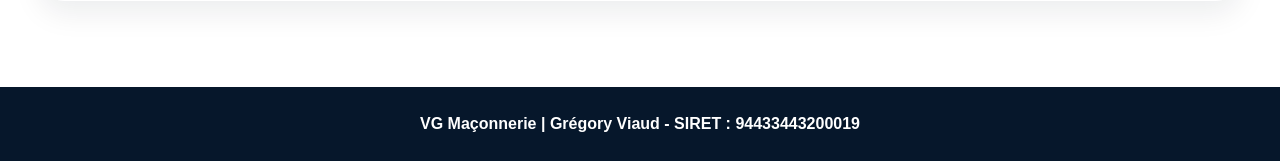
==== commit a4081268: "Add files via upload" ====
--- a/index.html
+++ b/index.html
@@ -377,6 +377,35 @@
     </div>
   </section>
 
+  <section class="attentions-clients">
+
+  <div class="attentions-image">
+    <img src="./img/vg-maconnerie-goodies.png" alt="Attentions clients VG Maçonnerie">
+  </div>
+
+  <div class="attentions-content">
+
+    <h2>Nos Goodies VG-Maçonnerie, pour nos clients</h2>
+
+    <p class="intro">
+      Chez VG Maçonnerie, nous remercions nos clients pour leur confiance avec des attentions personnalisées selon les projets.
+    </p>
+
+    <ul class="liste-avantages">
+      <li>✓ Cadeaux personnalisés selon le chantier</li>
+      <li>✓ Programme de parrainage</li>
+      <li>✓ Coffrets de remerciement sur certains projets</li>
+      <li>✓ Suivi client privilégié après travaux</li>
+    </ul>
+
+    <a href="#contact" class="btn-avantages">
+      Découvrir nos avantages
+    </a>
+
+  </div>
+
+</section>
+
 <section id="contact" class="section">
     <div class="container">
       <div class="quote">
--- a/css/main.css
+++ b/css/main.css
@@ -807,4 +807,118 @@
     color:#d4af37;
     padding:15px 30px;
     text-decoration:none;
+}
+
+* {
+  margin: 0;
+  padding: 0;
+  box-sizing: border-box;
+  font-family: Arial, sans-serif;
+}
+
+/* SECTION PRINCIPALE ULTRA LIGHT */
+.attentions-clients {
+  display: flex;
+  align-items: center;
+  gap: 40px;
+
+  max-width: 1100px;
+  margin: 60px auto;
+  padding: 30px;
+
+  background: #ffffff;
+  border-radius: 16px;
+
+  box-shadow: 0 8px 25px rgba(0,0,0,0.06);
+
+  /* HAUTEUR CONTRÔLÉE */
+  min-height: 620px;
+  max-height: 620px;
+}
+
+/* IMAGE PLUS DISCRÈTE */
+.attentions-image {
+  flex: 0.45;
+  overflow: hidden;
+  border-radius: 12px;
+}
+
+.attentions-image img {
+  width: 100%;
+  height: 100%;
+  object-fit: cover;
+
+  /* évite l'effet “plein écran” */
+  max-height: 620px;
+  transform: scale(1.02);
+}
+
+/* TEXTE PLUS PRIORITAIRE */
+.attentions-content {
+  flex: 0.55;
+  display: flex;
+  flex-direction: column;
+  justify-content: center;
+}
+
+.attentions-content h2 {
+  font-size: 35px;
+  color: #1455c8;
+  margin-bottom: 10px;
+}
+
+.intro {
+  font-size: 16px;
+  color: #555;
+  margin-bottom: 18px;
+  line-height: 1.5;
+}
+
+/* LISTE */
+.liste-avantages {
+  list-style: none;
+  margin-bottom: 20px;
+}
+
+.liste-avantages li {
+  font-size: 16px;
+  color: #333;
+  margin-bottom: 10px;
+  padding-left: 6px;
+}
+
+/* BOUTON */
+.btn-avantages {
+  display: inline-block;
+  width: fit-content;
+
+  padding: 10px 16px;
+  border-radius: 8px;
+
+  background: #2c7be5;
+  color: white;
+  text-decoration: none;
+  font-weight: 700;
+  
+  font-size: 16px;
+  transition: 0.25s ease;
+}
+
+.btn-avantages:hover {
+  background: #1f5fc2;
+  transform: translateY(-2px);
+}
+
+/* RESPONSIVE */
+@media (max-width: 900px) {
+  .attentions-clients {
+    flex-direction: column;
+    max-height: none;
+    min-height: auto;
+  }
+
+  .attentions-image {
+    width: 100%;
+    height: 220px;
+  }
 }
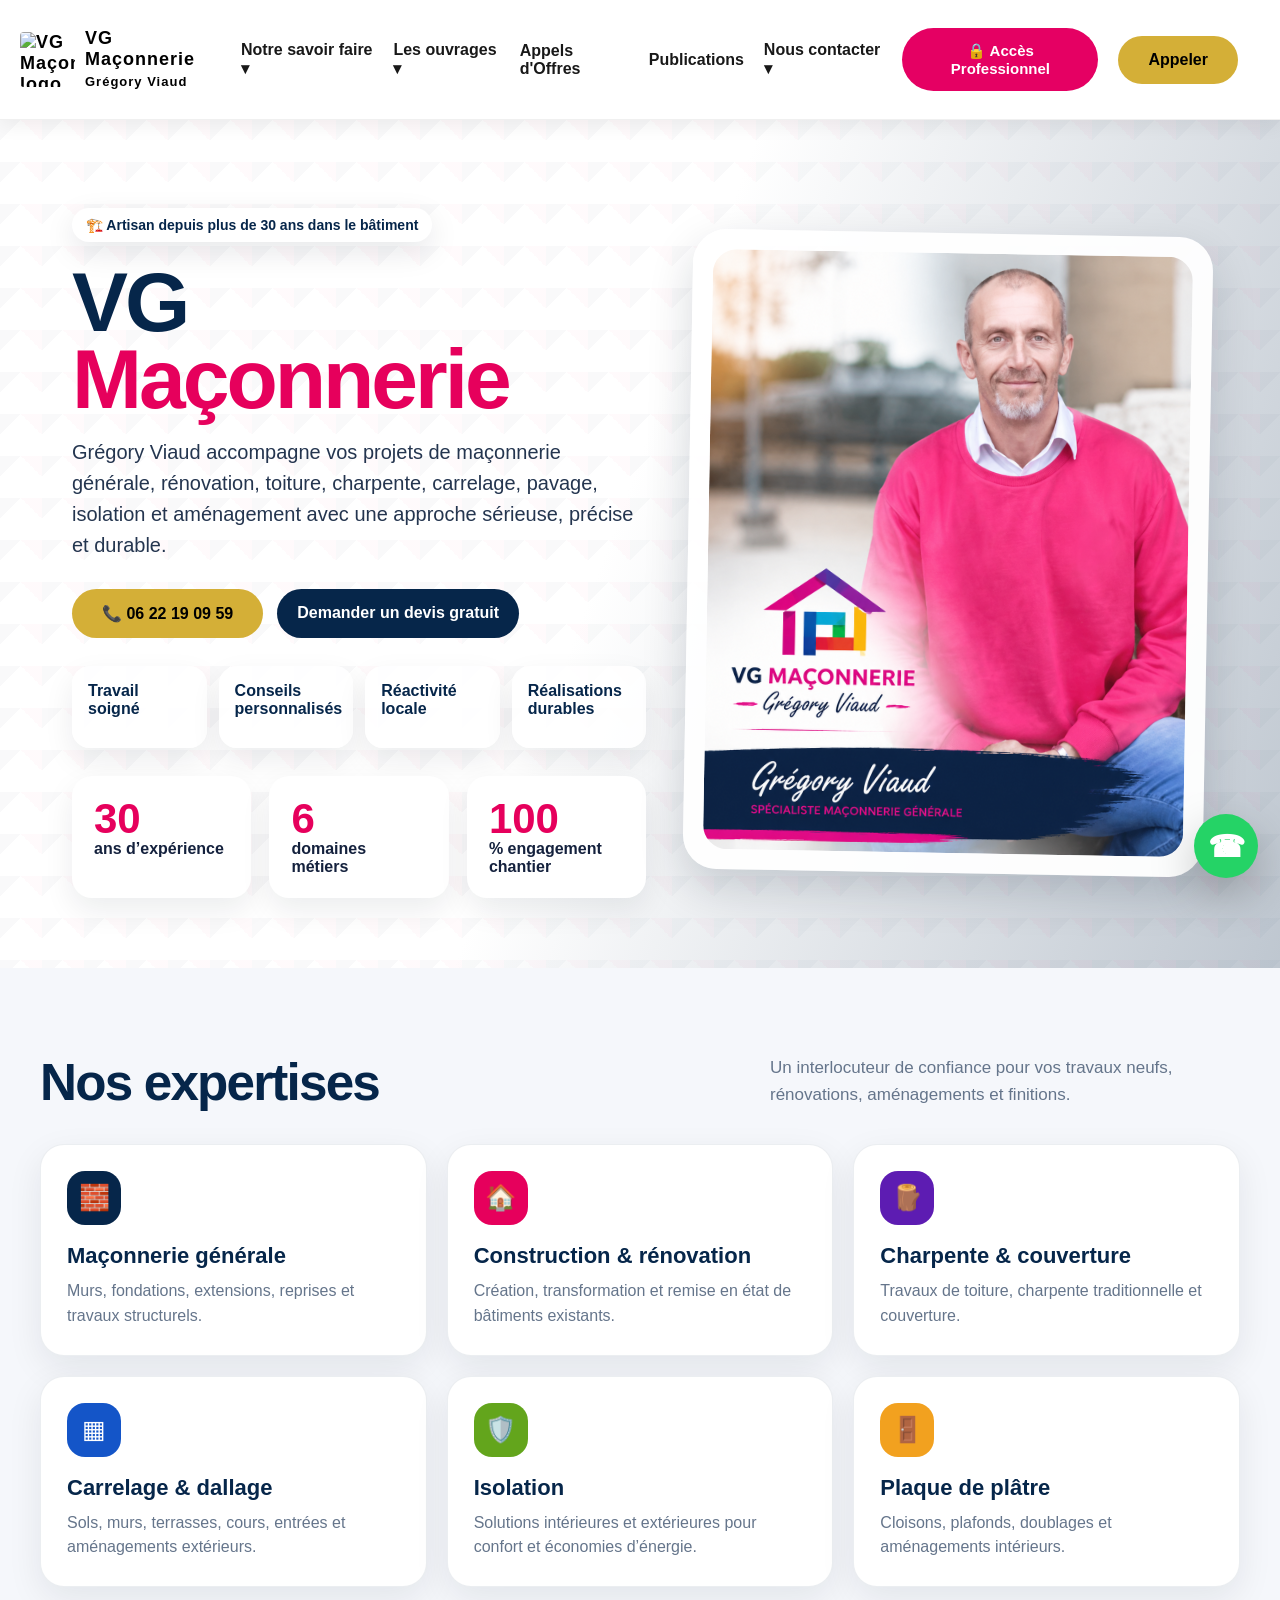
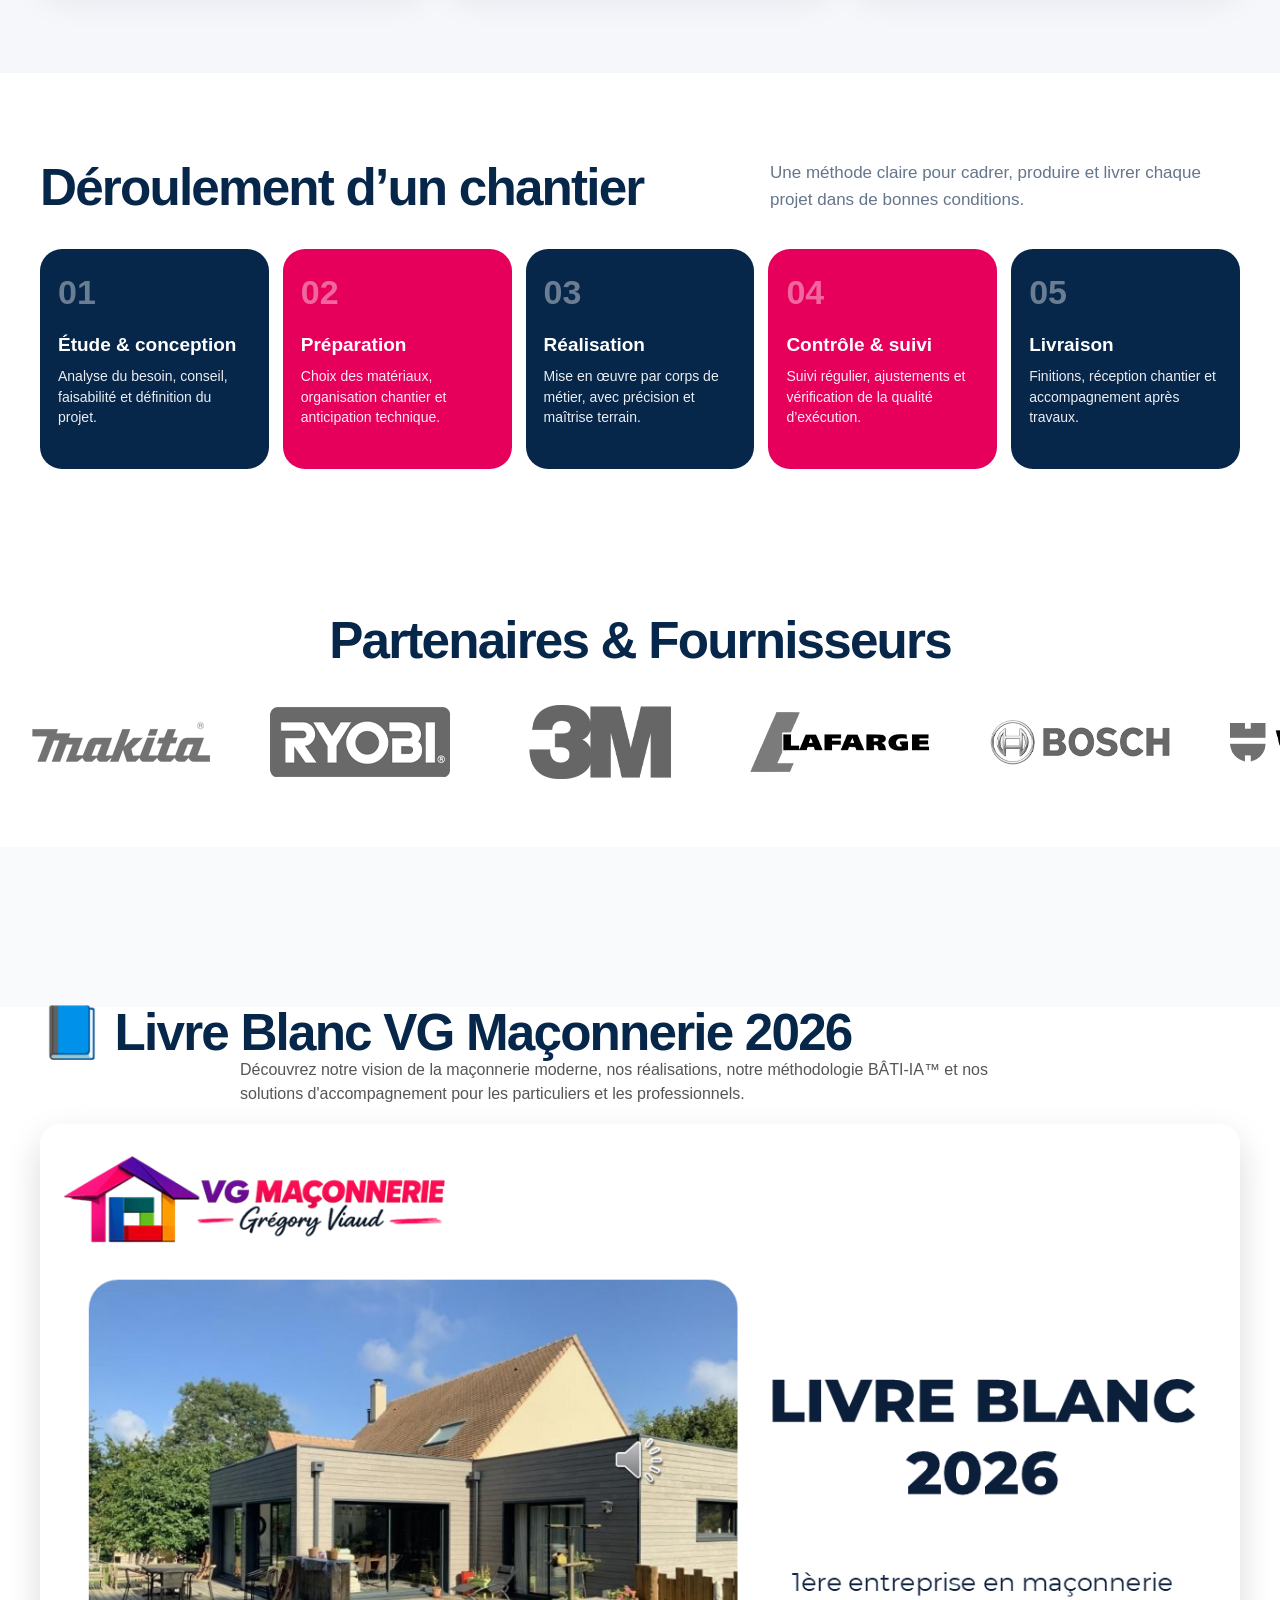
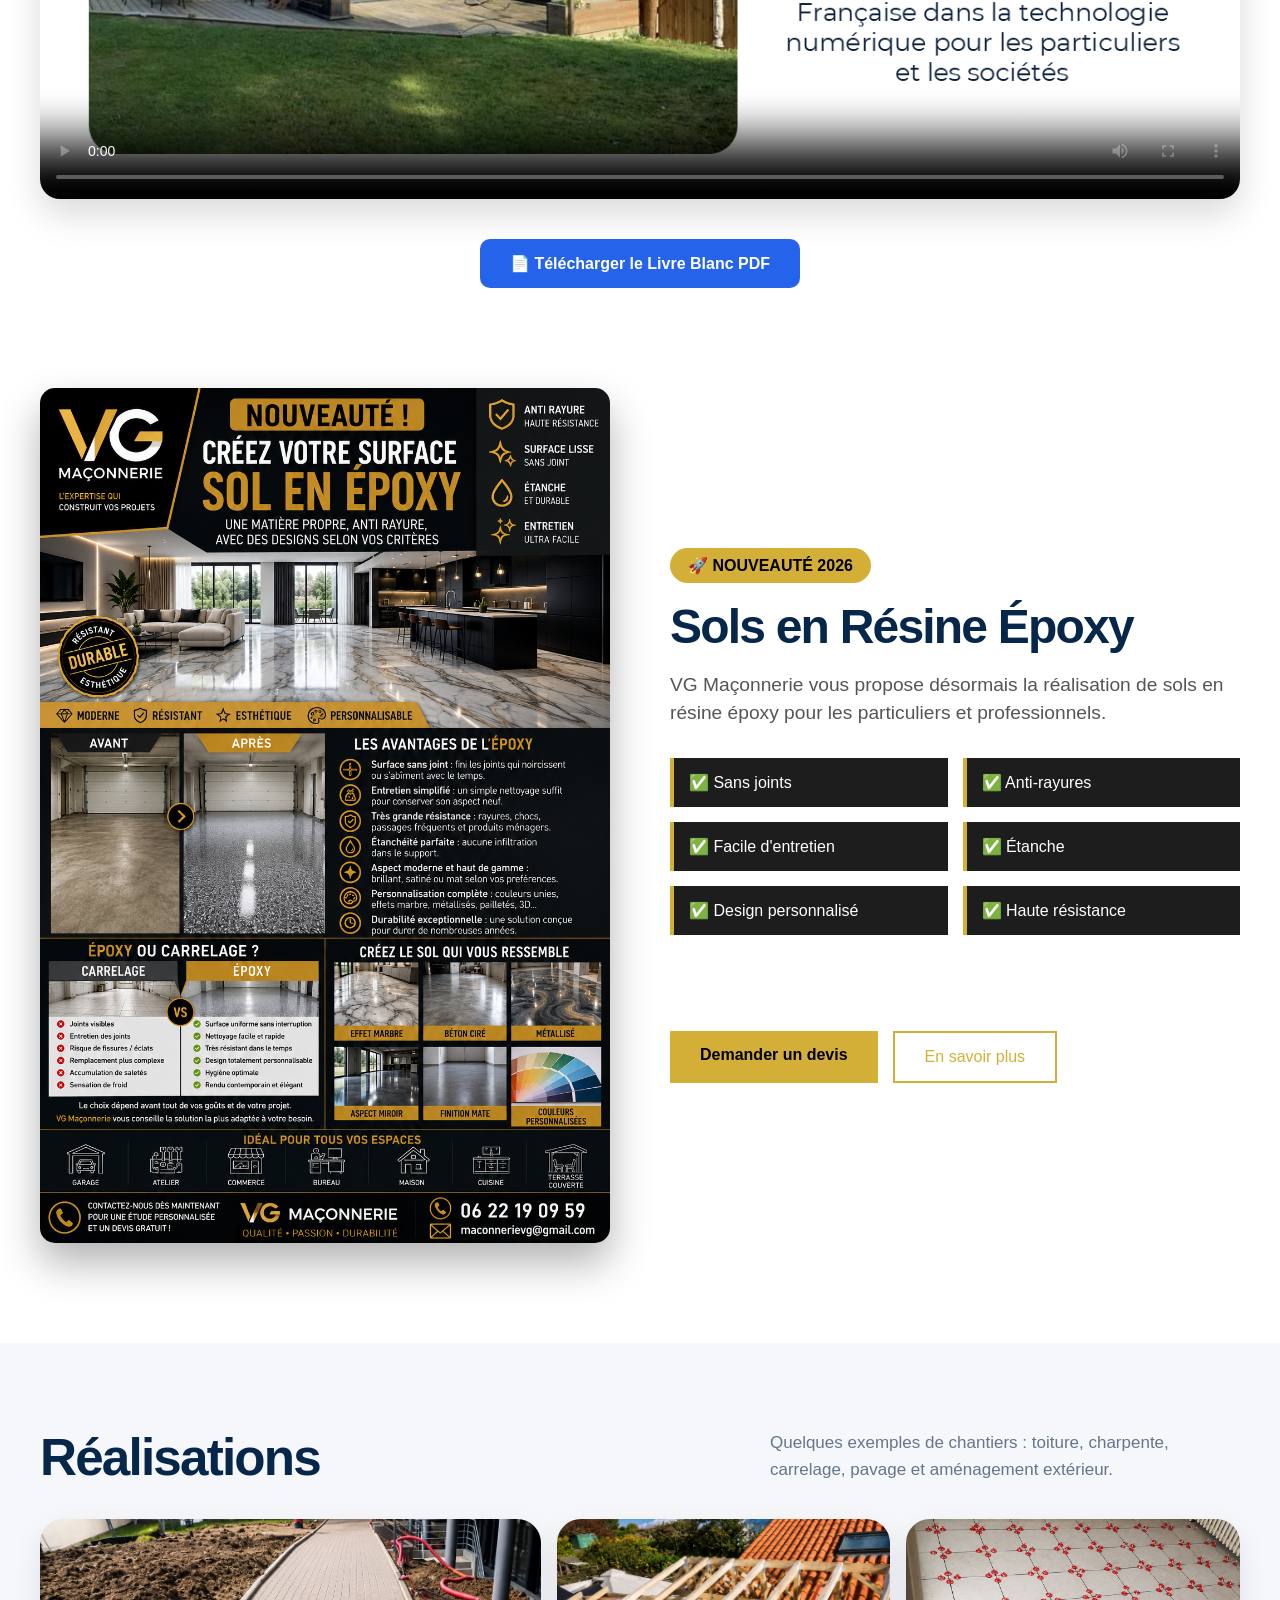
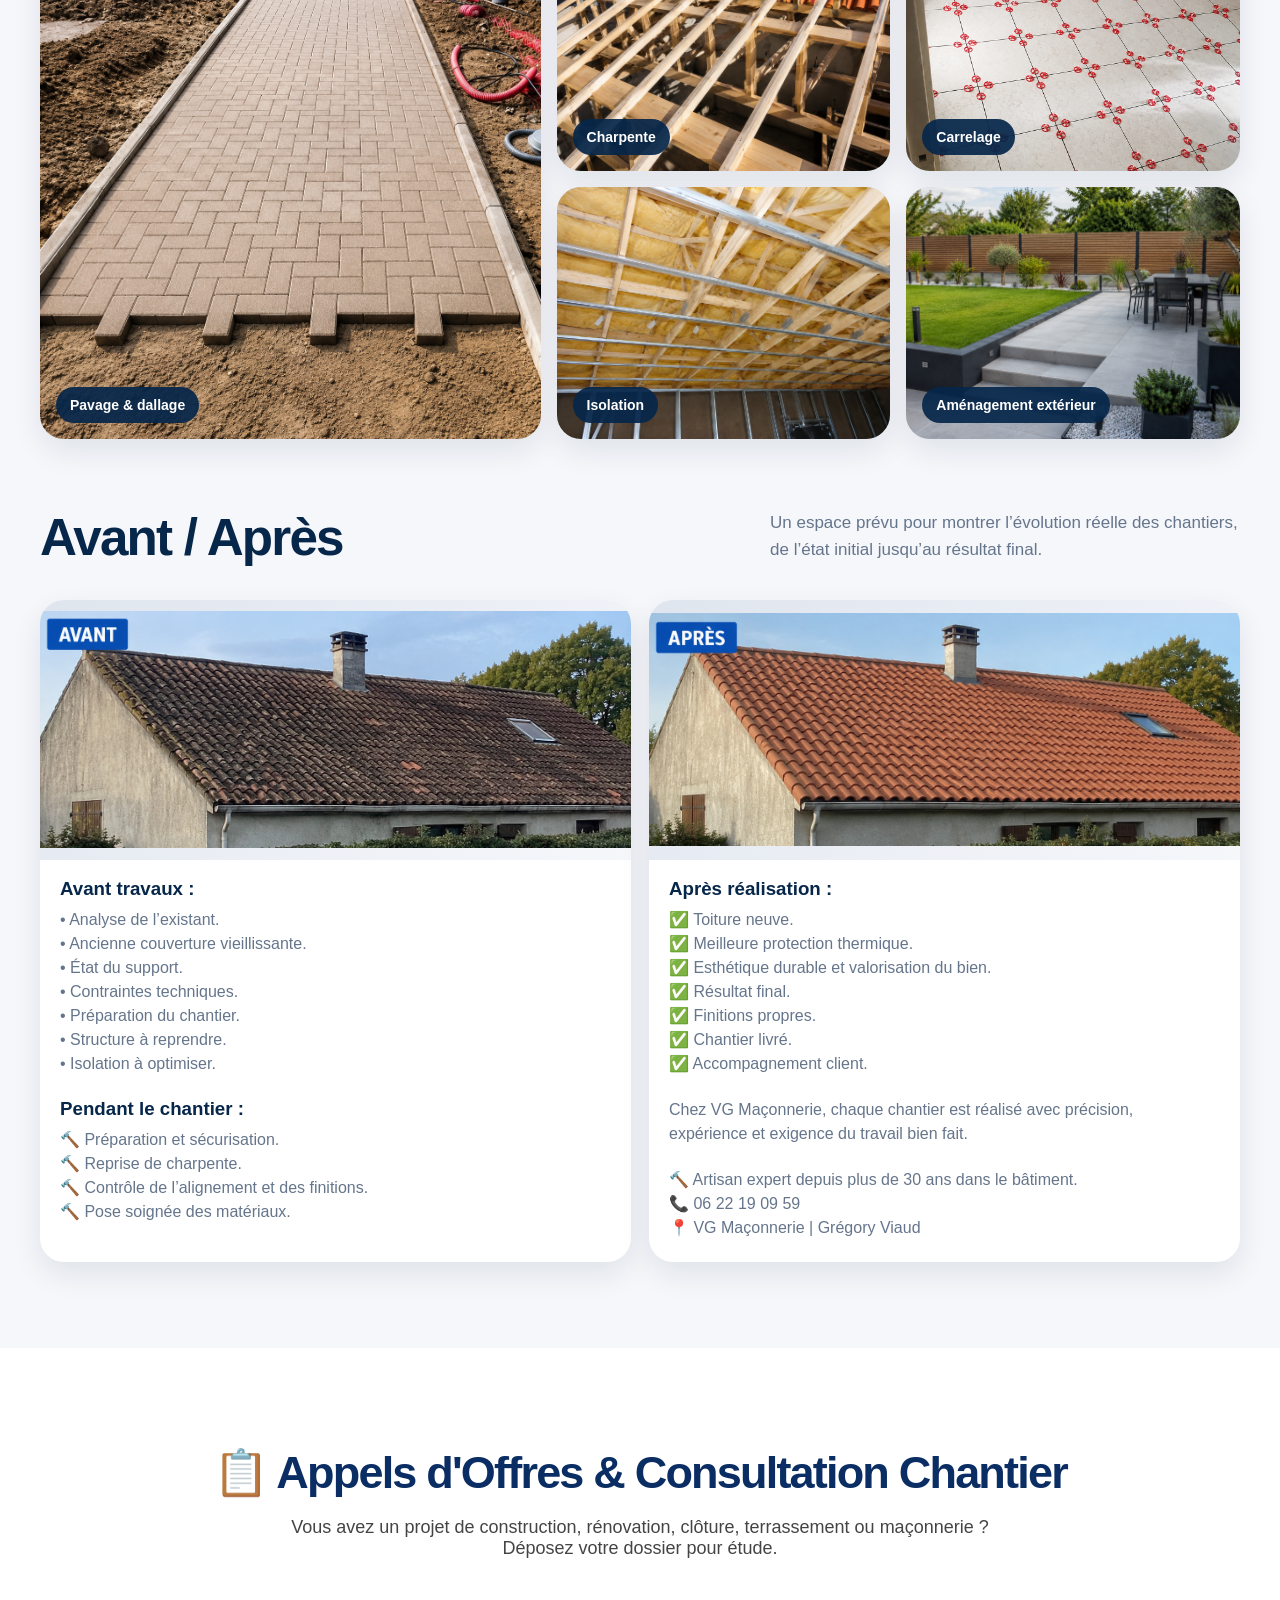
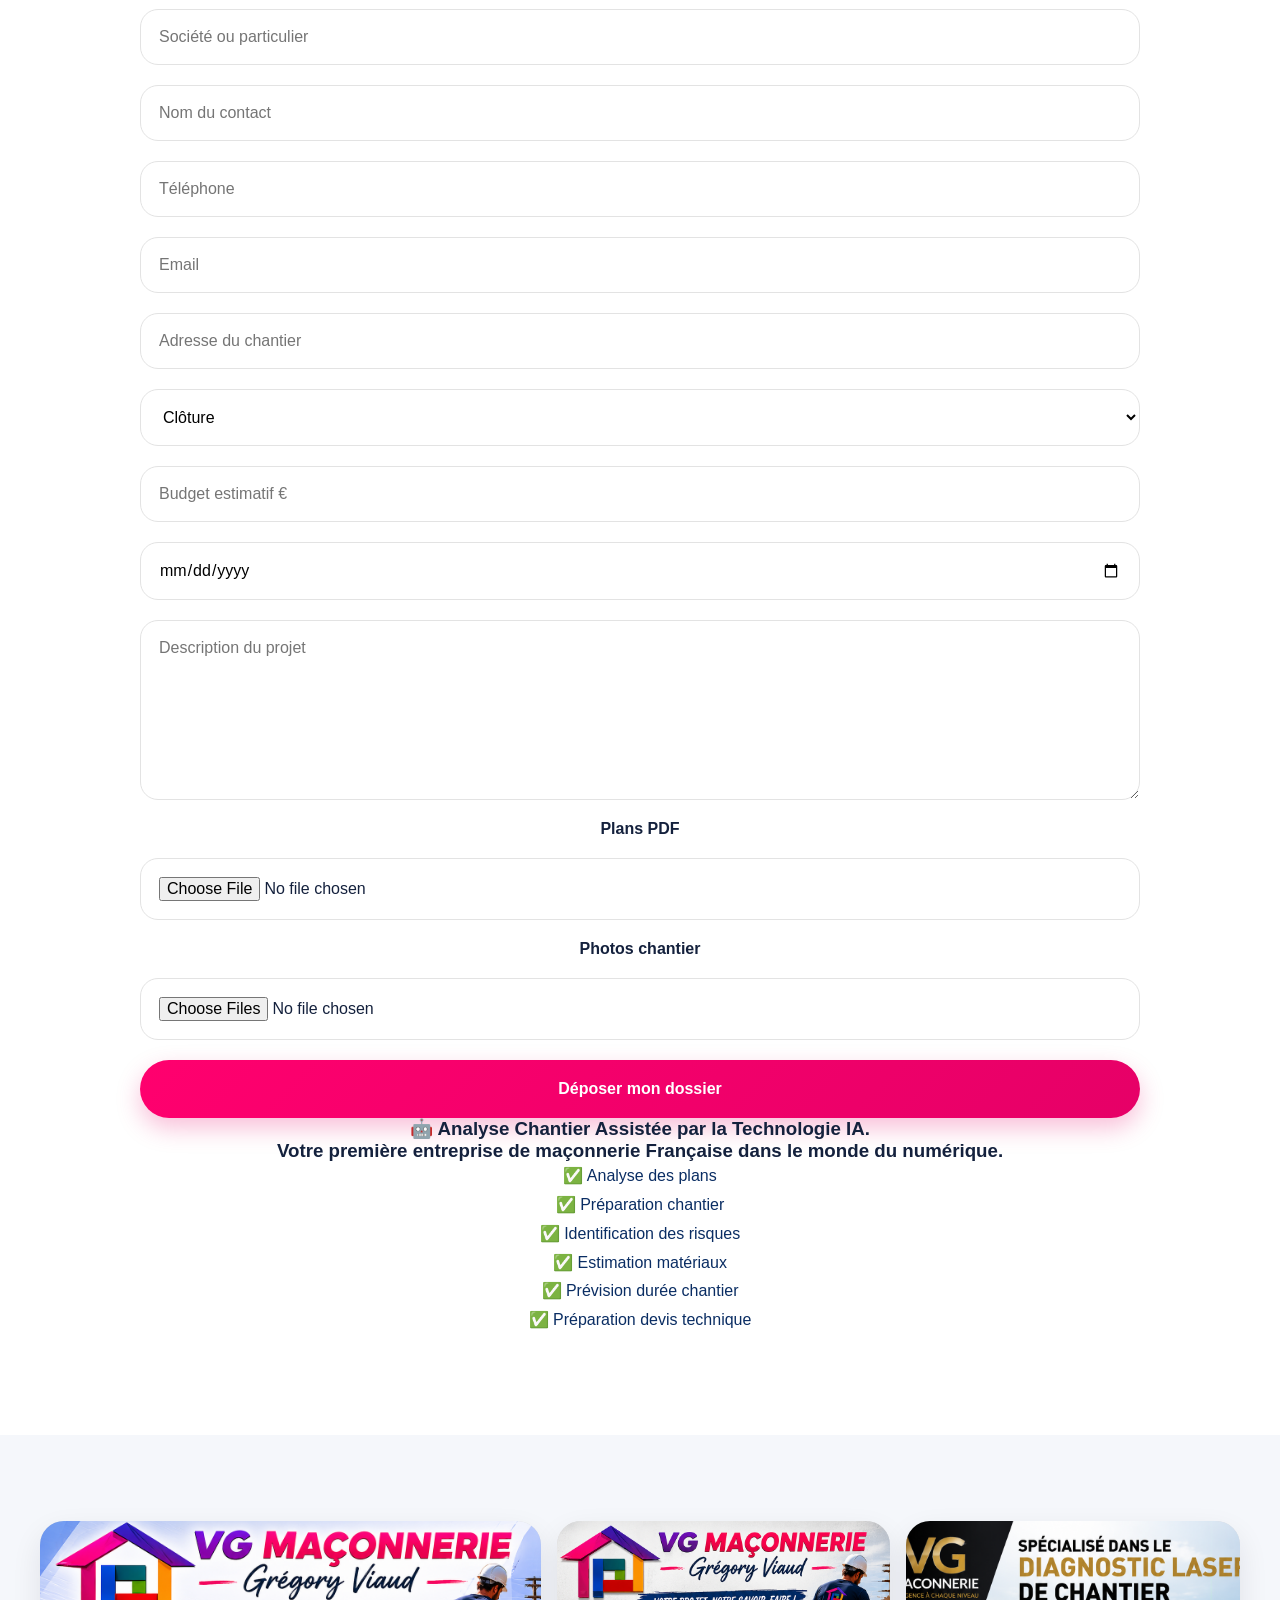
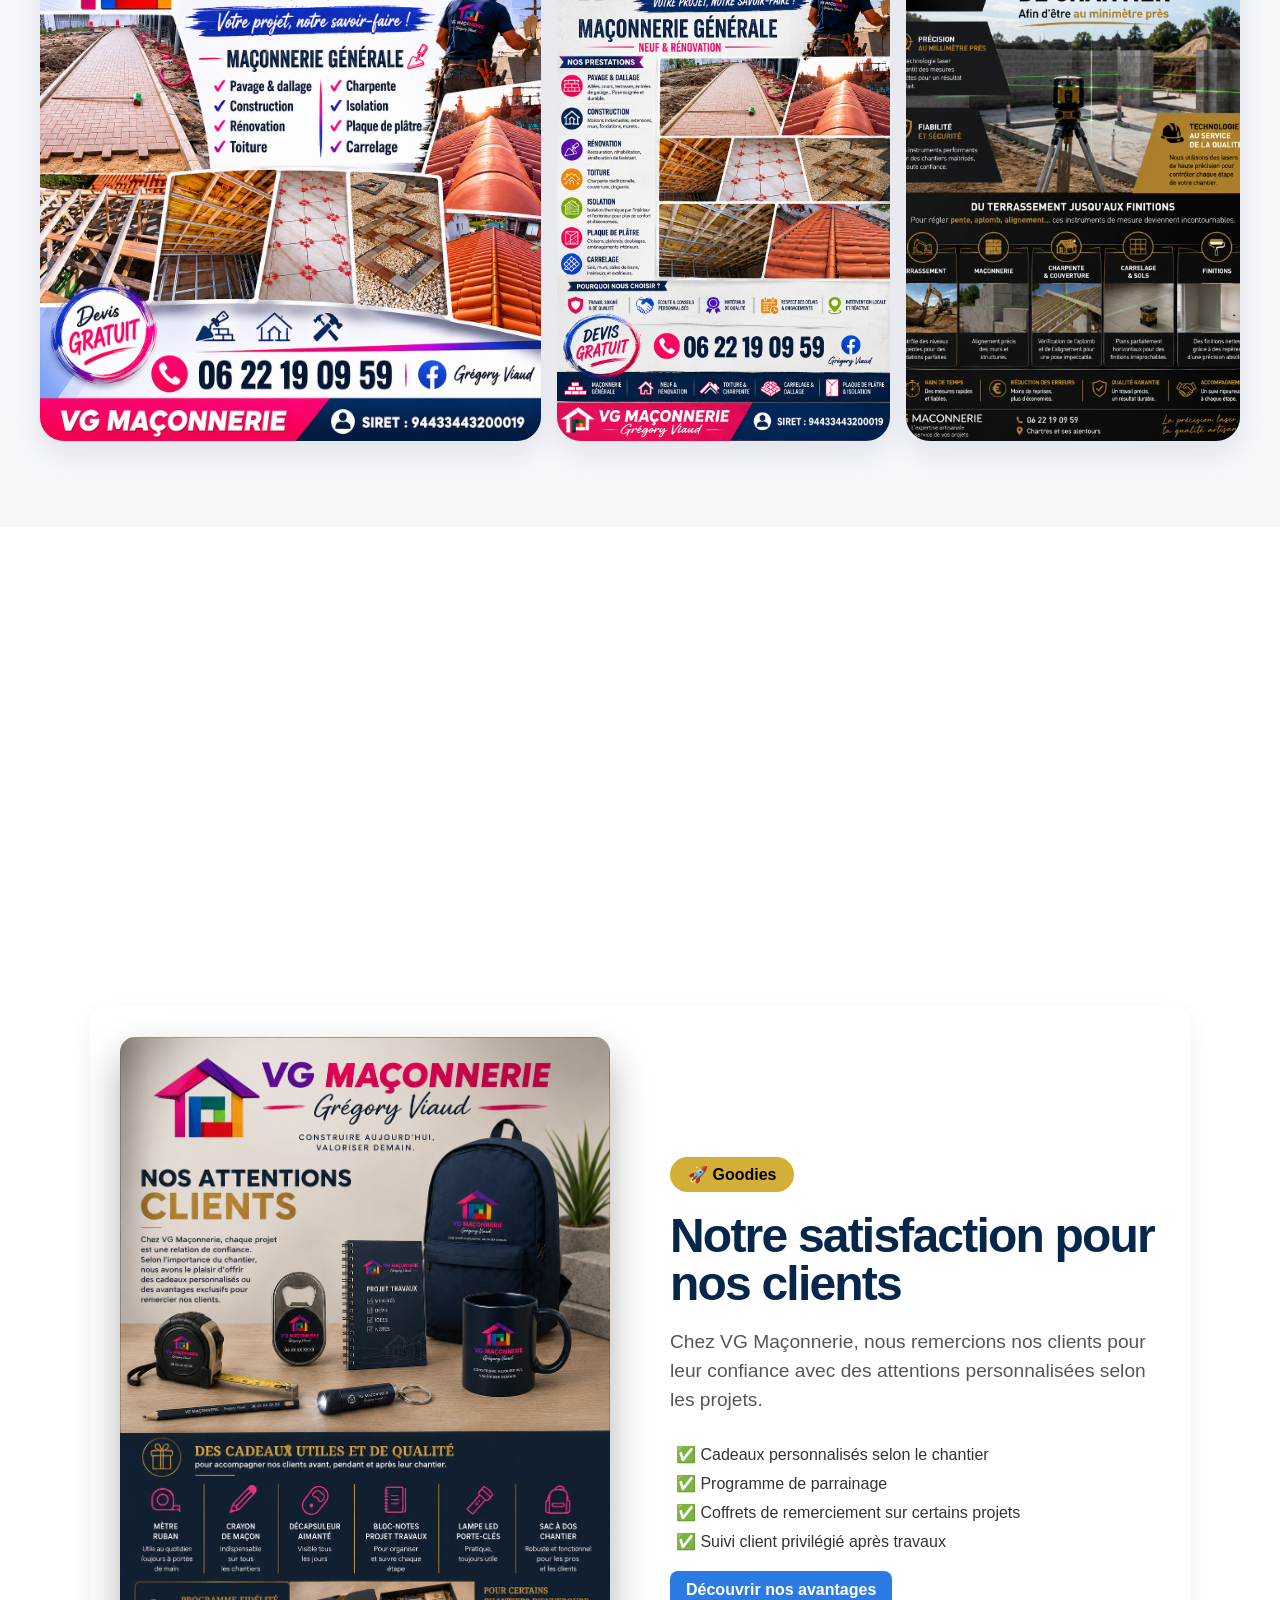
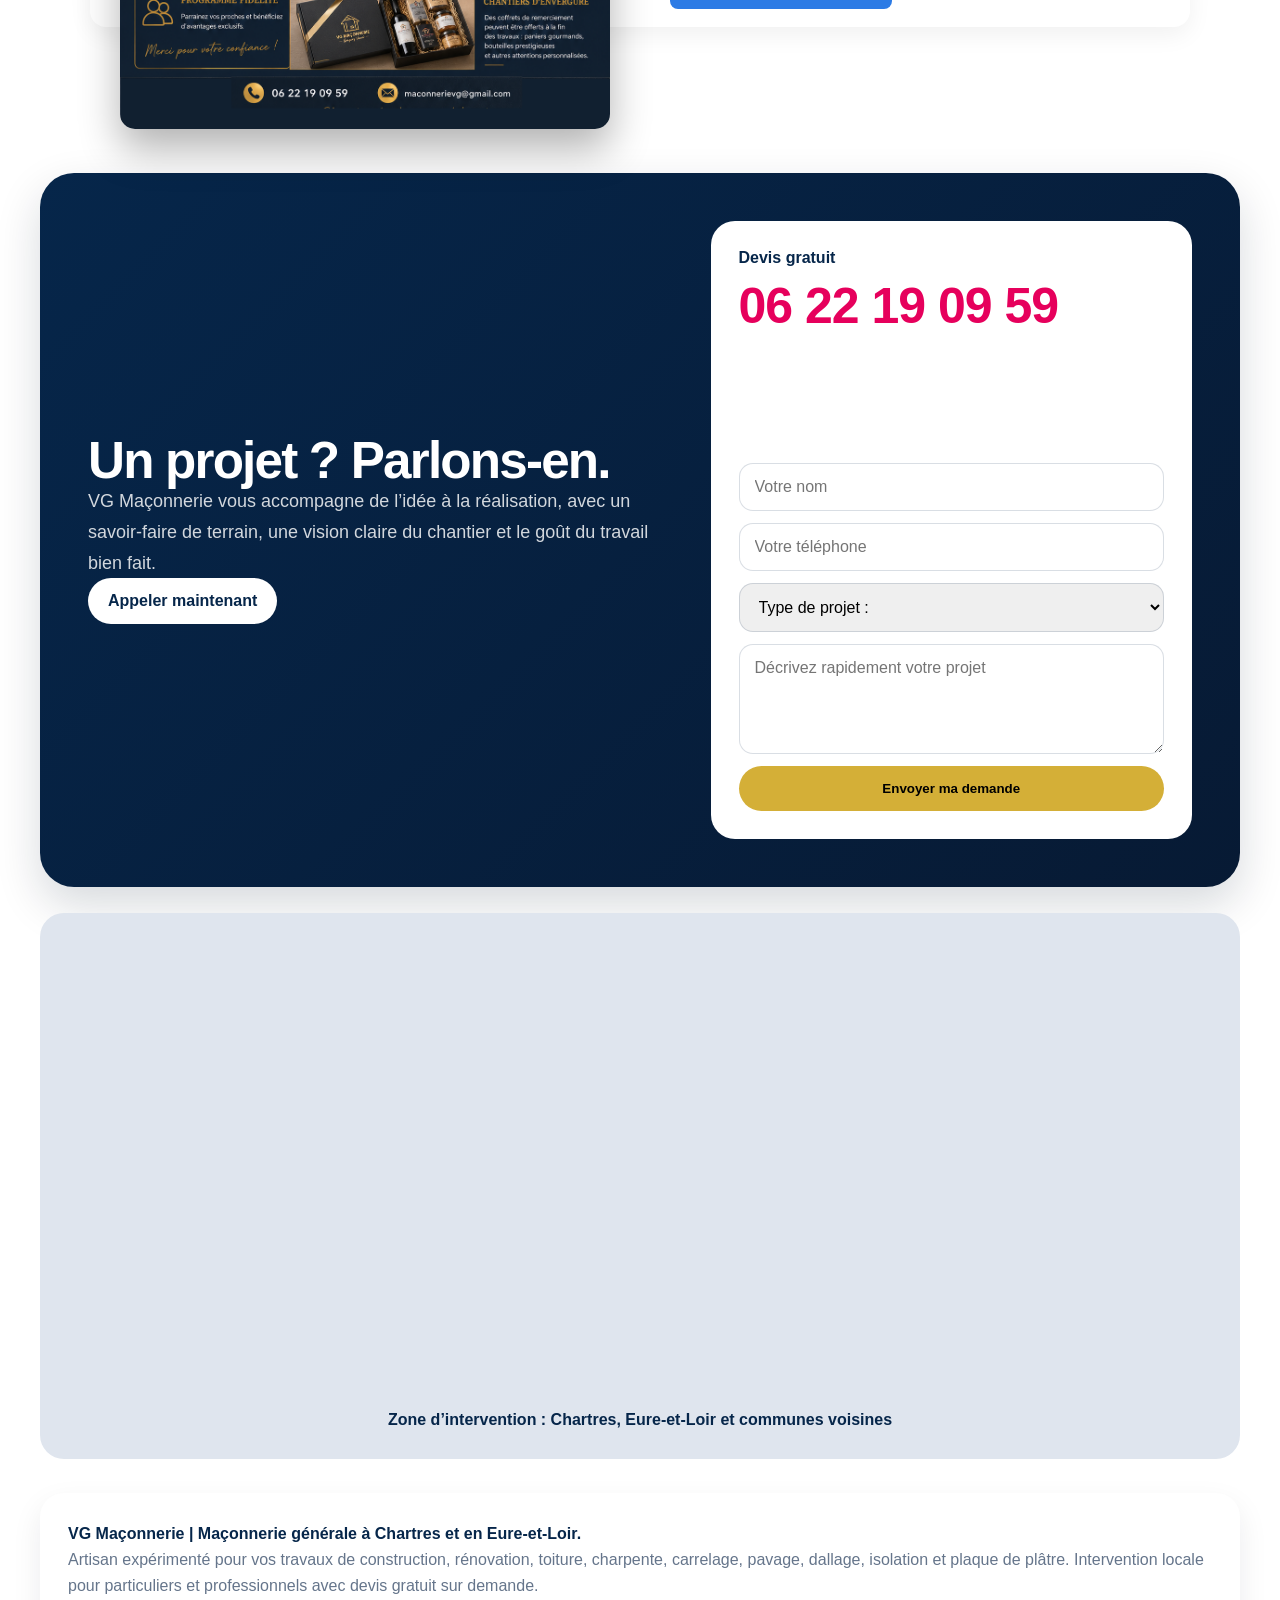
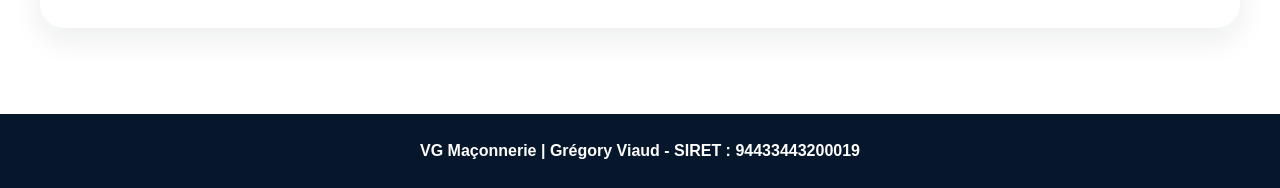
==== commit 6d3e673c: "Add files via upload" ====
--- a/index.html
+++ b/index.html
@@ -31,23 +31,59 @@
   <title>VG Maçonnerie - Grégory Viaud</title>
 </head>
 <body>
-  <header class="topbar">
-    <nav class="nav">
-      <a class="brand" href="#accueil">
-        <span class="brand-logo"></span>
-        <span>VG MAÇONNERIE<br><small>Grégory Viaud</small></span>
-      </a>
-      <div class="nav-links">
-        <a href="#expertises">Expertises</a>
-        <a href="#deroulement">Déroulement</a>
-        <a href="#realisations">Réalisations</a>
-        <a href="#appel-offre">Appels d'offres</a>
-        <a href="#contact">Contact</a>
-      </div>
-      <button class="btn-pro" onclick="ouvrirBatiIA()">🔒 Accès Professionnel</button>
+  
+   
+  <header class="header">
+
+  <div class="logo">
+  <a href="#"><img src="./img/logo.png" alt="VG Maçonnerie logo" class="logo-img"></a>
+  <span><a href="#">VG Maçonnerie<br><span2 class="titre">Grégory Viaud</a></span2></span>
+</div>
+
+  <nav class="nav">
+
+    <input type="checkbox" id="menu-toggle">
+    <label for="menu-toggle" class="burger">☰</label>
+
+    <ul class="menu">
+
+      <li class="dropdown">
+        <a href="#">Notre savoir faire ▾</a>
+        <ul class="submenu">
+          <li><a href="#expertises">Expertises</a></li>
+          <li><a href="#deroulement">Déroulement</a></li>
+          <li><a href="#livre-blanc">Livre blanc 2026</a></li>
+        </ul>
+      </li>
+
+      <li class="dropdown">
+        <a href="#">Les ouvrages ▾</a>
+        <ul class="submenu">
+          <li><a href="#epoxy-home">Surface Epoxy (New)</a></li>
+          <li><a href="#realisations">Réalisations</a></li>
+        </ul>
+      </li>
+
+      <li><a href="#appel-offre">Appels d'Offres</a></li>
+      <li><a href="#publications">Publications</a></li> 
+
+      <li class="dropdown">
+        <a href="#">Nous contacter ▾</a>
+        <ul class="submenu">
+          <li><a href="#avis">Avis Clients</a></li>
+          <li><a href="#goodies">Goodies Clients</a></li>
+          <li><a href="#contact">Contact</a></li>
+        </ul>
+      </li>
+      
+    </ul>
+
+    <button class="btn-pro" onclick="ouvrirBatiIA()">🔒 Accès Professionnel</button>
       <a class="btn btn-primary" href="tel:0622190959">Appeler</a>
-    </nav>
-  </header>
+
+  </nav>
+
+</header>
 
   <main id="accueil" class="hero">
     <div class="hero-inner">
@@ -136,9 +172,41 @@
     </div>
 </section>
 
+<section id="livre-blanc" class="livre-blanc"></section>
+
+    <div class="container">
+
+        <h2>📘 Livre Blanc VG Maçonnerie 2026</h2>
+
+        <p class="intro">
+            Découvrez notre vision de la maçonnerie moderne, nos réalisations,
+            notre méthodologie BÂTI-IA™ et nos solutions d'accompagnement
+            pour les particuliers et les professionnels.
+        </p>
+
+        <div class="video-container">
+            <video controls preload="metadata" poster="./img/couverture-livre-blanc.png" alt="Livre blanc VG Maçonnerie">
+                <source src="./img/LIVRE-BLANC-2026.mp4" type="video/mp4">
+                Votre navigateur ne supporte pas la lecture vidéo.
+            </video>
+        </div>
+
+        <div class="actions">
+
+            <a href="./doc/LIVRE-BLANC-VG-2026.pdf"
+               class="btn-pdf"
+               target="_blank">
+               📄 Télécharger le Livre Blanc PDF
+            </a>
+
+        </div>
+
+    </div>
+
+</section>
+
 <!-- SECTION SOL EPOXY -->
-
-<section class="epoxy-home">
+<section id="epoxy-home" class="epoxy-home">
     <div class="container">
 
         <div class="epoxy-grid">
@@ -195,39 +263,6 @@
         </div>
 
     </div>
-</section>
-
-<section class="livre-blanc">
-
-    <div class="container">
-
-        <h1>📘 Livre Blanc VG Maçonnerie 2026</h1>
-
-        <p class="intro">
-            Découvrez notre vision de la maçonnerie moderne, nos réalisations,
-            notre méthodologie BÂTI-IA™ et nos solutions d'accompagnement
-            pour les particuliers et les professionnels.
-        </p>
-
-        <div class="video-container">
-            <video controls preload="metadata" poster="./img/couverture-livre-blanc.png" alt="Livre blanc VG Maçonnerie">
-                <source src="./img/LIVRE-BLANC-2026.mp4" type="video/mp4">
-                Votre navigateur ne supporte pas la lecture vidéo.
-            </video>
-        </div>
-
-        <div class="actions">
-
-            <a href="./doc/LIVRE-BLANC-VG-2026.pdf"
-               class="btn-pdf"
-               target="_blank">
-               📄 Télécharger le Livre Blanc PDF
-            </a>
-
-        </div>
-
-    </div>
-
 </section>
 
   <section id="realisations" class="section alt reveal">
@@ -289,20 +324,6 @@
     </div>
   </section>
 
-  <section id="avis" class="section reveal">
-    <div class="container">
-      <div class="section-title">
-        <h2>Avis clients</h2>
-        <p>Zone prévue pour intégrer les vrais avis Google ou les retours clients validés par Grégory.</p>
-      </div>
-      <div class="reviews-grid">
-        <article class="review-card"><div class="stars">★★★★★</div><p>Travail sérieux, chantier propre et résultat conforme aux attentes.</p><strong>Client rénovation</strong></article>
-        <article class="review-card"><div class="stars">★★★★★</div><p>Bon conseil, réalisation soignée et accompagnement clair du début à la fin.</p><strong>Client toiture</strong></article>
-        <article class="review-card"><div class="stars">★★★★★</div><p>Artisan réactif, précis et disponible pour expliquer les étapes du chantier.</p><strong>Client aménagement</strong></article>
-      </div>
-    </div>
-  </section>
-
 <section id="appel-offre" class="appel-offre">
 
 <h2>📋 Appels d'Offres & Consultation Chantier</h2>
@@ -377,33 +398,62 @@
     </div>
   </section>
 
-  <section class="attentions-clients">
-
-  <div class="attentions-image">
-    <img src="./img/vg-maconnerie-goodies.png" alt="Attentions clients VG Maçonnerie">
-  </div>
-
-  <div class="attentions-content">
-
-    <h2>Nos Goodies VG-Maçonnerie, pour nos clients</h2>
-
-    <p class="intro">
-      Chez VG Maçonnerie, nous remercions nos clients pour leur confiance avec des attentions personnalisées selon les projets.
+  <section id="avis" class="section reveal">
+    <div class="container">
+      <div class="section-title">
+        <h2>Avis clients</h2>
+        <p>Zone prévue pour intégrer les vrais avis Google ou les retours clients validés par Grégory.</p>
+      </div>
+      <div class="reviews-grid">
+        <article class="review-card"><div class="stars">★★★★★</div><p>Travail sérieux, chantier propre et résultat conforme aux attentes.</p><strong>Client rénovation</strong></article>
+        <article class="review-card"><div class="stars">★★★★★</div><p>Bon conseil, réalisation soignée et accompagnement clair du début à la fin.</p><strong>Client toiture</strong></article>
+        <article class="review-card"><div class="stars">★★★★★</div><p>Artisan réactif, précis et disponible pour expliquer les étapes du chantier.</p><strong>Client aménagement</strong></article>
+      </div>
+    </div>
+  </section>
+
+
+  <!-- SECTION GOODIES-->
+<section id="goodies" class="attentions-clients">
+    <div class="container">
+
+        <div class="epoxy-grid">
+
+            <div class="epoxy-image">
+                <img src="./img/vg-maconnerie-goodies.png" alt="Attentions clients VG Maçonnerie">
+            </div>
+
+            <div class="epoxy-content">
+
+                <span class="epoxy-badge">
+                    🚀 Goodies
+                </span>
+
+                <h2>
+                    Notre satisfaction pour nos clients
+                </h2>
+
+                <p class="intro">
+                     Chez VG Maçonnerie, nous remercions nos clients pour leur confiance avec des attentions personnalisées selon les projets.
     </p>
-
-    <ul class="liste-avantages">
-      <li>✓ Cadeaux personnalisés selon le chantier</li>
-      <li>✓ Programme de parrainage</li>
-      <li>✓ Coffrets de remerciement sur certains projets</li>
-      <li>✓ Suivi client privilégié après travaux</li>
-    </ul>
-
-    <a href="#contact" class="btn-avantages">
-      Découvrir nos avantages
-    </a>
-
-  </div>
-
+                </p>
+
+                <ul class="liste-avantages">
+                 <li>✅ Cadeaux personnalisés selon le chantier</li>
+                 <li>✅ Programme de parrainage</li>
+                 <li>✅ Coffrets de remerciement sur certains projets</li>
+                 <li>✅ Suivi client privilégié après travaux</li>
+               </ul>
+
+               <a href="#contact" class="btn-avantages">
+                Découvrir nos avantages
+              </a>
+
+            </div>
+
+        </div>
+
+    </div>
 </section>
 
 <section id="contact" class="section">
--- a/css/main.css
+++ b/css/main.css
@@ -678,7 +678,7 @@
     margin:auto;
 }
 
-.livre-blanc h1{
+.livre-blanc h2{
     font-size:3rem;
     color:#0f172a;
     margin-bottom:20px;
@@ -899,7 +899,7 @@
   color: white;
   text-decoration: none;
   font-weight: 700;
-  
+
   font-size: 16px;
   transition: 0.25s ease;
 }
@@ -921,4 +921,176 @@
     width: 100%;
     height: 220px;
   }
+}
+
+/* RESET SIMPLE */
+* {
+  margin: 0;
+  padding: 0;
+  box-sizing: border-box;
+}
+
+/* HEADER FIXE */
+.header {
+  position: sticky;
+  top: 0;
+  z-index: 999;
+  background: #fff;
+  color: #000;
+
+  display: flex;
+  justify-content: space-between;
+  align-items: center;
+
+  padding: 14px 20px;
+
+  box-shadow: 0 6px 18px rgba(0, 0, 0, 0.06);
+  border-bottom: 1px solid rgba(0, 0, 0, 0.06);
+}
+
+/* LOGO */
+.logo {
+  font-weight: 600;
+  font-size: 16px;
+  letter-spacing: 1px;
+}
+
+/* MENU */
+.menu {
+  list-style: none;
+  display: flex;
+  gap: 20px;
+  align-items: center;
+}
+
+.menu li a {
+  color: #000;
+  text-decoration: none;
+  font-size: 16px;
+  opacity: 0.9;
+  transition: 0.2s;
+  font-weight: 700;
+}
+
+.menu li a:hover {
+  opacity: 1;
+  color: #2c7be5;
+}
+
+/* DROPDOWN */
+.dropdown {
+  position: relative;
+}
+
+.submenu {
+  position: absolute;
+  margin-top: 0px;
+  left: 0;
+
+  background: #f1f1f1;
+  list-style: none;
+
+  min-width: 190px;
+
+  display: none;
+  flex-direction: column;
+
+  border-radius: 8px;
+  overflow: hidden;
+
+  box-shadow: 0 10px 25px rgba(0,0,0,0.3);
+}
+
+.submenu li a {
+  display: block;
+  padding: 10px 12px;
+  font-size: 16px;
+  font-weight: 700;
+}
+
+.dropdown:hover .submenu {
+  display: flex;
+}
+
+/* BURGER MOBILE */
+#menu-toggle {
+  display: none;
+}
+
+.burger {
+  display: none;
+  font-size: 22px;
+  cursor: pointer;
+}
+
+/* RESPONSIVE */
+@media (max-width: 768px) {
+
+  .burger {
+    display: block;
+  }
+
+  .menu {
+    display: none;
+    position: absolute;
+    top: 60px;
+    right: 0;
+
+    flex-direction: column;
+    background: #fff;
+
+    width: 220px;
+    padding: 10px;
+    border-radius: 10px;
+  }
+
+  #menu-toggle:checked + .burger + .menu {
+    display: flex;
+  }
+
+  .submenu {
+    position: relative;
+    display: none;
+    box-shadow: none;
+    background: #f1f1f1;
+  }
+
+  .dropdown:hover .submenu {
+    display: none;
+  }
+
+  .dropdown:focus-within .submenu {
+    display: flex;
+  }
+}
+
+.logo {
+  display: flex;
+  align-items: center;
+  gap: 10px;
+
+  font-weight: 700;
+  font-size: 18px;
+  letter-spacing: 1px;
+  color: #000;
+}
+
+.titre {
+  font-size: 13px;
+  font-weight: 700;
+}
+
+/* mini logo */
+.logo-img {
+  width: 55px;
+  height: 55px;
+  object-fit: contain;
+  border-radius: 4px; /* optionnel, style plus doux */
+}
+
+/* SEPARATEUR */
+.submenu-separator {
+  height: 1px;
+  background: rgba(100, 100, 100, 0.52);
+  margin: 6px 10px;
 }
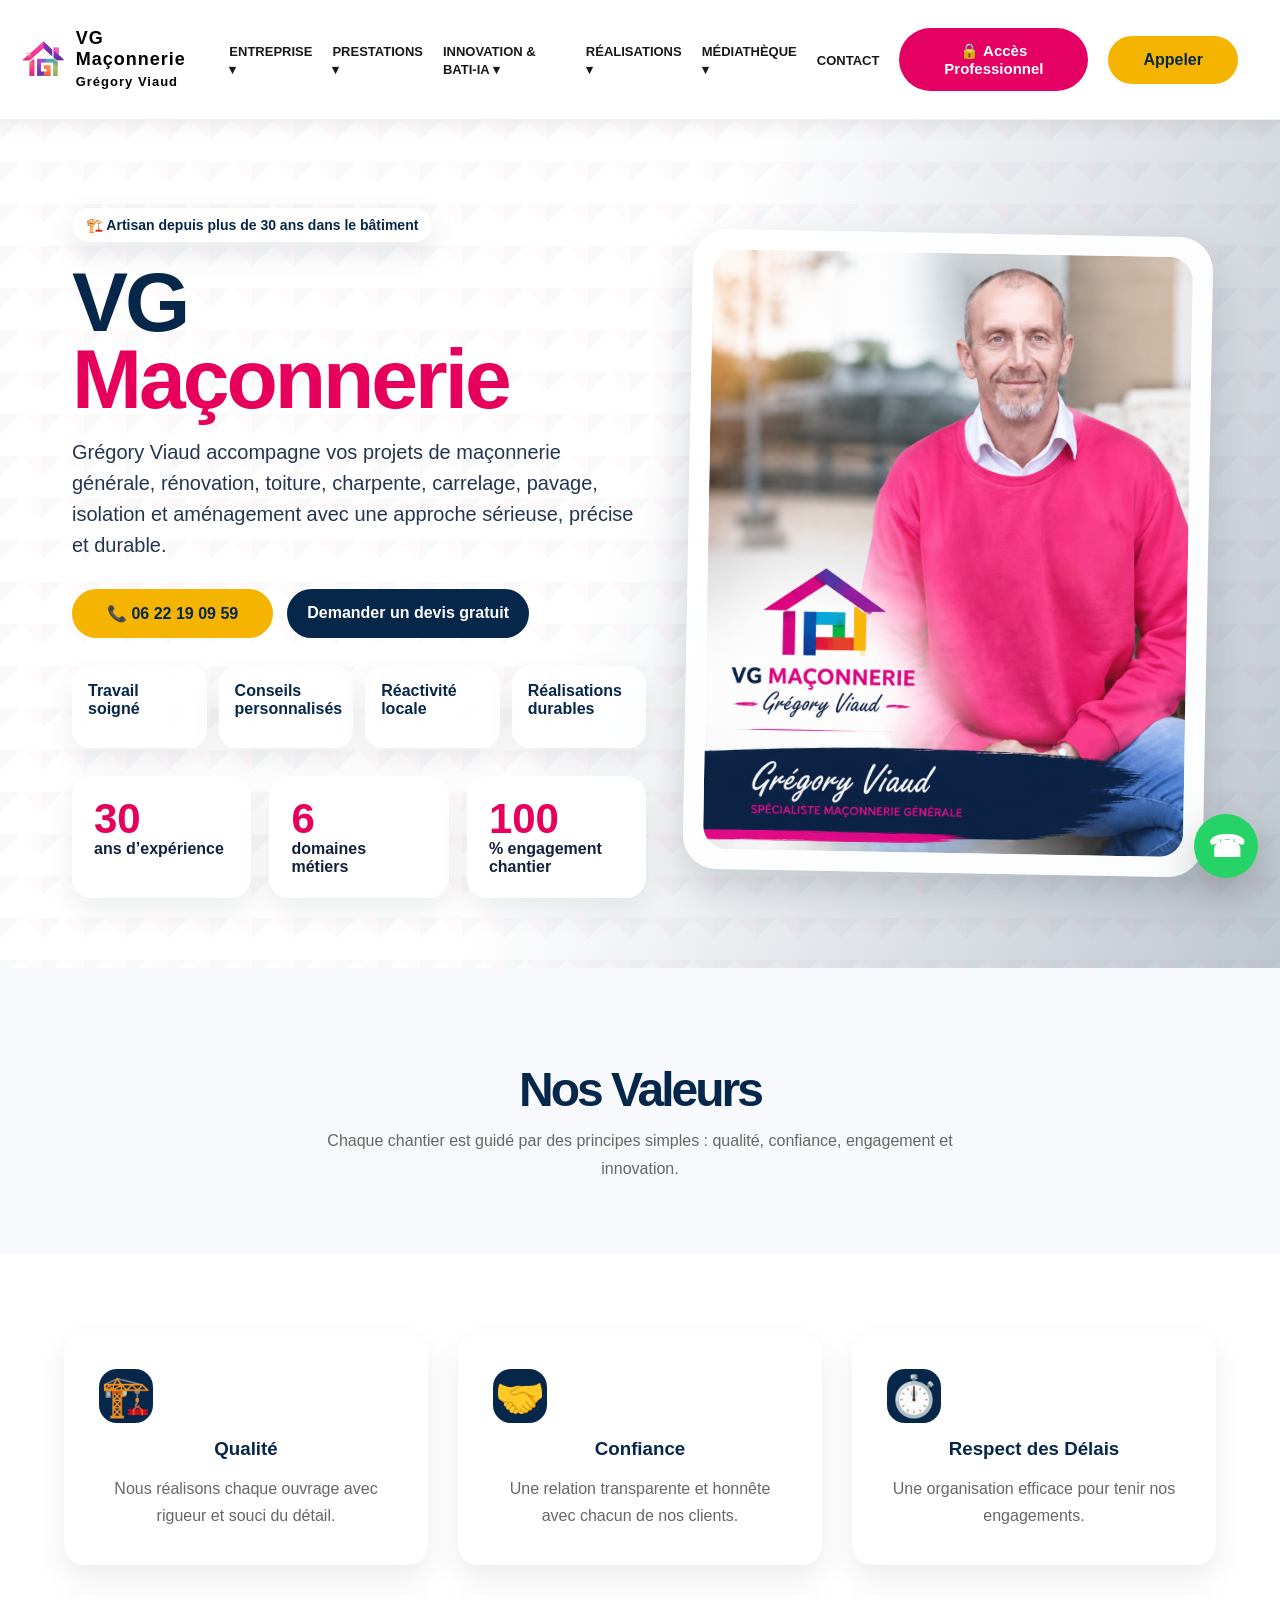
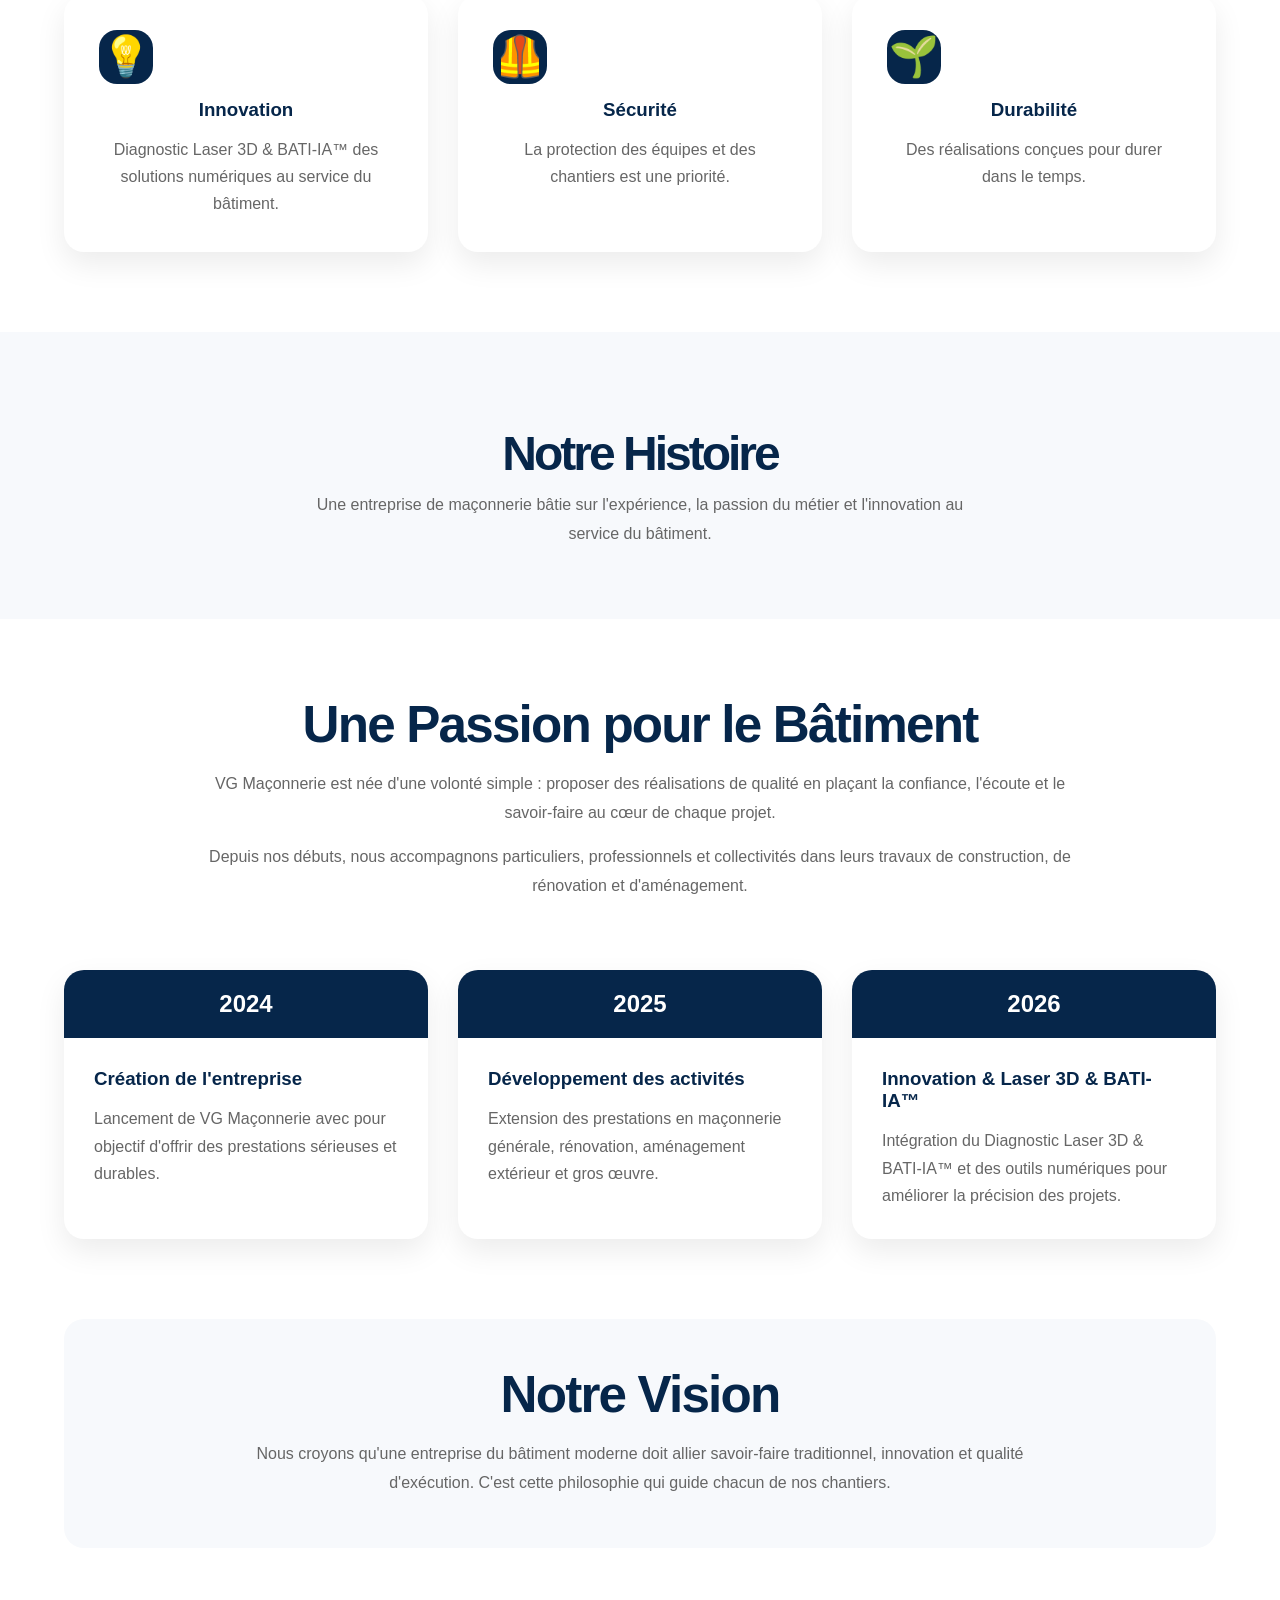
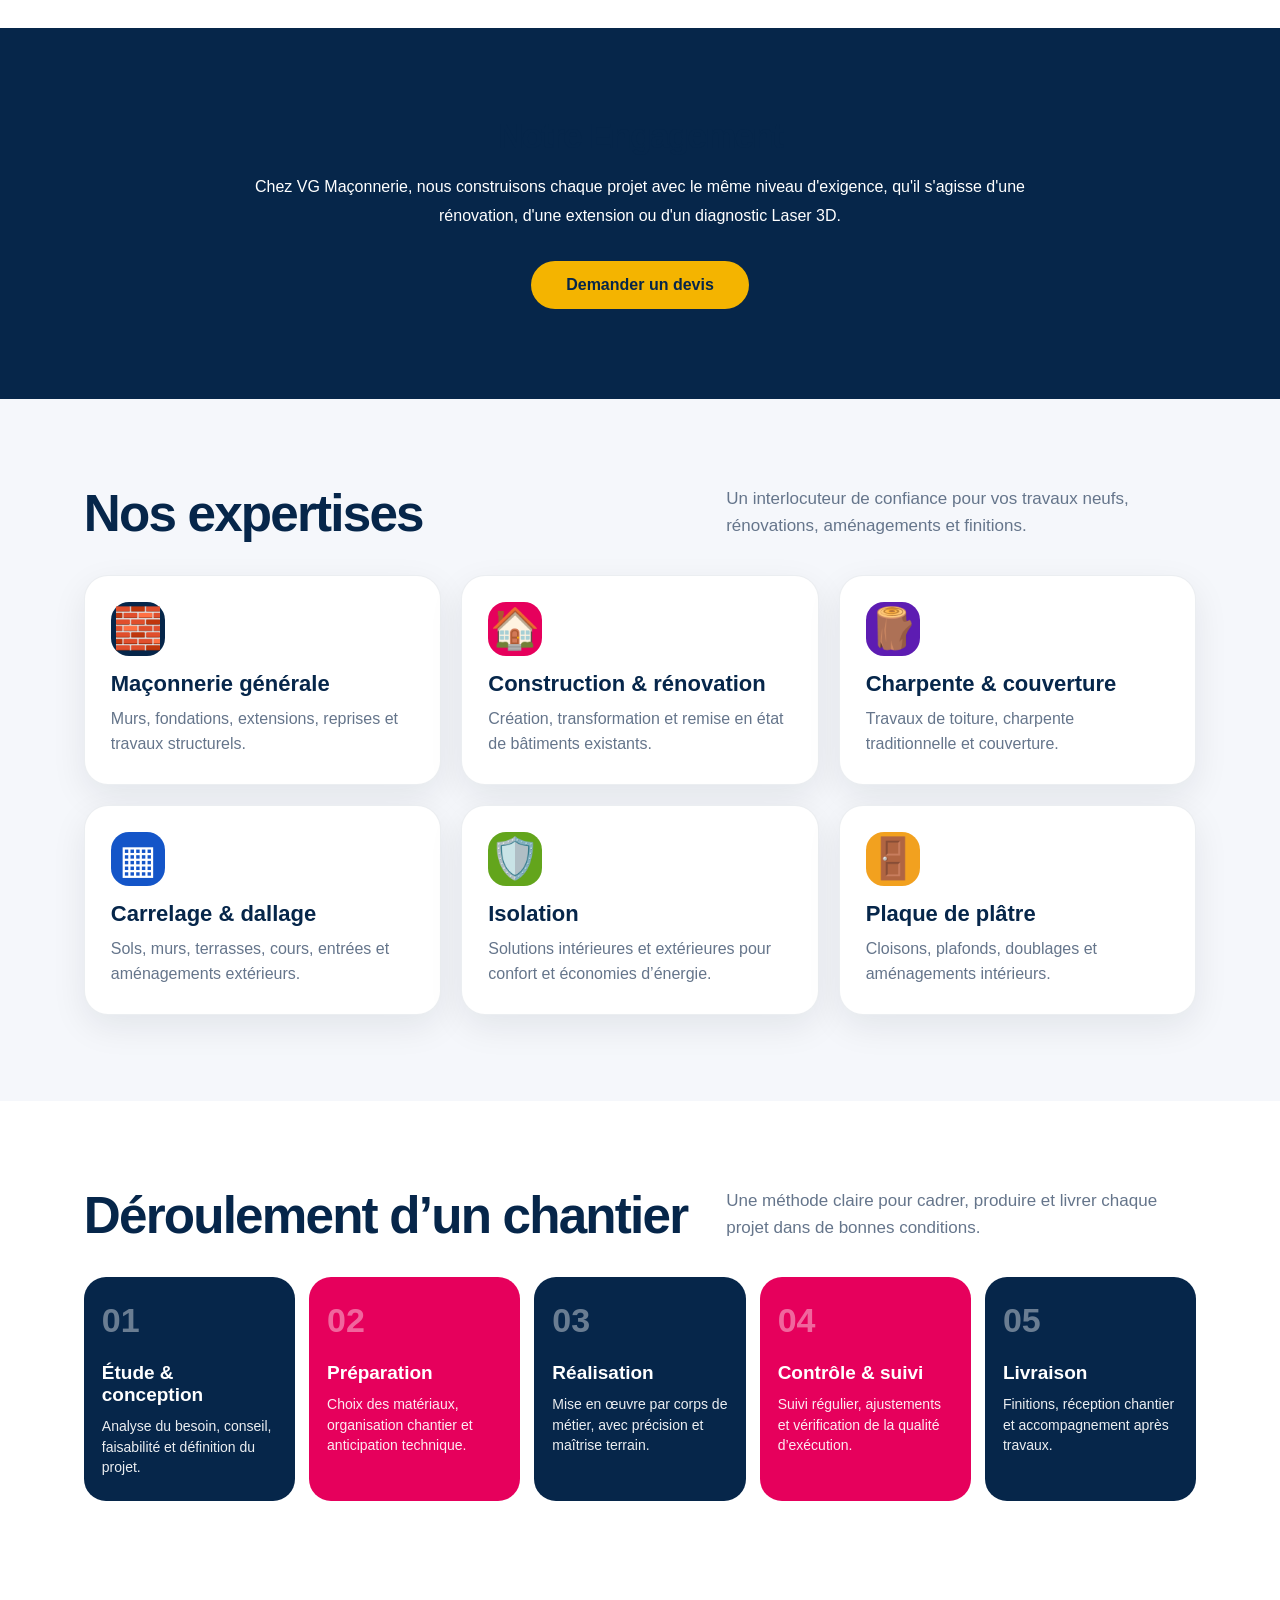
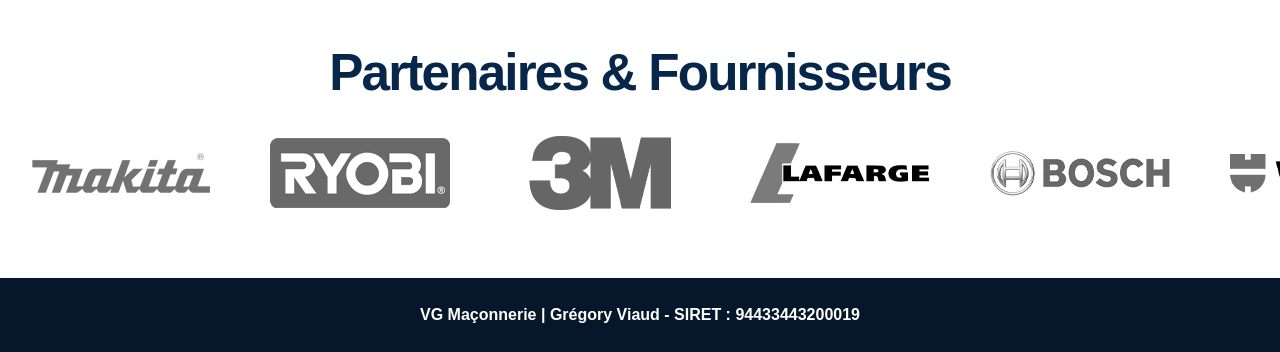
==== commit aec6a982: "Add files via upload" ====
--- a/index.html
+++ b/index.html
@@ -36,8 +36,8 @@
   <header class="header">
 
   <div class="logo">
-  <a href="#"><img src="./img/logo.png" alt="VG Maçonnerie logo" class="logo-img"></a>
-  <span><a href="#">VG Maçonnerie<br><span2 class="titre">Grégory Viaud</a></span2></span>
+  <a href="index.html#accueil"><img src="./img/logo.png" alt="VG Maçonnerie logo" class="logo-img"></a>
+  <span><a href="index.html#accueil">VG Maçonnerie<br><span2 class="titre">Grégory Viaud</a></span2></span>
 </div>
 
   <nav class="nav">
@@ -48,33 +48,63 @@
     <ul class="menu">
 
       <li class="dropdown">
-        <a href="#">Notre savoir faire ▾</a>
+        <a href="#">ENTREPRISE ▾</a>
         <ul class="submenu">
-          <li><a href="#expertises">Expertises</a></li>
-          <li><a href="#deroulement">Déroulement</a></li>
-          <li><a href="#livre-blanc">Livre blanc 2026</a></li>
+          <li><a href="#accueil">• Qui sommes-nous ?</a></li>
+          <li><a href="#valeurs">• Nos valeurs</a></li>
+          <li><a href="#histoire">• Notre histoire</a></li>
+          <li><a href="#expertises">• Expertises</a></li>
+          <li><a href="#deroulement">• Déroulement</a></li>
         </ul>
       </li>
 
       <li class="dropdown">
-        <a href="#">Les ouvrages ▾</a>
+        <a href="#">PRESTATIONS ▾</a>
         <ul class="submenu">
-          <li><a href="#epoxy-home">Surface Epoxy (New)</a></li>
-          <li><a href="#realisations">Réalisations</a></li>
+          <li><a href="prestations.html#maconnerie">• Maconnerie Générale</a></li>
+          <li><a href="prestations.html#gros-oeuvre">• Gros Oeuvre</a></li>
+          <li><a href="prestations.html#extension">• Extension de Maison</a></li>
+          <li><a href="prestations.html#mur-porteur">• Ouverture de Mur Porteur</a></li>
+          <li><a href="prestations.html#terrassement">• Terasseme</a></li>
+          <li><a href="prestations.html#exterieur">• Aménagement Extérieur</a></li>
+          <li><a href="prestations.html#reparation">• Réaparation Entretien</a></li>
+          <li><a href="prestations.html#appel-offre">• Appels d'Offres</a></li>
         </ul>
       </li>
 
-      <li><a href="#appel-offre">Appels d'Offres</a></li>
-      <li><a href="#publications">Publications</a></li> 
-
       <li class="dropdown">
-        <a href="#">Nous contacter ▾</a>
+        <a href="#">INNOVATION & BATI-IA ▾</a>
         <ul class="submenu">
-          <li><a href="#avis">Avis Clients</a></li>
-          <li><a href="#goodies">Goodies Clients</a></li>
-          <li><a href="#contact">Contact</a></li>
+          <li><a href="innovations.html#presentation">• Présentation</a></li>
+          <li><a href="innovations.html#ia">• IA appliquée au bâtiment</a></li>
+          <li><a href="innovations.html#outils">• Outils numériques</a></li>
+          <li><a href="innovations.html#automatisation">• Automatisation documentaire</a></li>
+          <li><a href="innovations.html#projets">• Projets innovants</a></li>
         </ul>
       </li>
+
+      <li class="dropdown">
+        <a href="#">RÉALISATIONS ▾</a>
+        <ul class="submenu">
+          <li><a href="realisations.html#maconnerie">• Maconnerie</a></li>
+          <li><a href="realisations.html#renovation">• Rénovation</a></li>
+          <li><a href="realisations.html#laser">• Laser 3D</a></li>
+          <li><a href="realisations.html#bati-ia">• BATI-IA</a></li>
+          <li><a href="realisations.html#avant-apres">• Avant & Après</a></li>
+          <li><a href="realisations.html#epoxy">• Surface Epoxy</a></li>
+        </ul>
+      </li>
+
+      <li class="dropdown">
+        <a href="#">MÉDIATHÈQUE ▾</a>
+        <ul class="submenu">
+          <li><a href="mediatheque.html#videos">• Vidéos</a></li> 
+          <li><a href="mediatheque.html#publications">• Publications</a></li> 
+          <li><a href="mediatheque.html#goodies">• Goodies</a></li>
+        </ul>
+      </li>
+      
+      <li><a href="contact.html#contact">CONTACT</a></li>
       
     </ul>
 
@@ -113,7 +143,171 @@
     </div>
   </main>
 
-  <section id="expertises" class="section alt">
+  <section class="page-header" id="valeurs">
+    <div class="container">
+        <h1>Nos Valeurs</h1>
+        <p>
+            Chaque chantier est guidé par des principes simples :
+            qualité, confiance, engagement et innovation.
+        </p>
+    </div>
+</section>
+
+<section class="values-section">
+    <div class="container">
+
+        <div class="values-grid">
+
+            <div class="value-card">
+                <div class="icon">🏗️</div>
+                <h3>Qualité</h3>
+                <p>
+                    Nous réalisons chaque ouvrage avec rigueur et souci du détail.
+                </p>
+            </div>
+
+            <div class="value-card">
+                <div class="icon">🤝</div>
+                <h3>Confiance</h3>
+                <p>
+                    Une relation transparente et honnête avec chacun de nos clients.
+                </p>
+            </div>
+
+            <div class="value-card">
+                <div class="icon">⏱️</div>
+                <h3>Respect des Délais</h3>
+                <p>
+                    Une organisation efficace pour tenir nos engagements.
+                </p>
+            </div>
+
+            <div class="value-card">
+                <div class="icon">💡</div>
+                <h3>Innovation</h3>
+                <p>
+                    Diagnostic Laser 3D & BATI-IA™ des solutions numériques au service du bâtiment.
+                </p>
+            </div>
+
+            <div class="value-card">
+                <div class="icon">🦺</div>
+                <h3>Sécurité</h3>
+                <p>
+                    La protection des équipes et des chantiers est une priorité.
+                </p>
+            </div>
+
+            <div class="value-card">
+                <div class="icon">🌱</div>
+                <h3>Durabilité</h3>
+                <p>
+                    Des réalisations conçues pour durer dans le temps.
+                </p>
+            </div>
+
+        </div>
+
+    </div>
+</section>
+
+<section class="page-header" id="histoire">
+    <div class="container">
+        <h1>Notre Histoire</h1>
+        <p>
+            Une entreprise de maçonnerie bâtie sur l'expérience,
+            la passion du métier et l'innovation au service du bâtiment.
+        </p>
+    </div>
+</section>
+
+<section class="story-section">
+    <div class="container">
+
+        <div class="story-intro">
+            <h2>Une Passion pour le Bâtiment</h2>
+
+            <p>
+                VG Maçonnerie est née d'une volonté simple : proposer
+                des réalisations de qualité en plaçant la confiance,
+                l'écoute et le savoir-faire au cœur de chaque projet.
+            </p>
+
+            <p>
+                Depuis nos débuts, nous accompagnons particuliers,
+                professionnels et collectivités dans leurs travaux
+                de construction, de rénovation et d'aménagement.
+            </p>
+        </div>
+
+        <div class="timeline">
+
+            <div class="timeline-card">
+                <div class="year">2024</div>
+                <div class="timeline-content">
+                    <h3>Création de l'entreprise</h3>
+                    <p>
+                        Lancement de VG Maçonnerie avec pour objectif
+                        d'offrir des prestations sérieuses et durables.
+                    </p>
+                </div>
+            </div>
+
+            <div class="timeline-card">
+                <div class="year">2025</div>
+                <div class="timeline-content">
+                    <h3>Développement des activités</h3>
+                    <p>
+                        Extension des prestations en maçonnerie générale,
+                        rénovation, aménagement extérieur et gros œuvre.
+                    </p>
+                </div>
+            </div>
+
+            <div class="timeline-card">
+                <div class="year">2026</div>
+                <div class="timeline-content">
+                    <h3>Innovation & Laser 3D & BATI-IA™</h3>
+                    <p>
+                        Intégration du Diagnostic Laser 3D & BATI-IA™ et des outils
+                        numériques pour améliorer la précision des projets.
+                    </p>
+                </div>
+            </div>
+
+        </div>
+
+        <div class="vision-box">
+            <h2>Notre Vision</h2>
+
+            <p>
+                Nous croyons qu'une entreprise du bâtiment moderne doit
+                allier savoir-faire traditionnel, innovation et qualité
+                d'exécution. C'est cette philosophie qui guide chacun
+                de nos chantiers.
+            </p>
+        </div>
+
+    </div>
+</section>
+
+<section class="commitment">
+    <div class="container">
+        <h2>Notre Engagement</h2>
+
+        <p>
+            Chez VG Maçonnerie, nous construisons chaque projet avec le même niveau
+            d'exigence, qu'il s'agisse d'une rénovation, d'une extension ou d'un
+            diagnostic Laser 3D.
+        </p>
+
+        <a href="contact.html" class="btn-primary">
+            Demander un devis
+        </a>
+    </div>
+</section>
+
+<section id="expertises" class="section alt">
     <div class="container">
       <div class="section-title">
         <h2>Nos expertises</h2>
@@ -172,358 +366,11 @@
     </div>
 </section>
 
-<section id="livre-blanc" class="livre-blanc"></section>
-
-    <div class="container">
-
-        <h2>📘 Livre Blanc VG Maçonnerie 2026</h2>
-
-        <p class="intro">
-            Découvrez notre vision de la maçonnerie moderne, nos réalisations,
-            notre méthodologie BÂTI-IA™ et nos solutions d'accompagnement
-            pour les particuliers et les professionnels.
-        </p>
-
-        <div class="video-container">
-            <video controls preload="metadata" poster="./img/couverture-livre-blanc.png" alt="Livre blanc VG Maçonnerie">
-                <source src="./img/LIVRE-BLANC-2026.mp4" type="video/mp4">
-                Votre navigateur ne supporte pas la lecture vidéo.
-            </video>
-        </div>
-
-        <div class="actions">
-
-            <a href="./doc/LIVRE-BLANC-VG-2026.pdf"
-               class="btn-pdf"
-               target="_blank">
-               📄 Télécharger le Livre Blanc PDF
-            </a>
-
-        </div>
-
-    </div>
-
-</section>
-
-<!-- SECTION SOL EPOXY -->
-<section id="epoxy-home" class="epoxy-home">
-    <div class="container">
-
-        <div class="epoxy-grid">
-
-            <div class="epoxy-image">
-                <img src="./img/vg-maconnerie-epoxy.png" alt="Sol Résine Époxy VG Maçonnerie">
-            </div>
-
-            <div class="epoxy-content">
-
-                <span class="epoxy-badge">
-                    🚀 NOUVEAUTÉ 2026
-                </span>
-
-                <h2>
-                    Sols en Résine Époxy
-                </h2>
-
-                <p class="intro">
-                    VG Maçonnerie vous propose désormais la réalisation de sols
-                    en résine époxy pour les particuliers et professionnels.
-                </p>
-
-                <div class="epoxy-features">
-
-                    <div>✅ Sans joints</div>
-                    <div>✅ Anti-rayures</div>
-                    <div>✅ Facile d'entretien</div>
-                    <div>✅ Étanche</div>
-                    <div>✅ Design personnalisé</div>
-                    <div>✅ Haute résistance</div>
-
-                </div>
-
-                <p>
-                    Disponible en finition marbre, béton ciré, métallisée,
-                    brillante ou mate selon vos envies.
-                </p>
-
-                <div class="epoxy-cta">
-
-                    <a href="#contact" class="btn-primary">
-                        Demander un devis
-                    </a>
-
-                    <a href="#contact" class="btn-secondary">
-                        En savoir plus
-                    </a>
-
-                </div>
-
-            </div>
-
-        </div>
-
-    </div>
-</section>
-
-  <section id="realisations" class="section alt reveal">
-    <div class="container">
-      <div class="section-title">
-        <h2>Réalisations</h2>
-        <p>Quelques exemples de chantiers : toiture, charpente, carrelage, pavage et aménagement extérieur.</p>
-      </div>
-      <div class="portfolio">
-        <div class="work big"><img src="./img/image_101.png" alt="Pavage et dallage" /><span>Pavage & dallage</span></div>
-        <div class="work"><img src="./img/image_102.png" alt="Charpente" /><span>Charpente</span></div>
-        <div class="work"><img src="./img/image_103.png" alt="Carrelage" /><span>Carrelage</span></div>
-        <div class="work"><img src="./img/image_104.png" alt="Isolation et plafond" /><span>Isolation</span></div>
-        <div class="work"><img src="./img/image_105.png" alt="Aménagement extérieur" /><span>Aménagement extérieur</span></div>
-      </div>
-
-      <div class="section-title" style="margin-top:70px;">
-        <h2>Avant / Après</h2>
-        <p>Un espace prévu pour montrer l’évolution réelle des chantiers, de l’état initial jusqu’au résultat final.</p>
-      </div>
-      <div class="before-after">
-        <article class="ba-card">
-          <div class="placeholder"><img src="./img/image_106.png" alt="Charpente" /></div>
-          <h3>Avant travaux :</h3>
-          <p>• Analyse de l’existant.<br>
-             • Ancienne couverture vieillissante.<br>
-             • État du support.<br>
-             • Contraintes techniques.<br>
-             • Préparation du chantier.<br>
-             • Structure à reprendre.<br>
-             • Isolation à optimiser.</p>
-
-         <h3>Pendant le chantier :</h3>
-          <p>🔨 Préparation et sécurisation.<br>
-             🔨 Reprise de charpente.<br>
-             🔨 Contrôle de l’alignement et des finitions.<br>
-             🔨 Pose soignée des matériaux.</p>
-        </article>
-        <article class="ba-card">
-          <div class="placeholder"><img src="./img/image_107.png" alt="Charpente" /></div>
-          <h3>Après réalisation :</h3>
-          <p>✅ Toiture neuve.<br>
-             ✅ Meilleure protection thermique.<br>
-             ✅ Esthétique durable et valorisation du bien.<br>
-             ✅ Résultat final.<br>
-             ✅ Finitions propres.<br>
-             ✅ Chantier livré.<br>
-             ✅ Accompagnement client.</p>
-
-
-          <p>Chez VG Maçonnerie, chaque chantier est réalisé avec précision,<br>
-            expérience et exigence du travail bien fait.</p>
-
-          <p>🔨 Artisan expert depuis plus de 30 ans dans le bâtiment.<br>
-             📞 06 22 19 09 59<br>
-             📍 VG Maçonnerie | Grégory Viaud</p>
-        </article>
-      </div>
-    </div>
-  </section>
-
-<section id="appel-offre" class="appel-offre">
-
-<h2>📋 Appels d'Offres & Consultation Chantier</h2>
-
-<p>
-Vous avez un projet de construction, rénovation, clôture, terrassement ou maçonnerie ?<br>
-Déposez votre dossier pour étude.
-</p>
-
-<form action="https://formsubmit.co/vg-maconnerie@outlook.fr" method="POST" enctype="multipart/form-data">
-<input type="text" name="societe" placeholder="Société ou particulier" required>
-<input type="text" name="contact" placeholder="Nom du contact" required>
-<input type="tel" name="telephone" placeholder="Téléphone">
-<input type="email" name="email" placeholder="Email" required>
-<input type="text" name="adresse" placeholder="Adresse du chantier">
-
-<select name="chantier">
-    <option>Clôture</option>
-    <option>Dallage</option>
-    <option>Terrassement</option>
-    <option>Maçonnerie générale</option>
-    <option>Extension</option>
-    <option>Mur de soutènement</option>
-    <option>Rénovation</option>
-</select>
-
-<input type="number" name="budget" placeholder="Budget estimatif €">
-
-<input type="date" name="date">
-
-<textarea name="description"
-placeholder="Description du projet"></textarea>
-
-<label><strong>Plans PDF</strong></label>
-<input type="file" name="plans">
-
-<label><strong>Photos chantier</strong></label>
-<input type="file" name="photos" multiple>
-
-<button type="submit">
-Déposer mon dossier
-</button>
-
-</form>
-
-<div class="batiia-info">
-
-<h3>🤖 Analyse Chantier Assistée par la Technologie IA.<br>Votre première entreprise de maçonnerie Française dans le monde du numérique.</h3>
-
-<div class="batiia-liste">
-
-✅ Analyse des plans<br>
-✅ Préparation chantier<br>
-✅ Identification des risques<br>
-✅ Estimation matériaux<br>
-✅ Prévision durée chantier<br>
-✅ Préparation devis technique
-
-</div>
-
-</div>
-</section>
-
-<section id="publications" class="section alt reveal">
-    <div class="container">
-      <div class="portfolio">
-        <div class="work big"><img src="./img/img_pub_100.png" alt="VG Maçonnerie | Grégory Viaud" /></div>
-        <div class="work big"><img src="./img/img_pub_101.png" alt="VG Maçonnerie | Grégory Viaud" /></div>
-        <div class="work big"><img src="./img/img_pub_102.png" alt="VG Maçonnerie | Grégory Viaud" /></div>
-      </div>
-
-    </div>
-  </section>
-
-  <section id="avis" class="section reveal">
-    <div class="container">
-      <div class="section-title">
-        <h2>Avis clients</h2>
-        <p>Zone prévue pour intégrer les vrais avis Google ou les retours clients validés par Grégory.</p>
-      </div>
-      <div class="reviews-grid">
-        <article class="review-card"><div class="stars">★★★★★</div><p>Travail sérieux, chantier propre et résultat conforme aux attentes.</p><strong>Client rénovation</strong></article>
-        <article class="review-card"><div class="stars">★★★★★</div><p>Bon conseil, réalisation soignée et accompagnement clair du début à la fin.</p><strong>Client toiture</strong></article>
-        <article class="review-card"><div class="stars">★★★★★</div><p>Artisan réactif, précis et disponible pour expliquer les étapes du chantier.</p><strong>Client aménagement</strong></article>
-      </div>
-    </div>
-  </section>
-
-
-  <!-- SECTION GOODIES-->
-<section id="goodies" class="attentions-clients">
-    <div class="container">
-
-        <div class="epoxy-grid">
-
-            <div class="epoxy-image">
-                <img src="./img/vg-maconnerie-goodies.png" alt="Attentions clients VG Maçonnerie">
-            </div>
-
-            <div class="epoxy-content">
-
-                <span class="epoxy-badge">
-                    🚀 Goodies
-                </span>
-
-                <h2>
-                    Notre satisfaction pour nos clients
-                </h2>
-
-                <p class="intro">
-                     Chez VG Maçonnerie, nous remercions nos clients pour leur confiance avec des attentions personnalisées selon les projets.
-    </p>
-                </p>
-
-                <ul class="liste-avantages">
-                 <li>✅ Cadeaux personnalisés selon le chantier</li>
-                 <li>✅ Programme de parrainage</li>
-                 <li>✅ Coffrets de remerciement sur certains projets</li>
-                 <li>✅ Suivi client privilégié après travaux</li>
-               </ul>
-
-               <a href="#contact" class="btn-avantages">
-                Découvrir nos avantages
-              </a>
-
-            </div>
-
-        </div>
-
-    </div>
-</section>
-
-<section id="contact" class="section">
-    <div class="container">
-      <div class="quote">
-        <div>
-          <h2>Un projet ? Parlons-en.</h2>
-          <p>VG Maçonnerie vous accompagne de l’idée à la réalisation, avec un savoir-faire de terrain, une vision claire du chantier et le goût du travail bien fait.</p>
-          <a class="btn btn-light" href="tel:0622190959">Appeler maintenant</a>
-        </div>
-        <div class="contact-box">
-          <strong>Devis gratuit</strong>
-          <div class="phone">06 22 19 09 59</div>
-          <p><strong>Facebook :</strong> Grégory Viaud</p>
-          <p><strong>SIRET :</strong> 94433443200019</p>
-          <p><strong>Activité :</strong> Maçonnerie générale, neuf & rénovation</p>
-          <form class="contact-form" action="https://formsubmit.co/vg-maconnerie@outlook.fr" method="POST">
-            <input type="text" name="nom" placeholder="Votre nom" required>
-            <input type="tel" name="telephone" placeholder="Votre téléphone" required>
-            <select name="type-projet">
-              <option>Type de projet :</option>
-              <option>Maçonnerie générale</option>
-              <option>Toiture / Charpente</option>
-              <option>Carrelage / Dallage</option>
-              <option>Peinture / Ravalement</option>
-              <option>Isolation / Plaque de plâtre</option>
-              <option>Rénovation complète</option>
-              <option>Aménagement Extérieur</option>
-            </select>
-            <textarea name="message" placeholder="Décrivez rapidement votre projet"></textarea>
-            <button class="btn btn-primary" type="submit">Envoyer ma demande</button>
-          </form>
-        </div>
-      </div>
-
-      <div class="map-box">
-        <iframe src="https://www.google.com/maps/embed?pb=!1m18!1m12!1m3!1d260816.94990016893!2d1.3794115947212267!3d48.52398461824753!2m3!1f0!2f0!3f0!3m2!1i1024!2i768!4f13.1!3m3!1m2!1s0x47e40c4424f1e18b%3A0x7863884853c7ed29!2s28000%20Chartres!5e0!3m2!1sfr!2sfr!4v1779756523176!5m2!1sfr!2sfr" width="1100" height="450" style="border:0;" allowfullscreen="" loading="lazy" referrerpolicy="no-referrer-when-downgrade"></iframe><br>
-        Zone d’intervention : Chartres, Eure-et-Loir et communes voisines
-      </div>
-
-      <div class="seo-local">
-        <strong>VG Maçonnerie | Maçonnerie générale à Chartres et en Eure-et-Loir.</strong><br>
-        Artisan expérimenté pour vos travaux de construction, rénovation, toiture, charpente, carrelage, pavage, dallage, isolation et plaque de plâtre. Intervention locale pour particuliers et professionnels avec devis gratuit sur demande.
-      </div>
-    </div>
-  </section>
-
   <footer>
     VG Maçonnerie | Grégory Viaud - SIRET : 94433443200019
   </footer>
 
   <a class="float-whatsapp" href="https://wa.me/33622190959" target="_blank" aria-label="Contacter VG Maçonnerie sur WhatsApp">☎</a>
-
-  <script>
-function ouvrirBatiIA(){
-
-  const mdp = prompt("Mot de passe BATI-IA");
-
-  if(mdp === "Greg2026!"){
-
-     window.location.href =
-     "https://vg-maconnerie.github.io/bati-ia/";
-
-  } else {
-
-     alert("Accès refusé");
-
-  }
-}
-</script>
 
   <script>
     const observer = new IntersectionObserver((entries) => {
@@ -565,5 +412,9 @@
 
     if (counterSection) counterObserver.observe(counterSection);
   </script>
+
+<!-- JAVA-SCRIPT -->
+<script src="js/location.js"></script>
+
 </body>
 </html>
--- a/css/main.css
+++ b/css/main.css
@@ -284,34 +284,66 @@
     .step h3 { margin: 22px 0 10px; font-size: 19px; }
     .step p { margin: 0; line-height: 1.45; font-size: 14px; opacity: .92; }
 
-    .portfolio {
-      display: grid;
-      grid-template-columns: 1.2fr .8fr .8fr;
-      gap: 16px;
-    }
-
-    .work {
-      position: relative;
-      border-radius: var(--radius);
-      overflow: hidden;
-      min-height: 250px;
-      background: #ddd;
-      box-shadow: 0 12px 30px rgba(6,23,43,.09);
-    }
-
-    .work.big { grid-row: span 2; min-height: 520px; }
-    .work img { width: 100%; height: 100%; object-fit: cover; position: absolute; inset: 0; }
-    .work span {
-      position: absolute;
-      left: 16px;
-      bottom: 16px;
-      background: rgba(6,38,74,.92);
-      color: white;
-      padding: 10px 14px;
-      border-radius: 999px;
-      font-weight: 900;
-      font-size: 14px;
-    }
+
+.portfolio {
+    display: grid;
+    grid-template-columns: repeat(3, 1fr);
+    gap: 16px;
+}
+
+.work {
+    position: relative;
+    border-radius: var(--radius);
+    overflow: hidden;
+    height: 500px; /* même hauteur pour les 3 */
+    background: #ddd;
+    box-shadow: 0 12px 30px rgba(6,23,43,.09);
+}
+
+.work img {
+    width: 100%;
+    height: 100%;
+    object-fit: cover;
+    display: block;
+}
+
+.work span {
+    position: absolute;
+    left: 16px;
+    bottom: 16px;
+    background: rgba(6,38,74,.92);
+    color: #fff;
+    padding: 10px 14px;
+    border-radius: 999px;
+    font-weight: 900;
+    font-size: 14px;
+}
+.work img{
+    cursor:pointer;
+    transition:.3s;
+}
+
+.work img:hover{
+    transform:scale(1.03);
+}
+
+.lightbox{
+    display:none;
+    position:fixed;
+    inset:0;
+    background:rgba(0,0,0,.9);
+    z-index:9999;
+    justify-content:center;
+    align-items:center;
+    padding:40px;
+}
+
+.lightbox img{
+    max-width:90%;
+    max-height:90vh;
+    border-radius:12px;
+    box-shadow:0 20px 60px rgba(0,0,0,.5);
+}
 
     .quote {
       background: linear-gradient(135deg, var(--navy), #071a34);
@@ -966,7 +998,7 @@
 .menu li a {
   color: #000;
   text-decoration: none;
-  font-size: 16px;
+  font-size: 13px;
   opacity: 0.9;
   transition: 0.2s;
   font-weight: 700;
@@ -990,7 +1022,7 @@
   background: #f1f1f1;
   list-style: none;
 
-  min-width: 190px;
+  min-width: 220px;
 
   display: none;
   flex-direction: column;
@@ -1004,12 +1036,12 @@
 .submenu li a {
   display: block;
   padding: 10px 12px;
-  font-size: 16px;
-  font-weight: 700;
+  font-size: 14px;
+  font-weight: 500;
 }
 
 .dropdown:hover .submenu {
-  display: flex;
+  display: flex;color: 
 }
 
 /* BURGER MOBILE */
@@ -1082,8 +1114,8 @@
 
 /* mini logo */
 .logo-img {
-  width: 55px;
-  height: 55px;
+  width: 50px;
+  height: 50px;
   object-fit: contain;
   border-radius: 4px; /* optionnel, style plus doux */
 }
@@ -1093,4 +1125,380 @@
   height: 1px;
   background: rgba(100, 100, 100, 0.52);
   margin: 6px 10px;
-}+}
+
+/* ==========================
+   CONTENEUR
+========================== */
+
+.container{
+    width:min(1200px,90%);
+    margin:auto;
+}
+
+/* ==========================
+   HEADER
+========================== */
+
+.page-header{
+    padding:100px 0 70px;
+    text-align:center;
+    background:#f7f9fc;
+}
+
+.page-header h1{
+    font-size:3rem;
+    color:#06264a;
+    margin-bottom:15px;
+}
+
+.page-header p{
+    max-width:700px;
+    margin:auto;
+    color:#666;
+    line-height:1.8;
+}
+
+/* ==========================
+   VALEURS
+========================== */
+
+.values-section{
+    padding:80px 0;
+}
+
+.values-grid{
+    display:grid;
+    grid-template-columns:repeat(3, 1fr);
+    gap:30px;
+}
+
+.value-card{
+    background:#fff;
+    padding:35px;
+    border-radius:20px;
+    text-align:center;
+    box-shadow:0 12px 30px rgba(0,0,0,.08);
+    transition:.3s ease;
+}
+
+.value-card:hover{
+    transform:translateY(-8px);
+}
+
+.icon{
+    font-size:2.5rem;
+    margin-bottom:15px;
+}
+
+.value-card h3{
+    color:#06264a;
+    margin-bottom:15px;
+}
+
+.value-card p{
+    color:#666;
+    line-height:1.7;
+}
+
+/* ==========================
+   ENGAGEMENT
+========================== */
+
+.commitment{
+    background:#06264a;
+    color:#fff;
+    text-align:center;
+    padding:90px 0;
+}
+
+.commitment h2{
+    font-size:2.2rem;
+    margin-bottom:20px;
+}
+
+.commitment p{
+    max-width:800px;
+    margin:0 auto 30px;
+    line-height:1.8;
+}
+
+.btn-primary{
+    display:inline-block;
+    background:#f4b400;
+    color:#06264a;
+    text-decoration:none;
+    padding:15px 35px;
+    border-radius:50px;
+    font-weight:700;
+    transition:.3s;
+}
+
+.btn-primary:hover{
+    transform:translateY(-3px);
+}
+
+/* ==========================
+   TABLETTE
+========================== */
+
+@media (max-width:992px){
+
+    .values-grid{
+        grid-template-columns:repeat(2,1fr);
+    }
+
+}
+
+/* ==========================
+   MOBILE
+========================== */
+
+@media (max-width:768px){
+
+    .page-header h1{
+        font-size:2.2rem;
+    }
+
+    .values-grid{
+        grid-template-columns:1fr;
+    }
+
+}
+
+/* ==========================
+   HISTOIRE
+========================== */
+
+.story-section{
+    padding:80px 0;
+}
+
+.story-intro{
+    max-width:900px;
+    margin:0 auto 70px;
+    text-align:center;
+}
+
+.story-intro h2{
+    color:#06264a;
+    margin-bottom:20px;
+}
+
+.story-intro p{
+    color:#666;
+    line-height:1.8;
+    margin-bottom:15px;
+}
+
+/* ==========================
+   TIMELINE
+========================== */
+
+.timeline{
+    display:grid;
+    grid-template-columns:repeat(3,1fr);
+    gap:30px;
+    margin-bottom:80px;
+}
+
+.timeline-card{
+    background:#fff;
+    border-radius:20px;
+    overflow:hidden;
+    box-shadow:0 12px 30px rgba(0,0,0,.08);
+    transition:.3s ease;
+}
+
+.timeline-card:hover{
+    transform:translateY(-8px);
+}
+
+.year{
+    background:#06264a;
+    color:#fff;
+    padding:20px;
+    text-align:center;
+    font-size:1.5rem;
+    font-weight:700;
+}
+
+.timeline-content{
+    padding:30px;
+}
+
+.timeline-content h3{
+    color:#06264a;
+    margin-bottom:15px;
+}
+
+.timeline-content p{
+    color:#666;
+    line-height:1.7;
+}
+
+/* ==========================
+   VISION
+========================== */
+
+.vision-box{
+    background:#f7f9fc;
+    padding:50px;
+    border-radius:20px;
+    text-align:center;
+}
+
+.vision-box h2{
+    color:#06264a;
+    margin-bottom:20px;
+}
+
+.vision-box p{
+    max-width:800px;
+    margin:auto;
+    color:#666;
+    line-height:1.8;
+}
+
+/* ==========================
+   CTA
+========================== */
+
+.history-cta{
+    background:#06264a;
+    color:#fff;
+    text-align:center;
+    padding:90px 0;
+}
+
+.history-cta h2{
+    margin-bottom:20px;
+}
+
+.history-cta p{
+    max-width:800px;
+    margin:0 auto 30px;
+    line-height:1.8;
+}
+
+/* ==========================
+   RESPONSIVE
+========================== */
+
+@media(max-width:992px){
+
+    .timeline{
+        grid-template-columns:1fr;
+    }
+
+}
+
+@media(max-width:768px){
+
+    .story-intro{
+        text-align:left;
+    }
+
+    .vision-box{
+        padding:30px;
+    }
+
+}
+
+.services-page{
+    padding:80px 0;
+}
+
+.services-header{
+    text-align:center;
+    margin-bottom:50px;
+}
+
+.services-header h1{
+    font-size:3rem;
+    color:#06264a;
+    margin-bottom:15px;
+}
+
+.services-header p{
+    max-width:700px;
+    margin:auto;
+    color:#666;
+    line-height:1.8;
+}
+
+.services-nav{
+    display:flex;
+    flex-wrap:wrap;
+    justify-content:center;
+    gap:15px;
+    margin-bottom:60px;
+    position:sticky;
+    top:90px;
+    z-index:10;
+    background:#fff;
+    padding:20px;
+    border-radius:20px;
+    box-shadow:0 5px 20px rgba(0,0,0,.08);
+}
+
+.services-nav a{
+    text-decoration:none;
+    color:#06264a;
+    background:#f5f7fa;
+    padding:12px 20px;
+    border-radius:50px;
+    font-weight:600;
+    transition:.3s;
+}
+
+.services-nav a:hover{
+    background:#06264a;
+    color:#fff;
+}
+
+.service-block{
+    background:#fff;
+    padding:50px;
+    margin-bottom:30px;
+    border-radius:20px;
+    box-shadow:0 12px 30px rgba(0,0,0,.08);
+
+    /* Décalage pour les ancres */
+    scroll-margin-top:140px;
+}
+
+.service-block h2{
+    color:#06264a;
+    margin-bottom:20px;
+    font-size:2rem;
+}
+
+.service-block p{
+    color:#666;
+    line-height:1.8;
+    max-width:900px;
+}
+
+/* Scroll fluide */
+html{
+    scroll-behavior:smooth;
+}
+
+@media(max-width:768px){
+
+    .services-nav{
+        position:relative;
+        top:auto;
+    }
+
+    .service-block{
+        padding:30px;
+    }
+
+    .services-header h1{
+        font-size:2.2rem;
+    }
+
+}
+
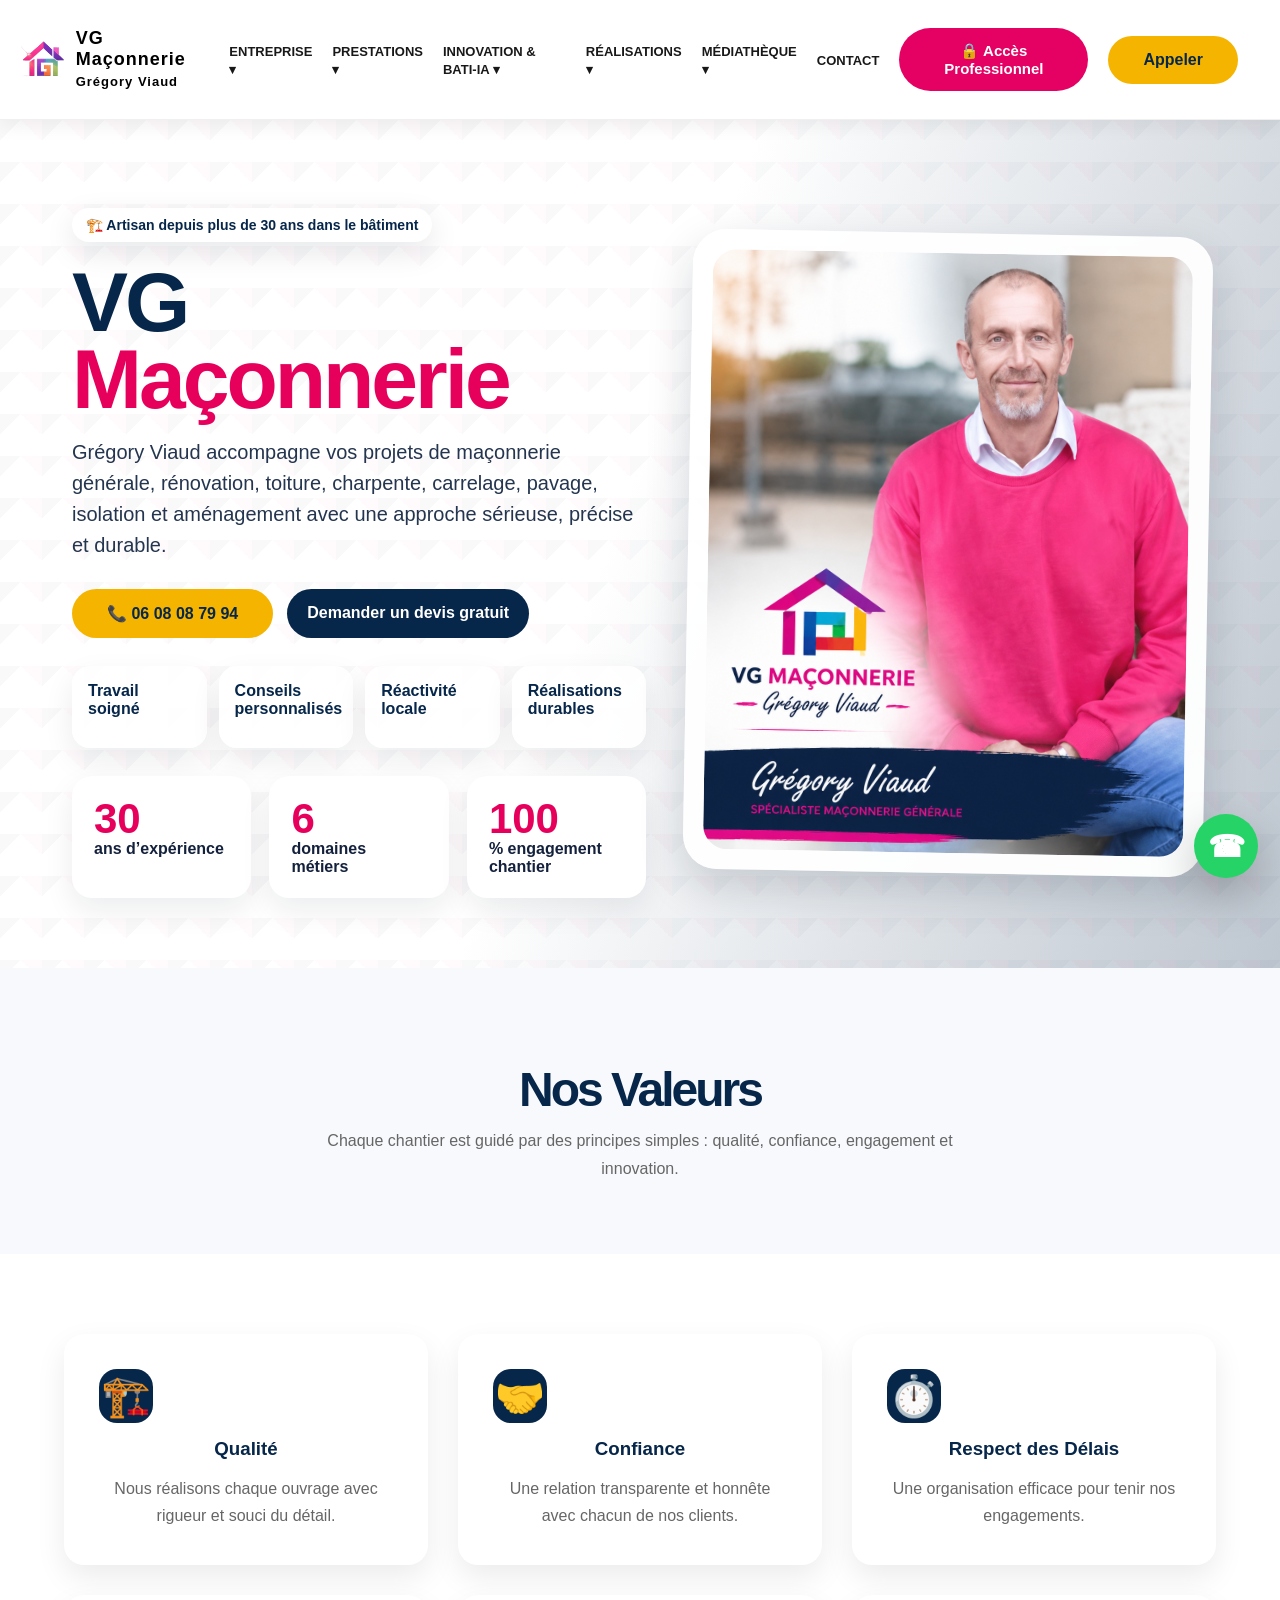
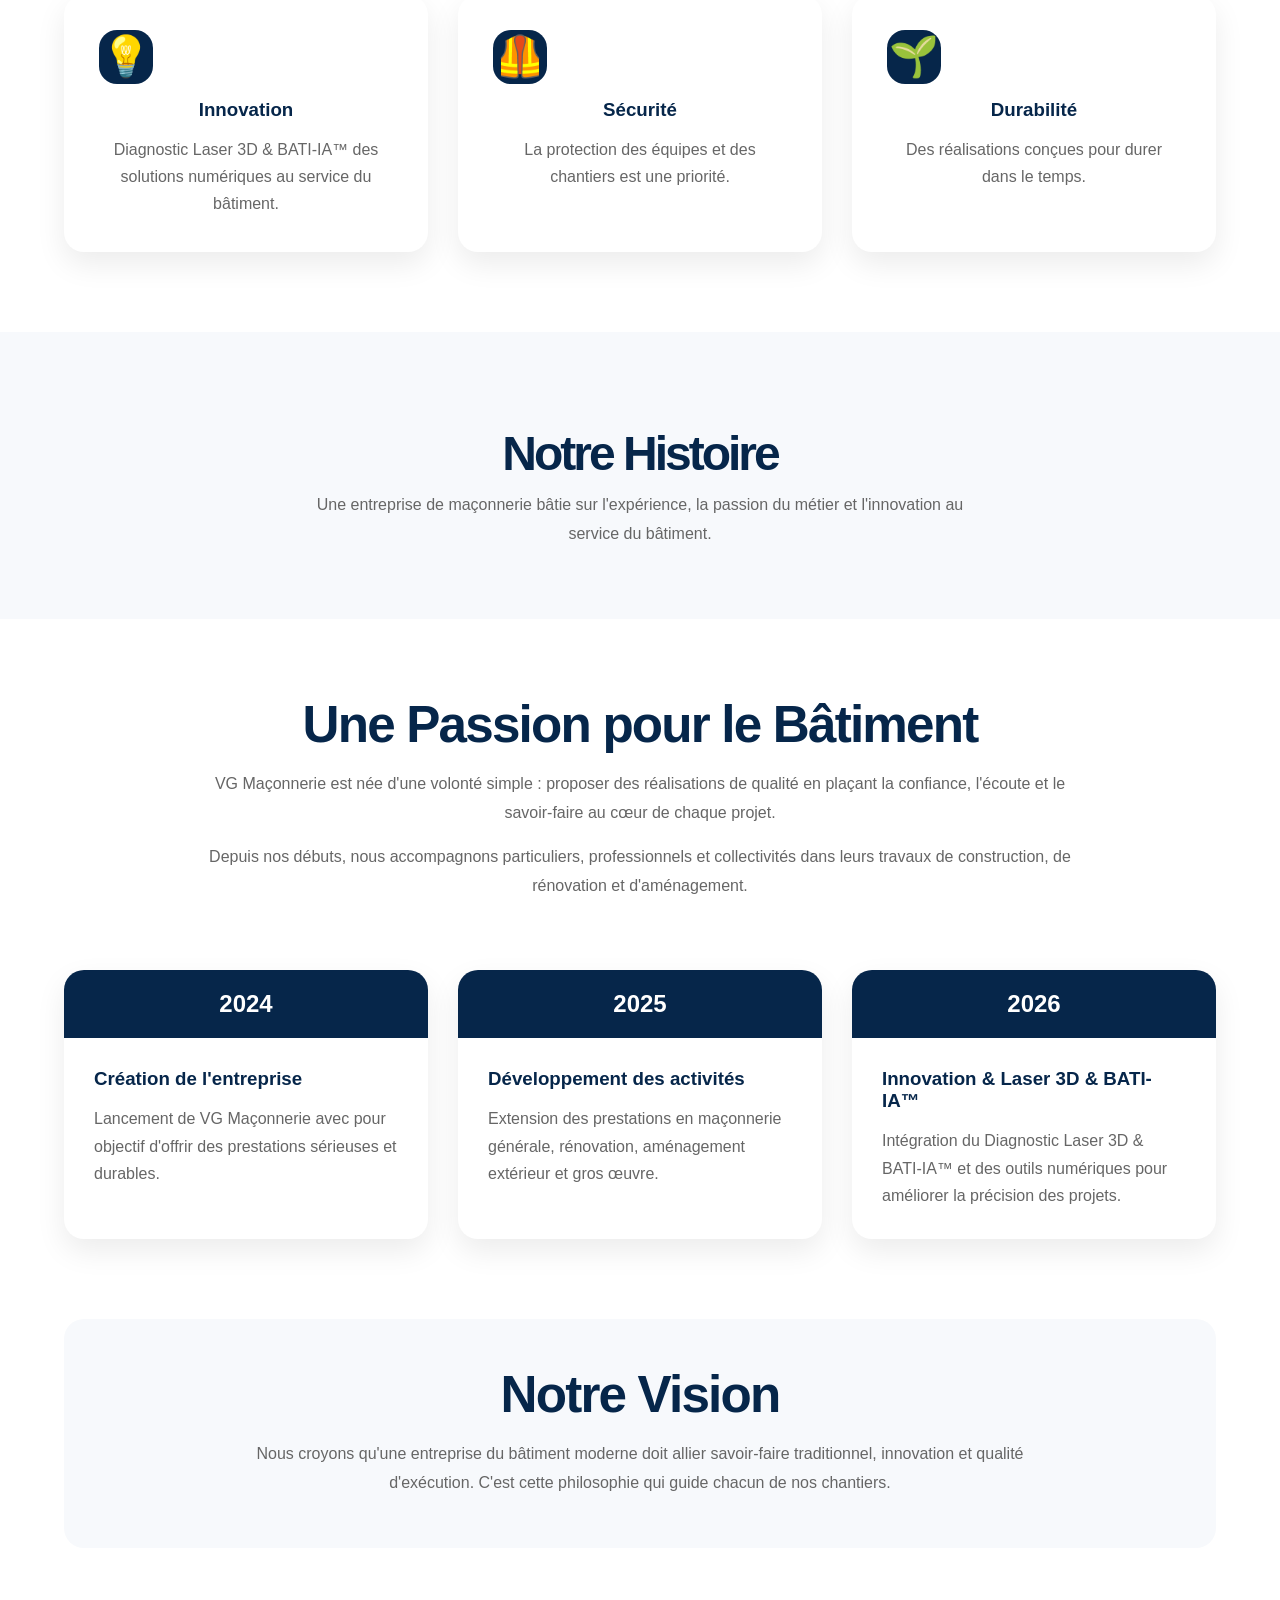
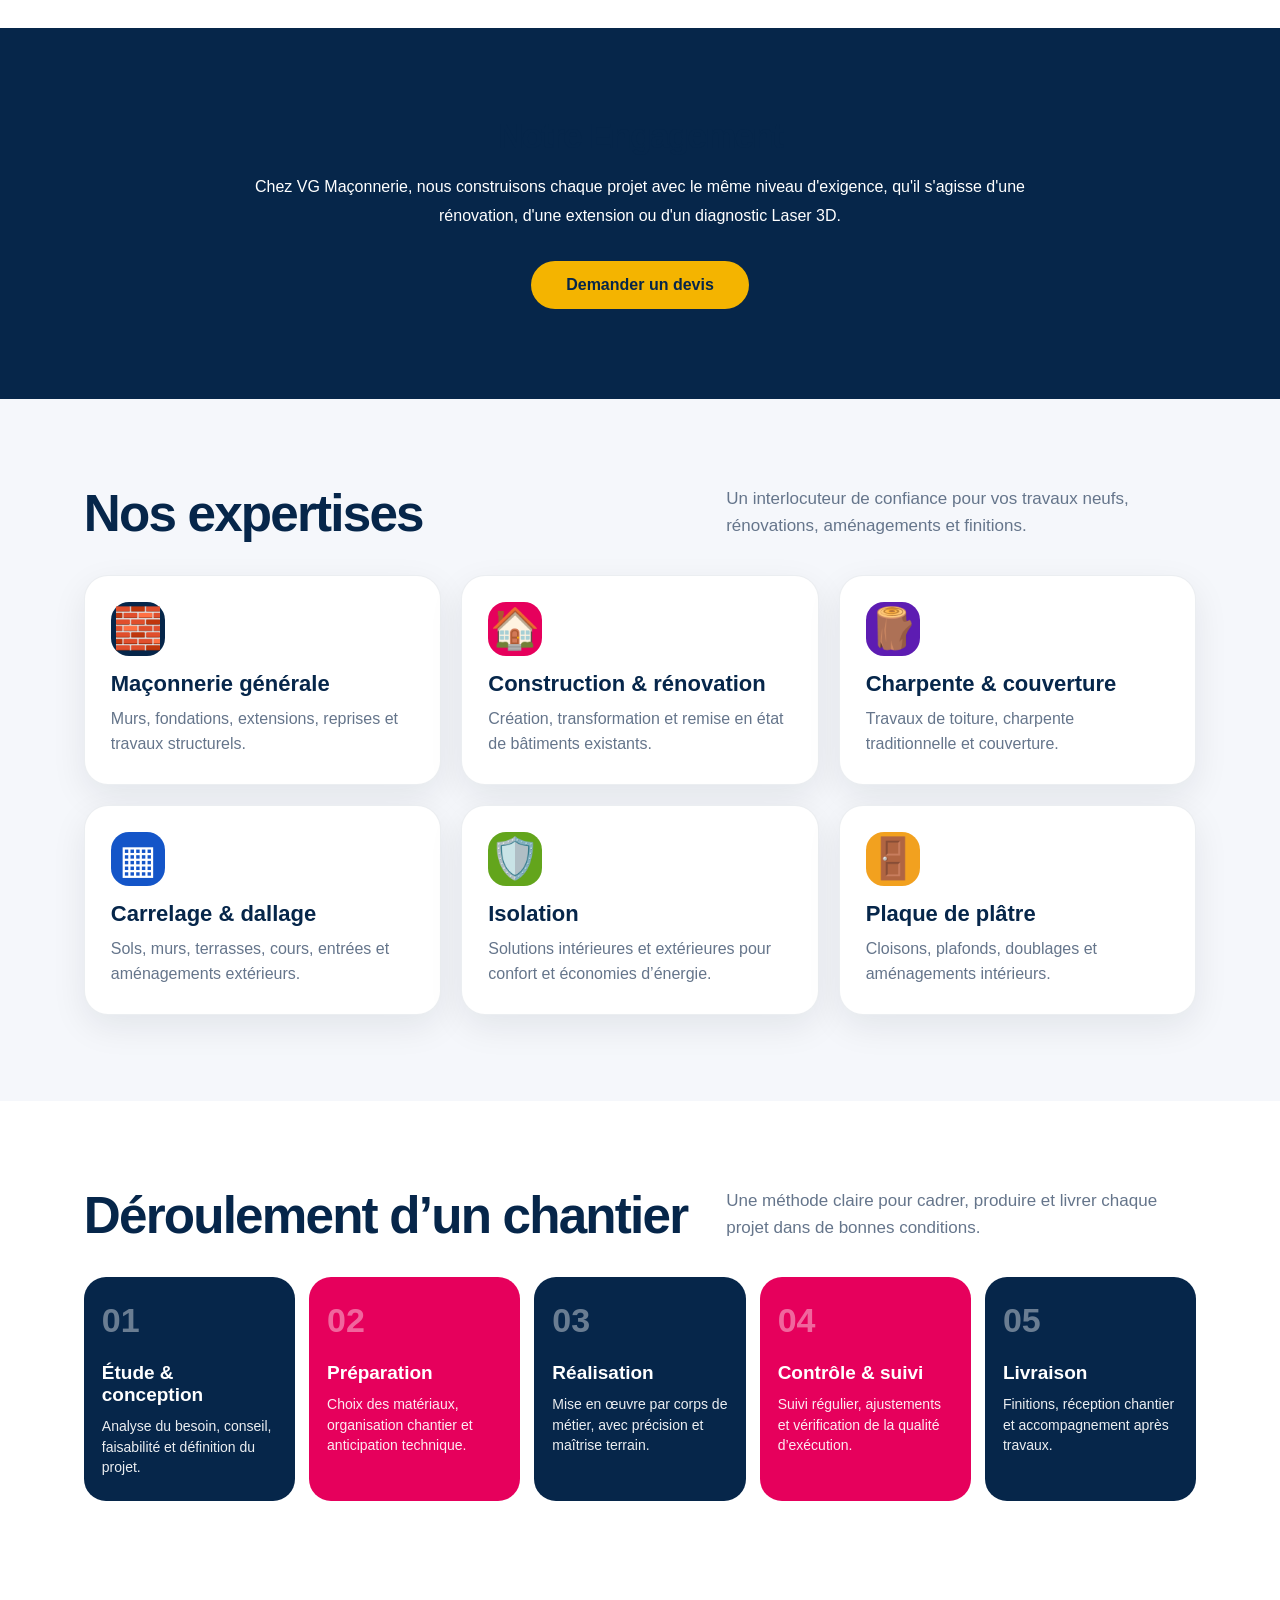
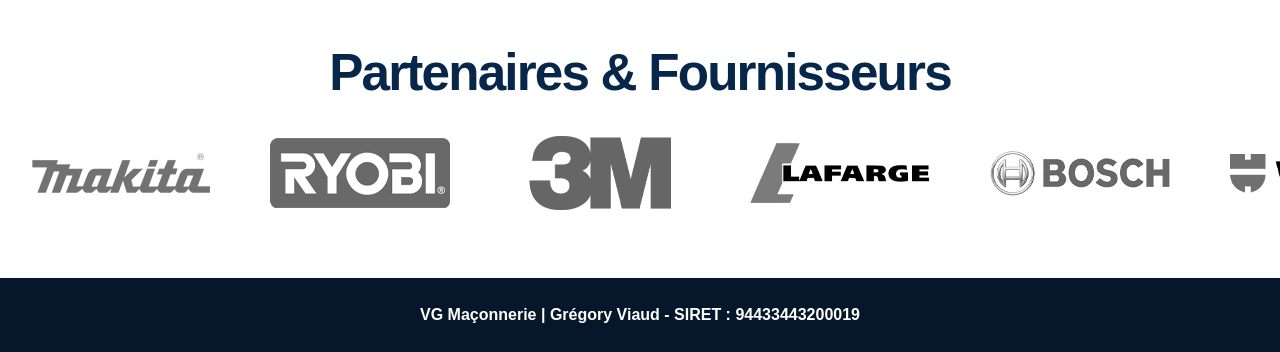
==== commit 7c23203c: "Update index.html change telephone" ====
--- a/index.html
+++ b/index.html
@@ -109,7 +109,7 @@
     </ul>
 
     <button class="btn-pro" onclick="ouvrirBatiIA()">🔒 Accès Professionnel</button>
-      <a class="btn btn-primary" href="tel:0622190959">Appeler</a>
+      <a class="btn btn-primary" href="tel:0608087994">Appeler</a>
 
   </nav>
 
@@ -122,7 +122,7 @@
         <h1>VG <span>Maçonnerie</span></h1>
         <p class="lead">Grégory Viaud accompagne vos projets de maçonnerie générale, rénovation, toiture, charpente, carrelage, pavage, isolation et aménagement avec une approche sérieuse, précise et durable.</p>
         <div class="hero-actions">
-          <a class="btn btn-primary" href="tel:0622190959">📞 06 22 19 09 59</a>
+          <a class="btn btn-primary" href="tel:0622190959">📞 06 08 08 79 94</a>
           <a class="btn btn-dark" href="#contact">Demander un devis gratuit</a>
         </div>
         <div class="trust-row">
@@ -370,7 +370,7 @@
     VG Maçonnerie | Grégory Viaud - SIRET : 94433443200019
   </footer>
 
-  <a class="float-whatsapp" href="https://wa.me/33622190959" target="_blank" aria-label="Contacter VG Maçonnerie sur WhatsApp">☎</a>
+  <a class="float-whatsapp" href="https://wa.me/33608087994" target="_blank" aria-label="Contacter VG Maçonnerie sur WhatsApp">☎</a>
 
   <script>
     const observer = new IntersectionObserver((entries) => {
